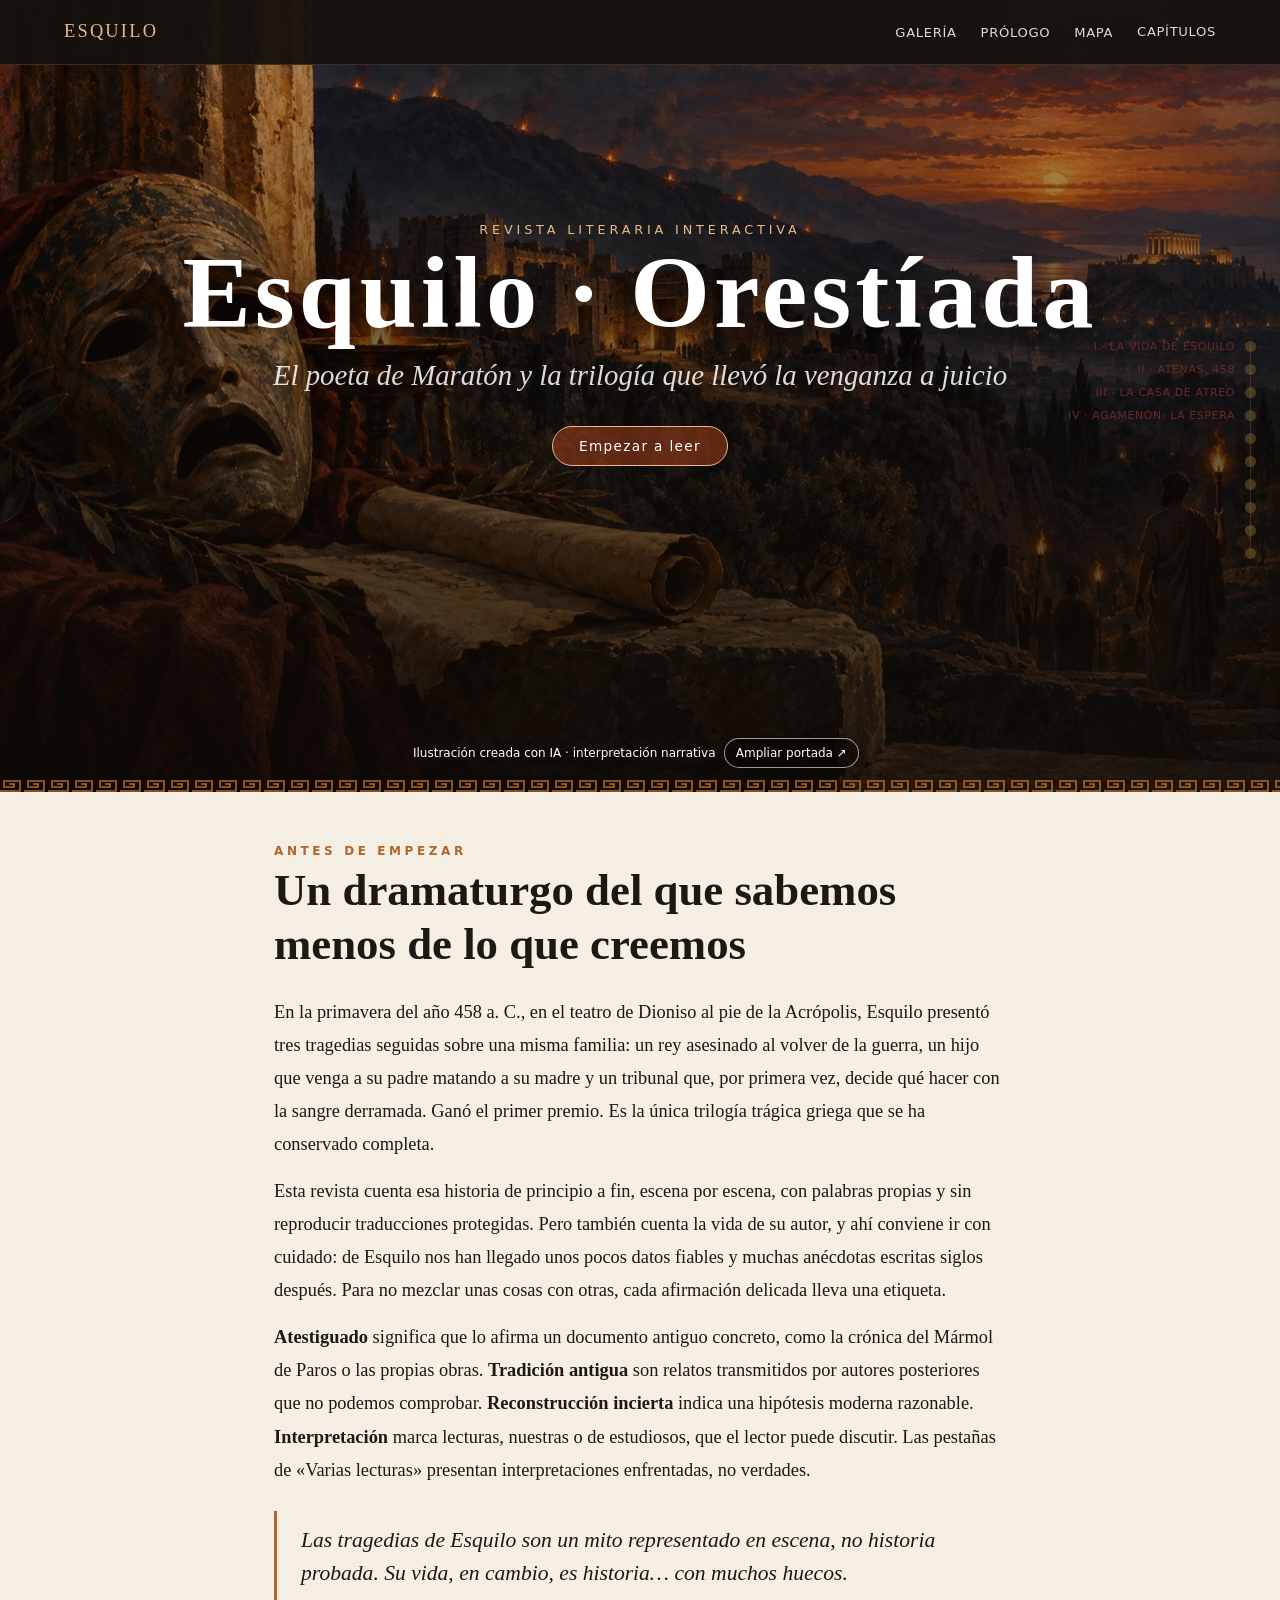
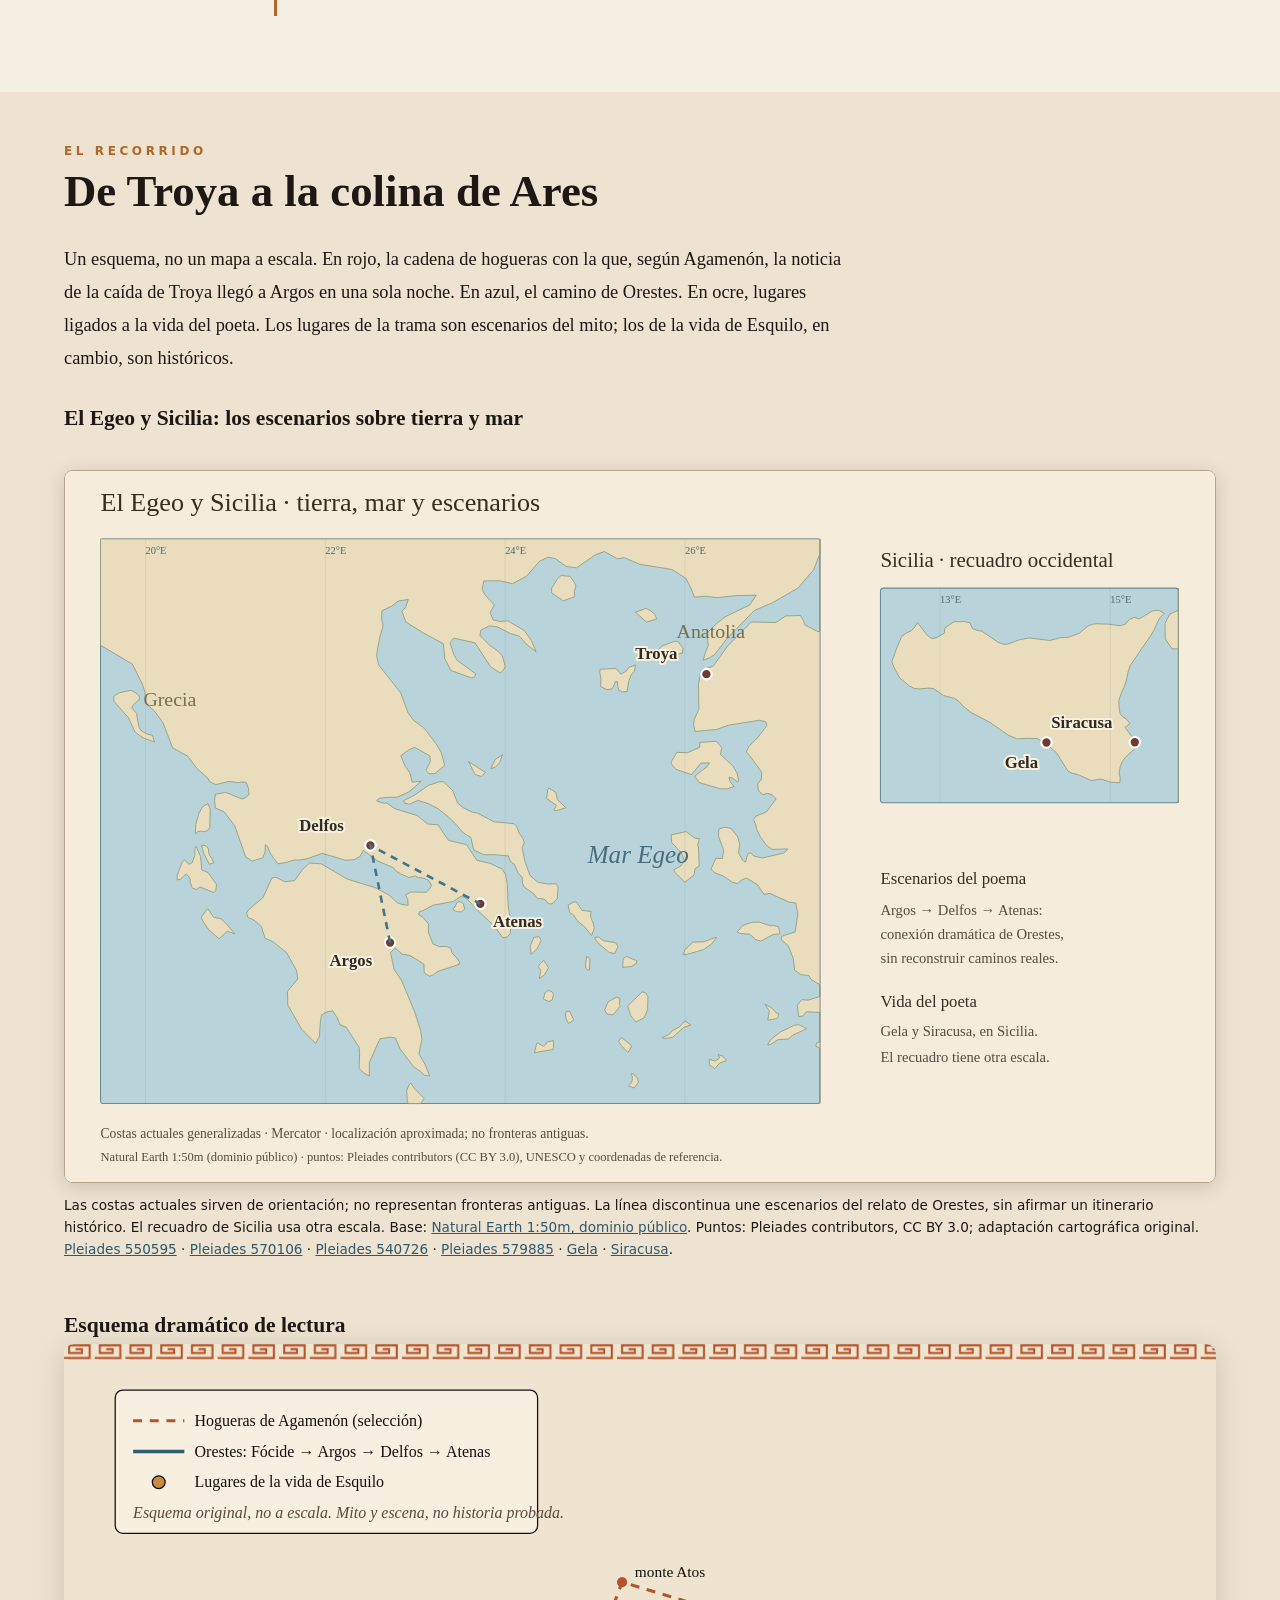
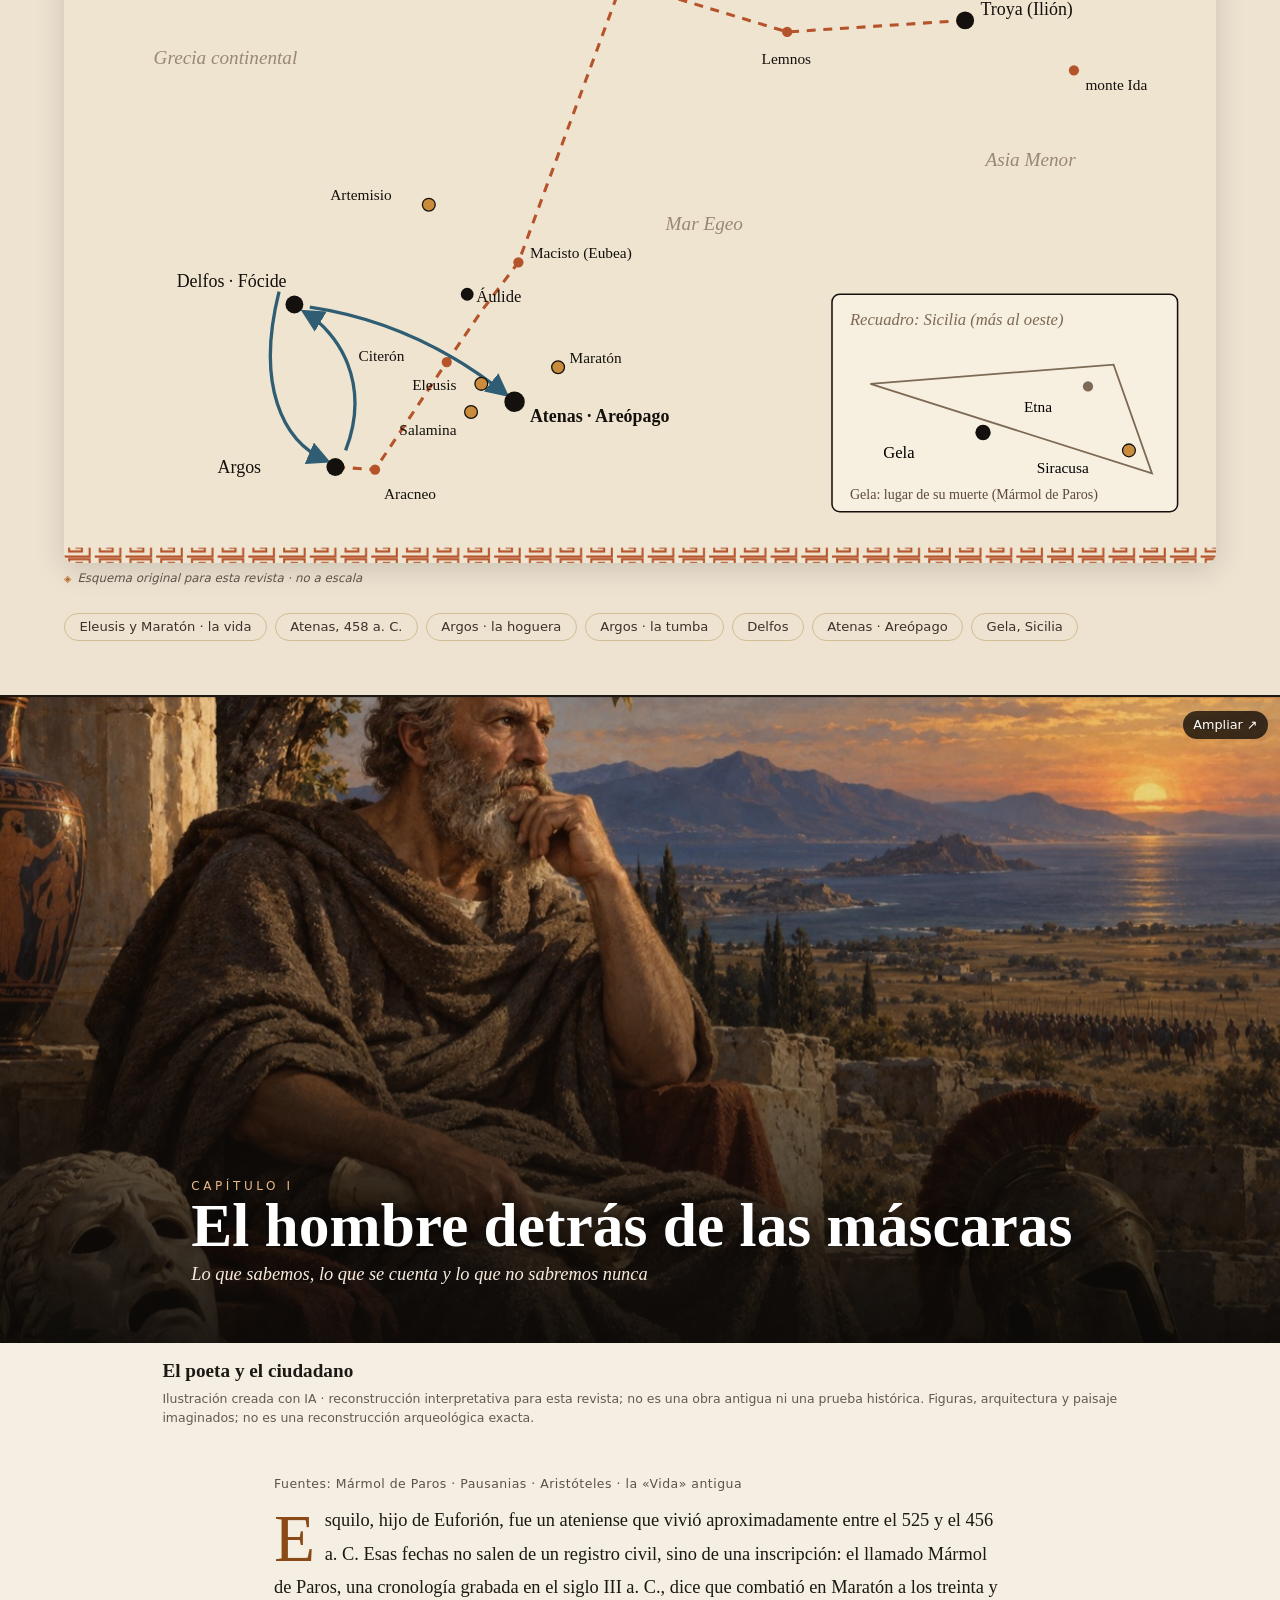
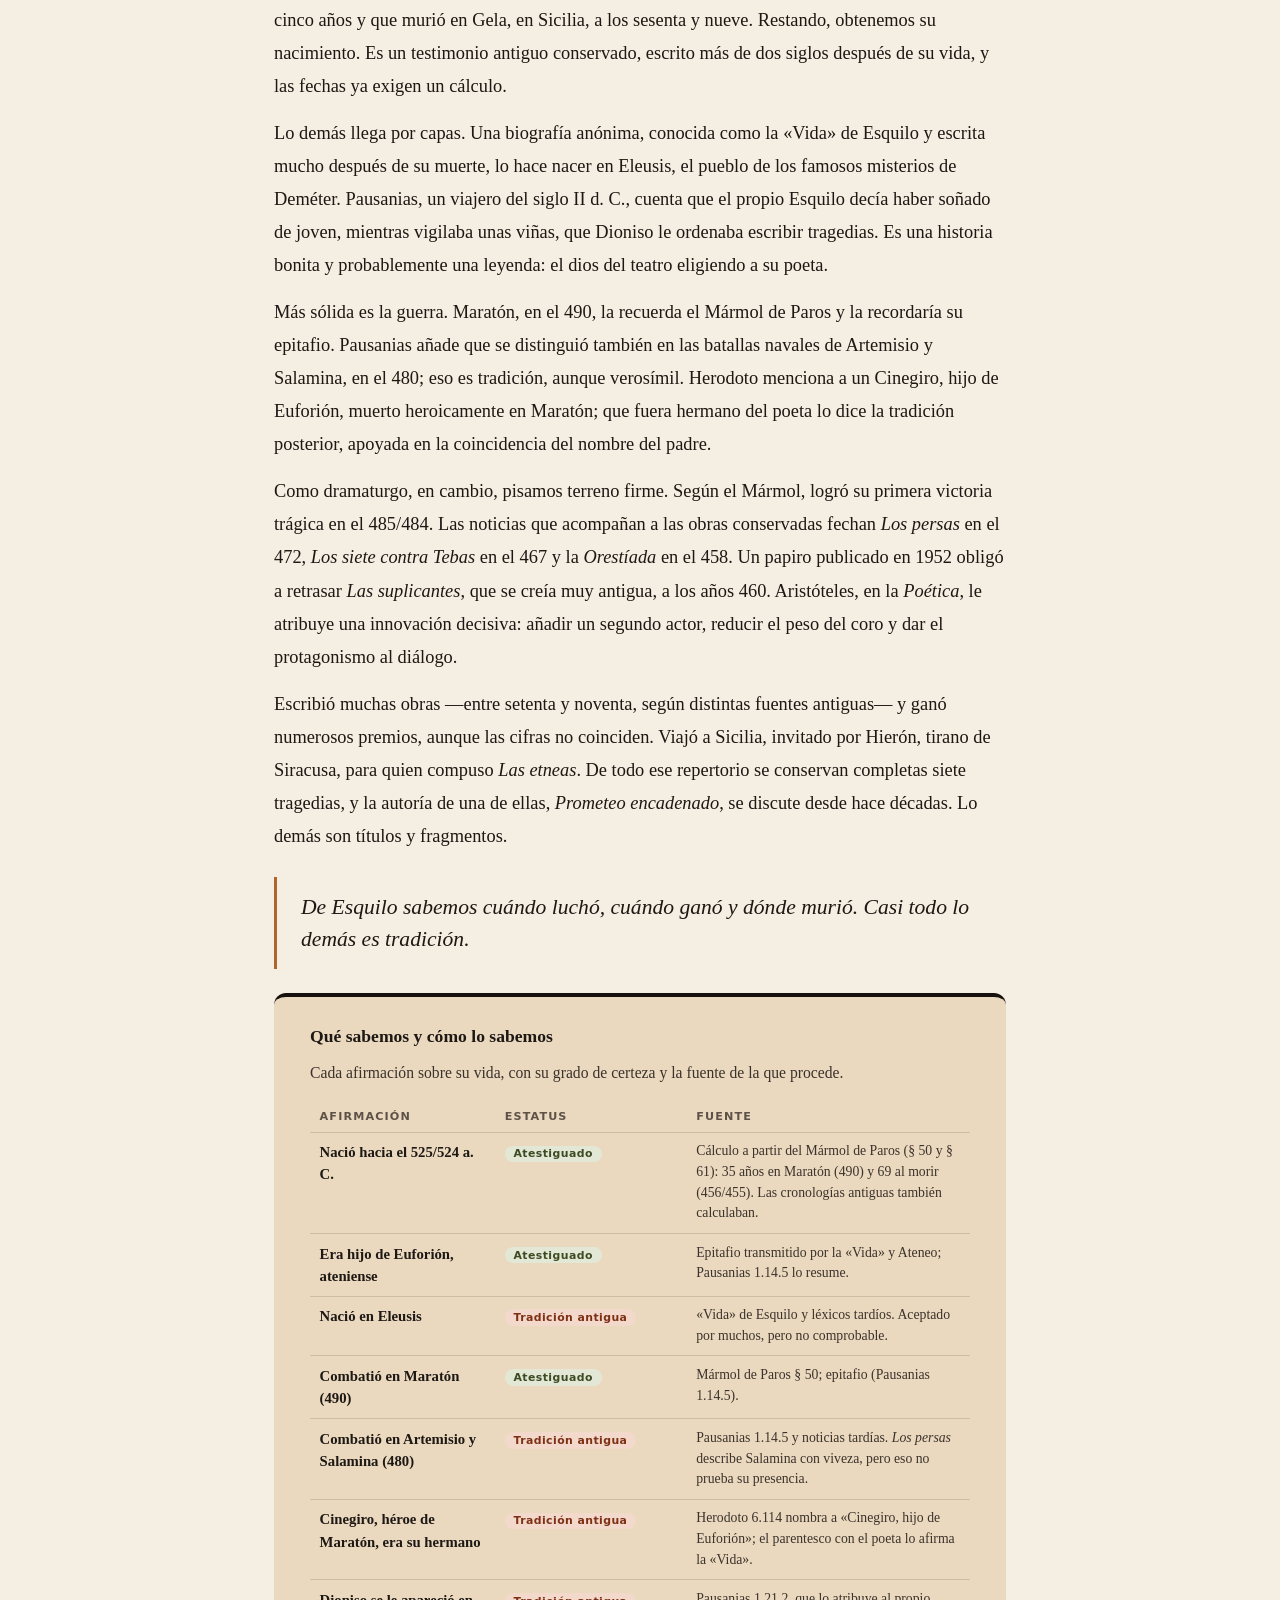
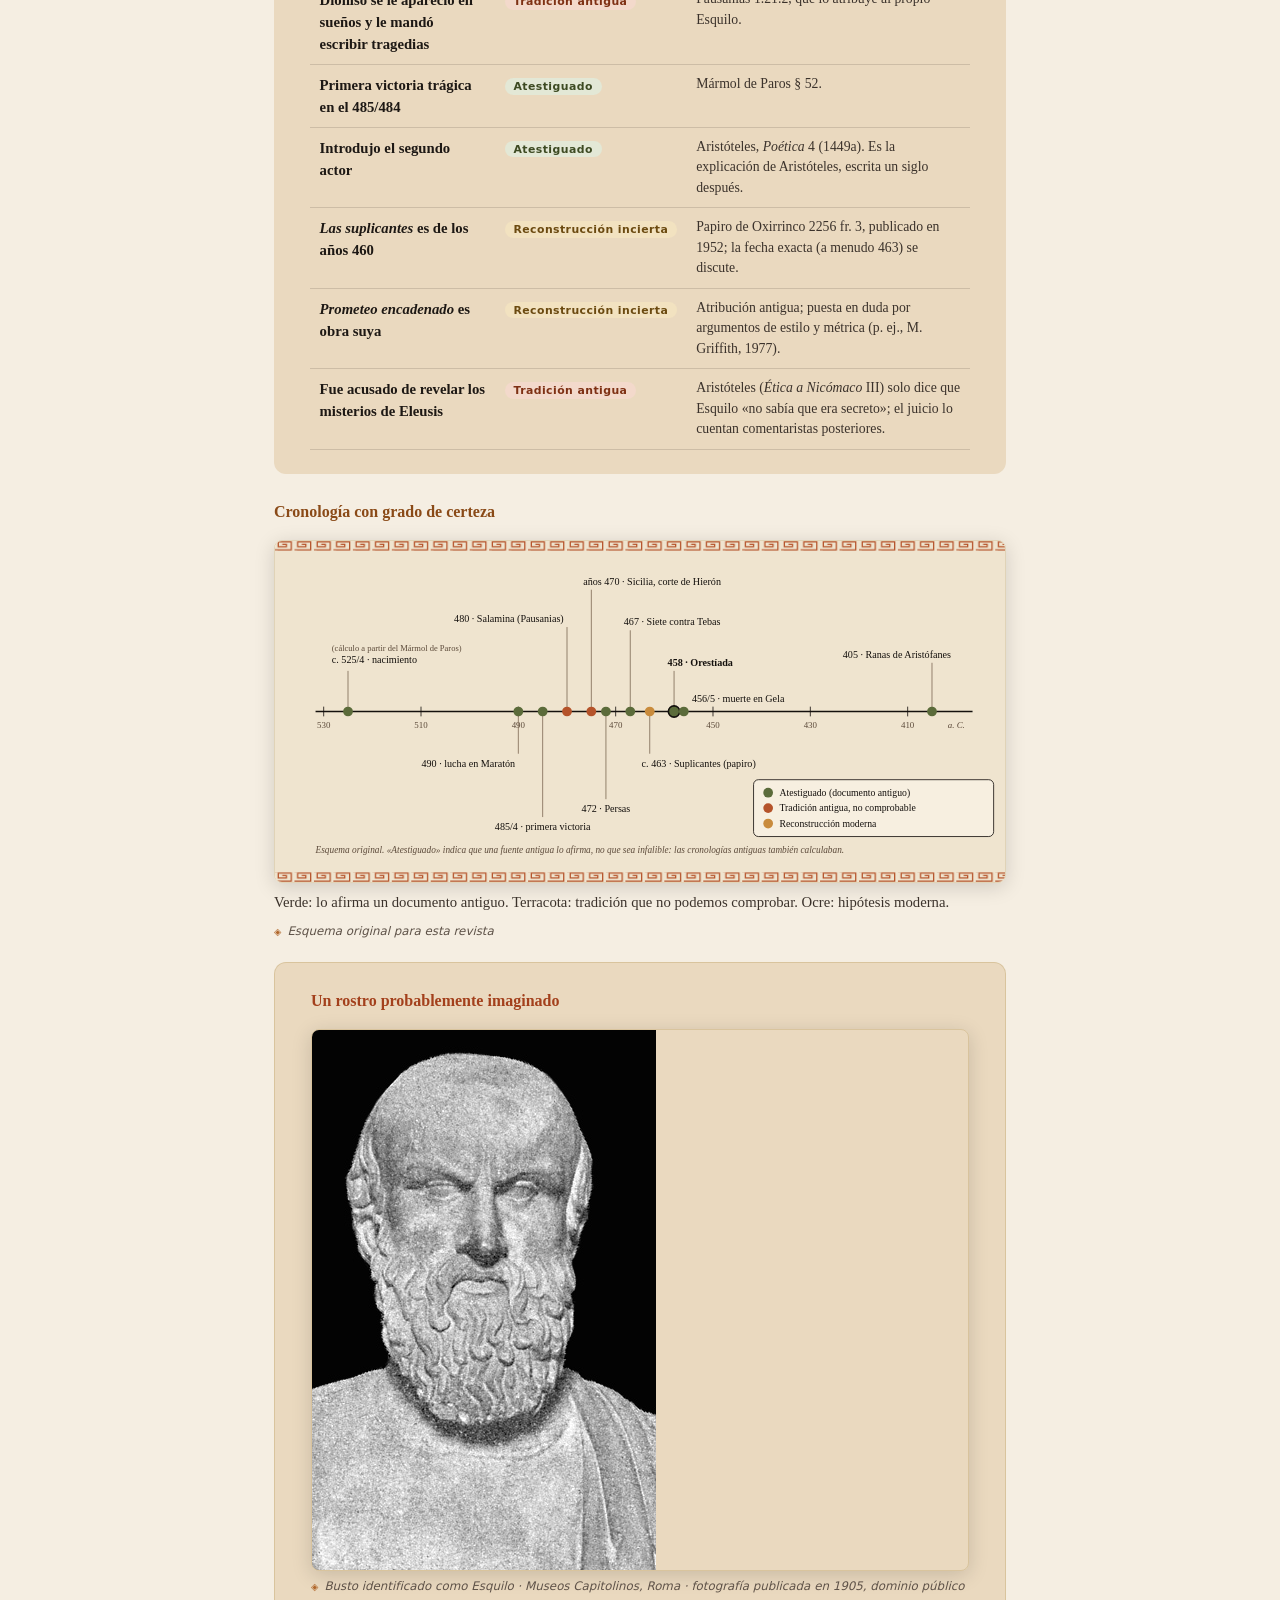
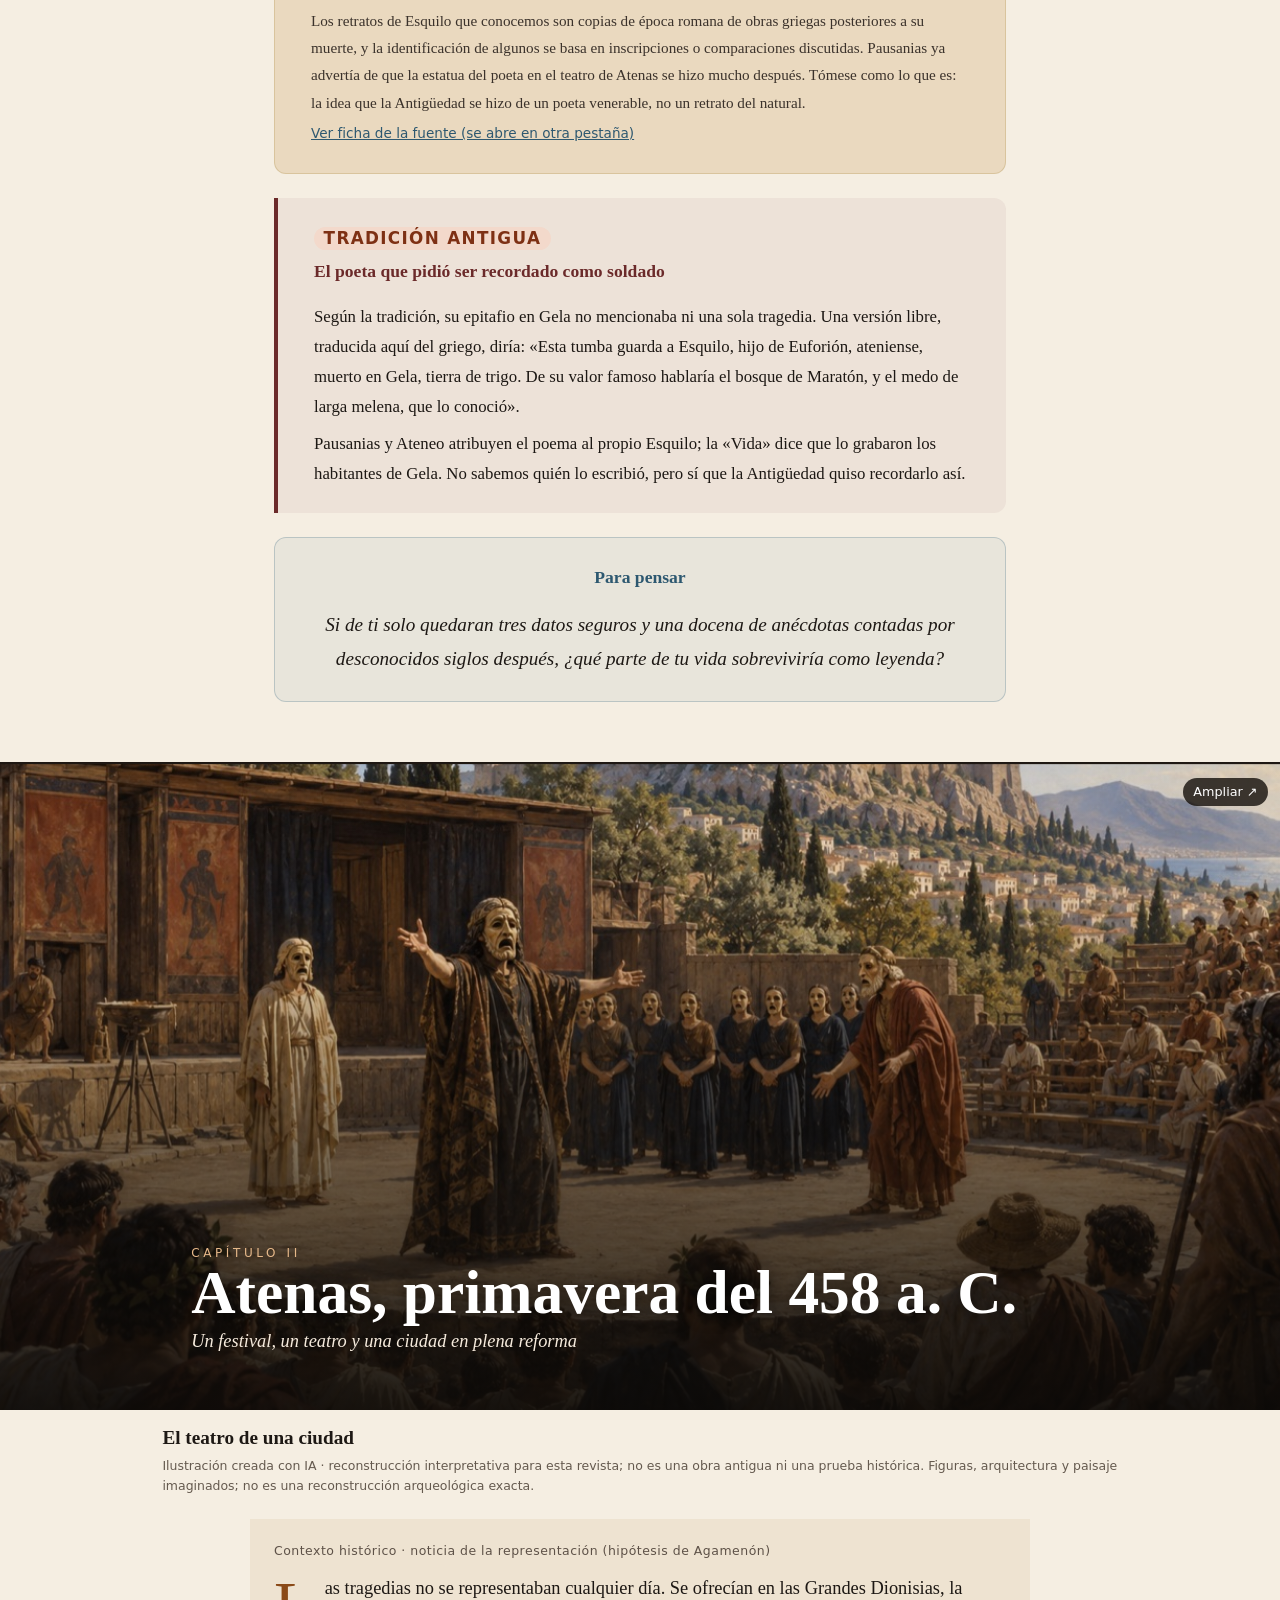
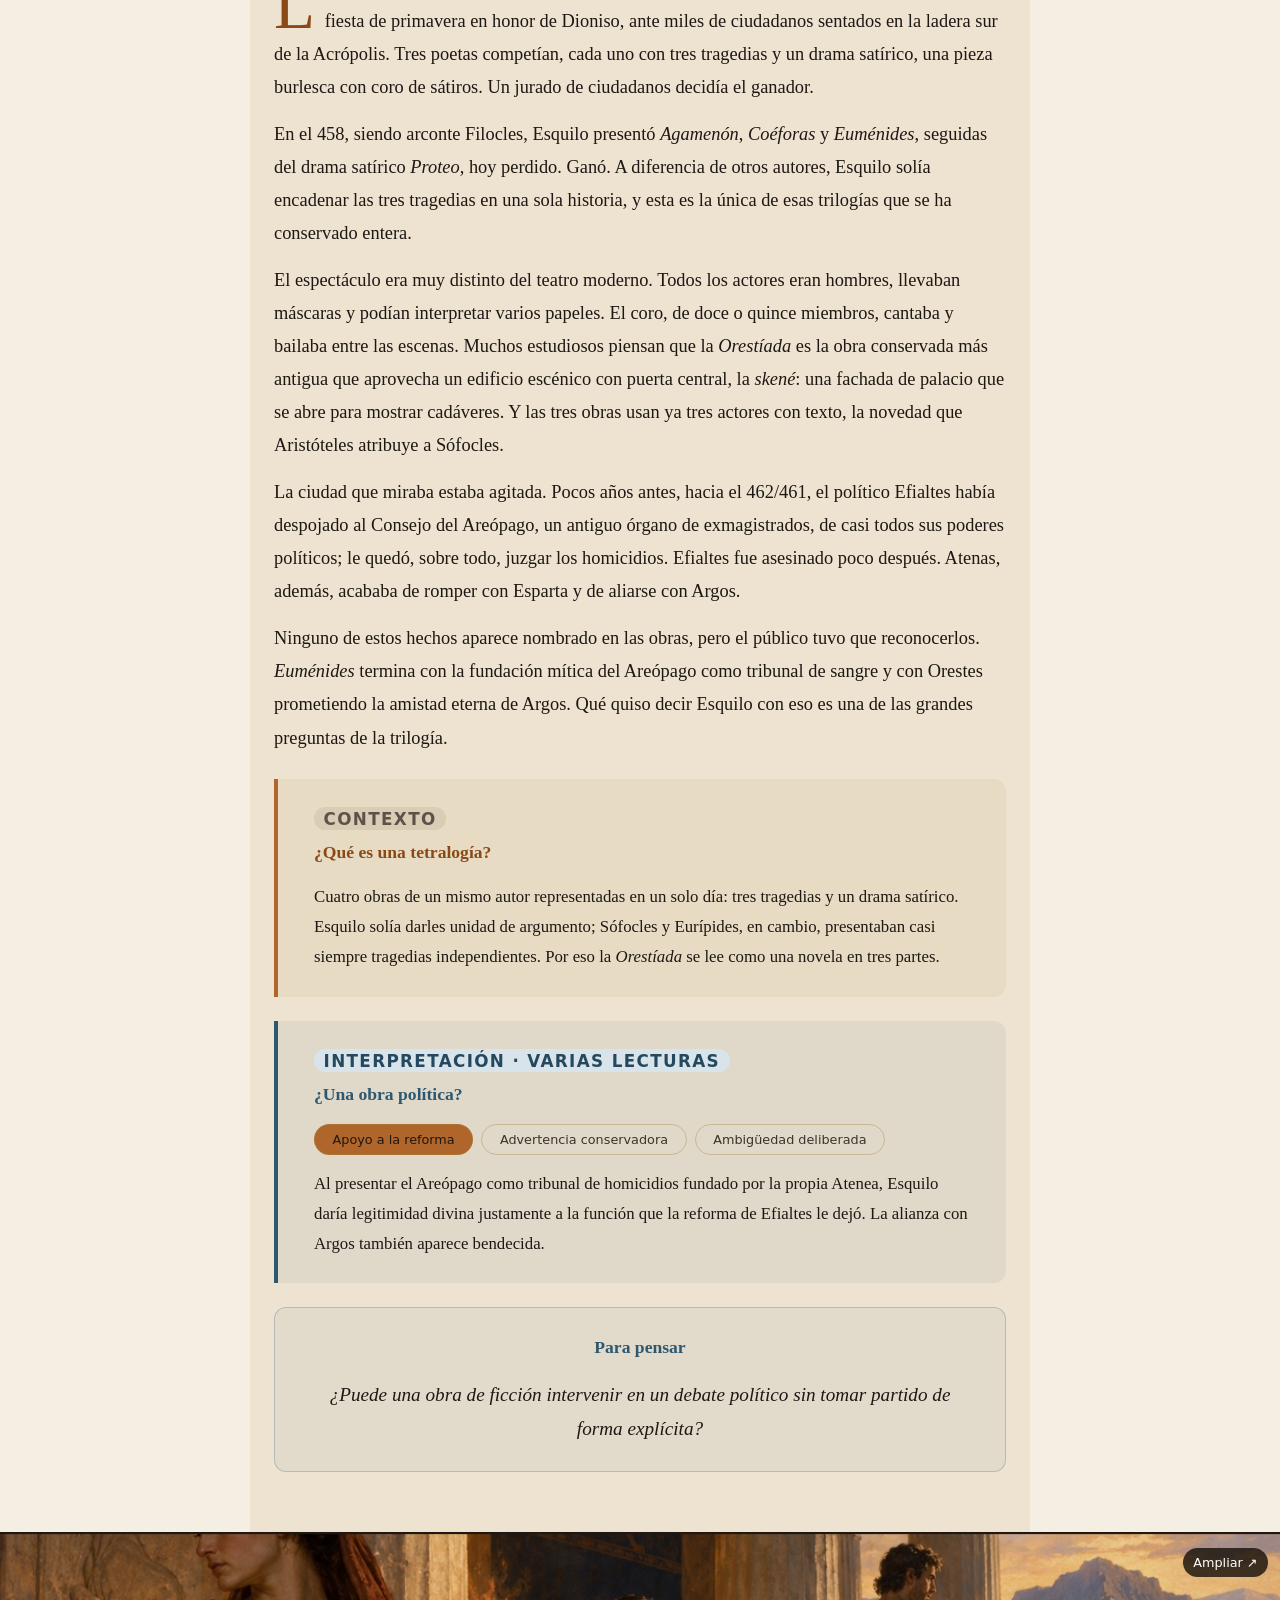
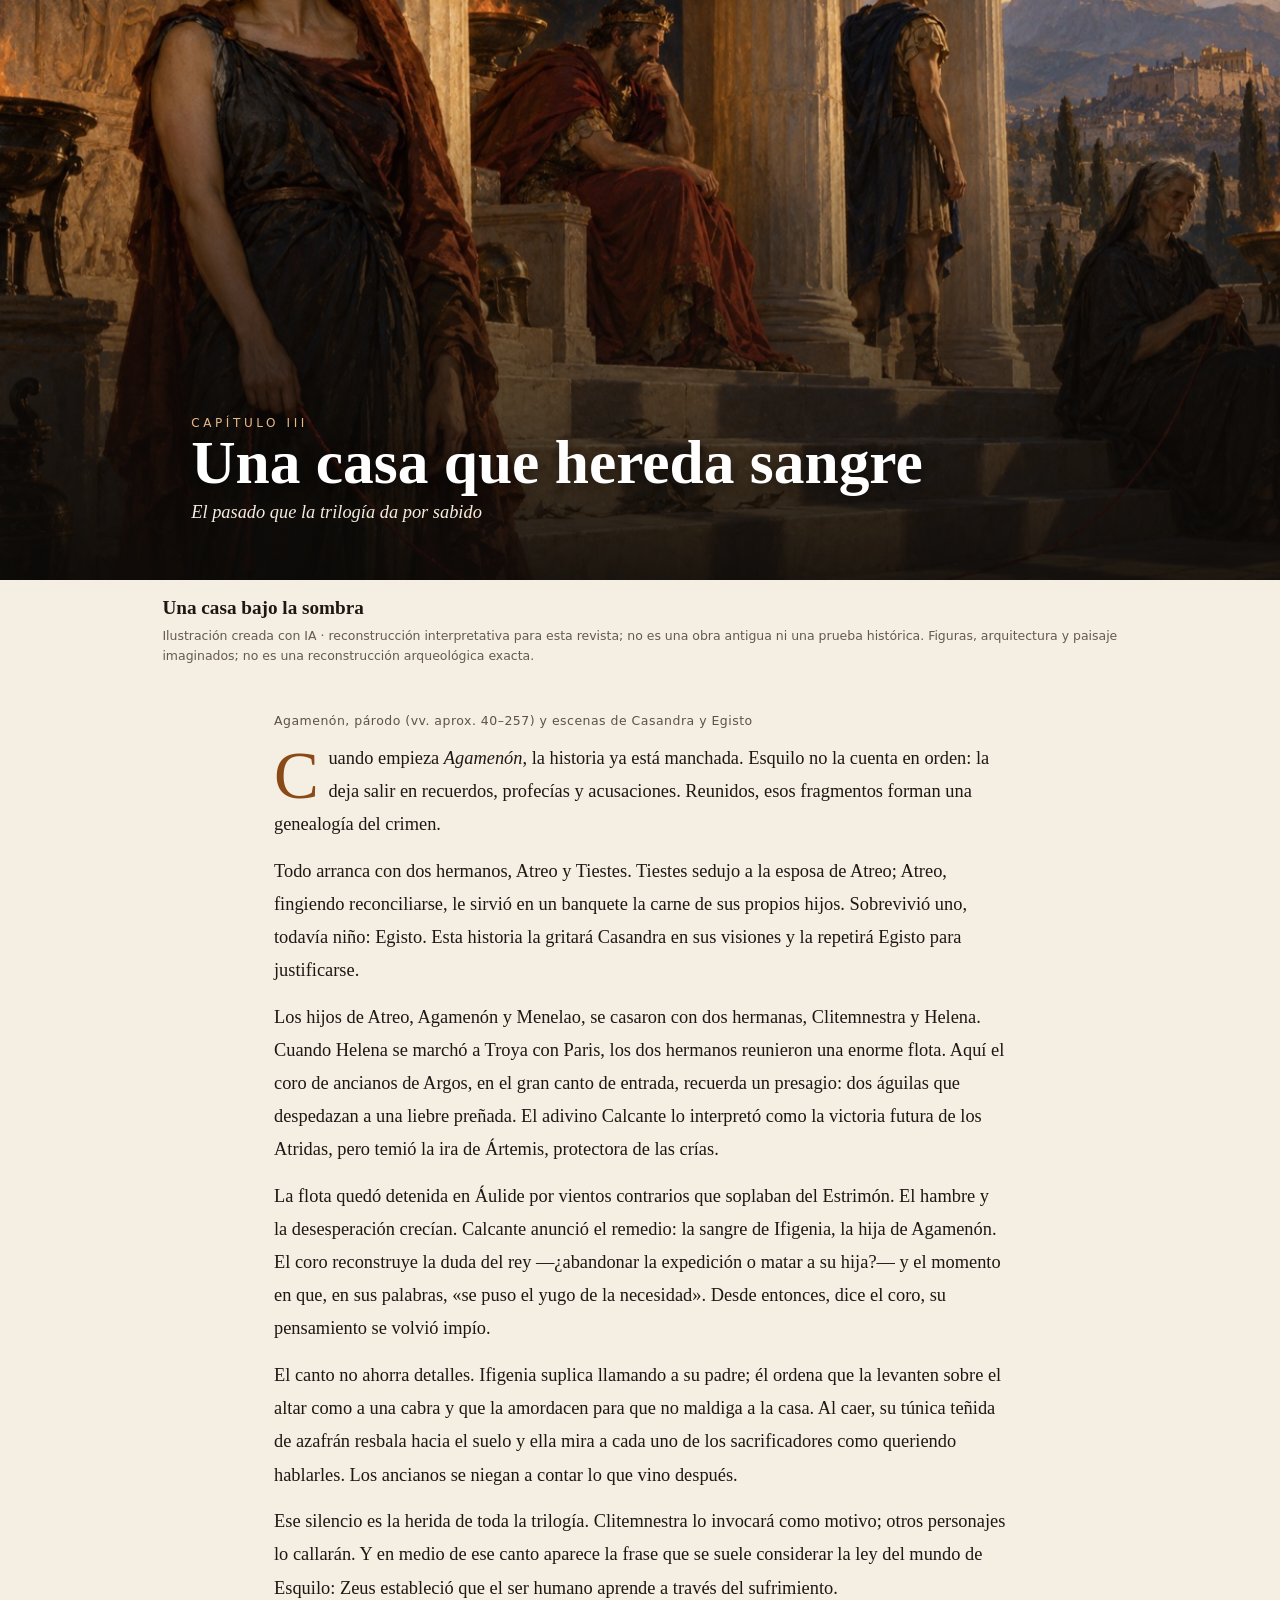
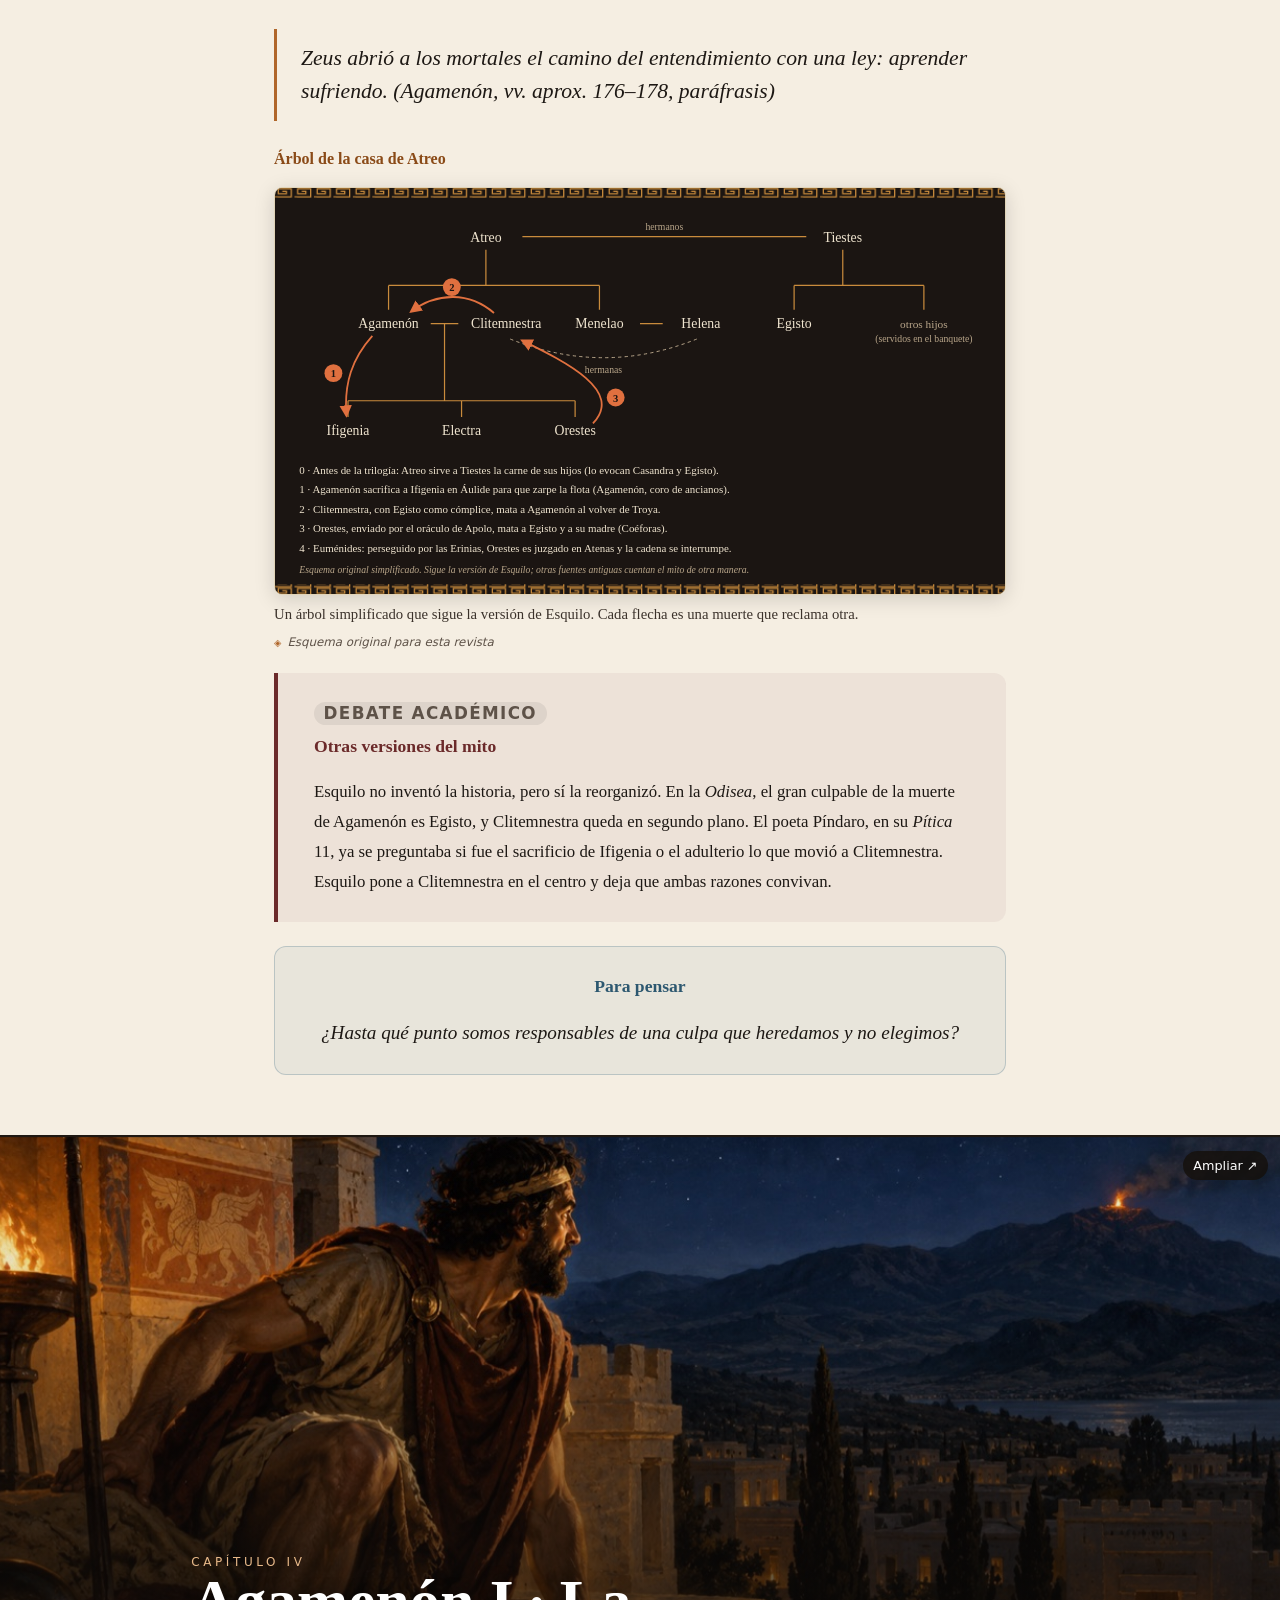
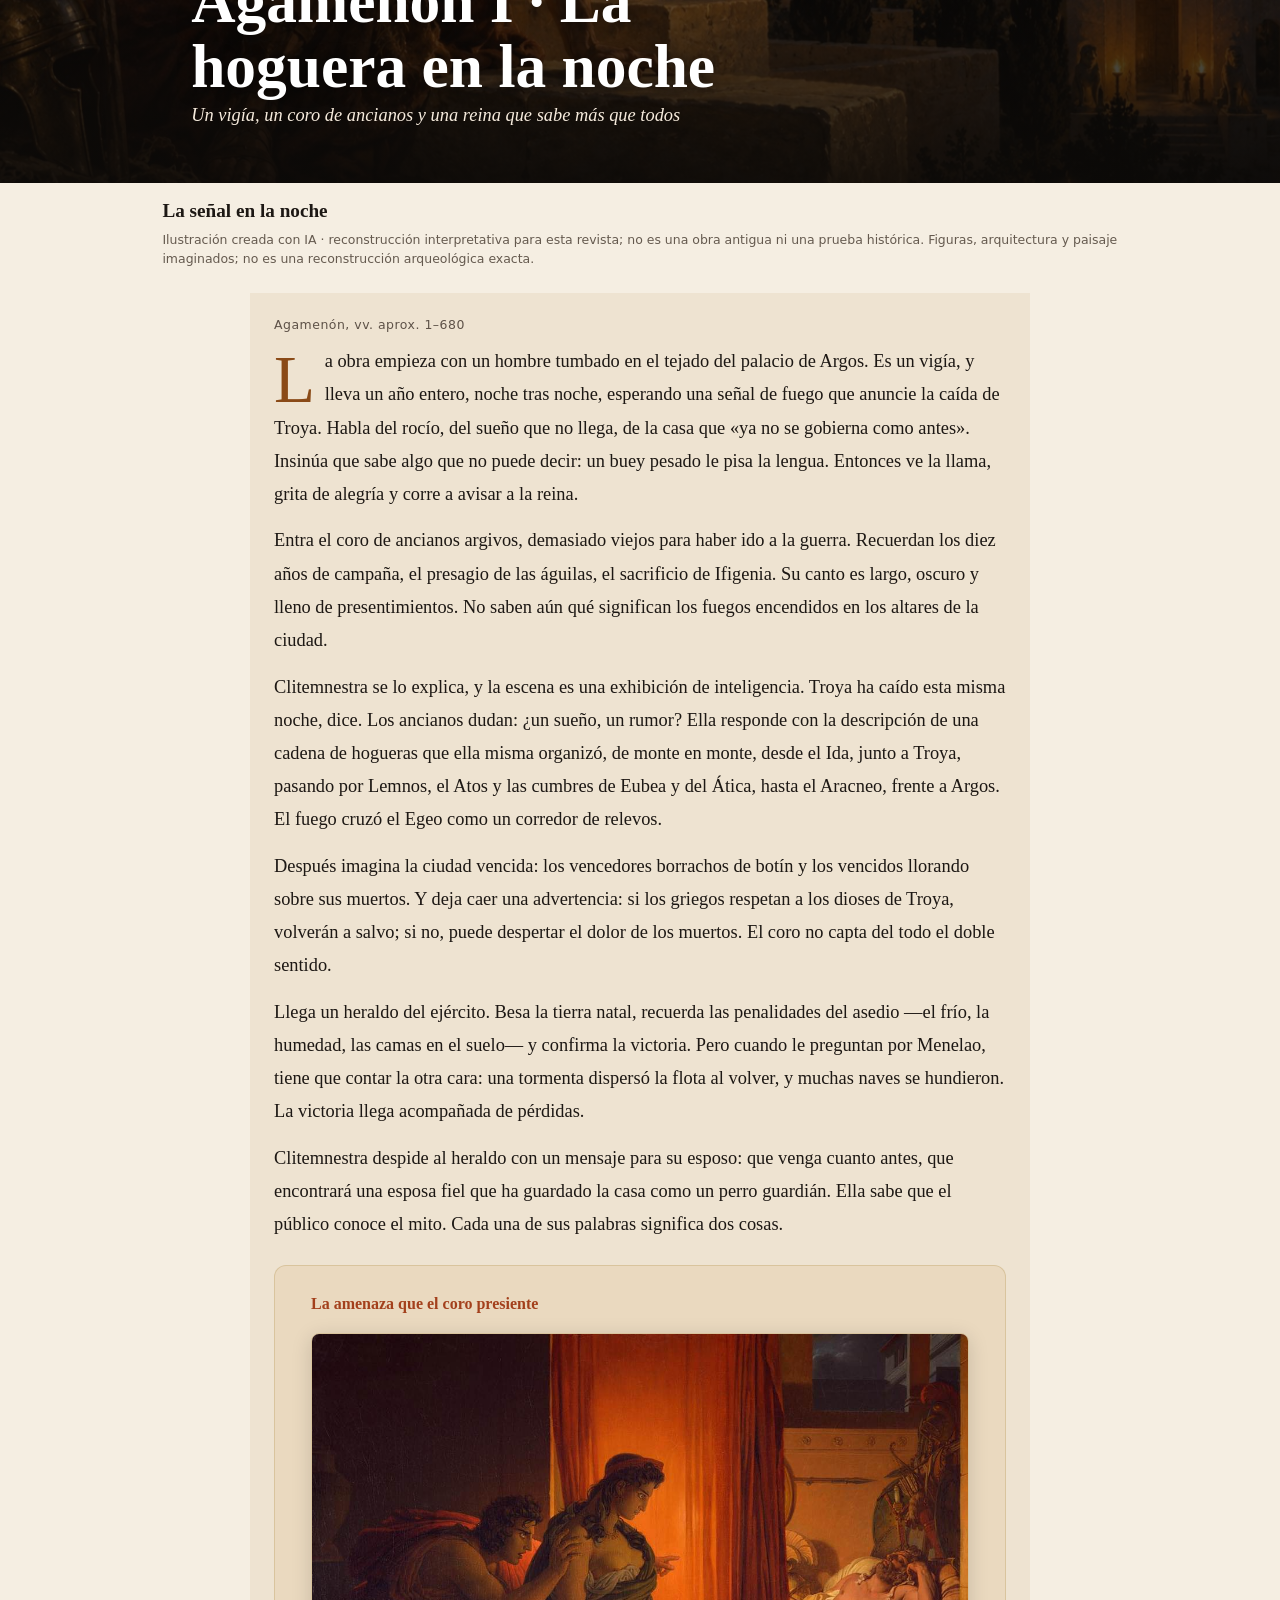
==== design-preview/index.html @ 04c084d7 "Preview integrated chapter imagery, gallery motion, and geographic map" ====
<!DOCTYPE html>
<html lang="es">
<head>
<meta charset="UTF-8">
<meta name="viewport" content="width=device-width, initial-scale=1.0">
<title>Esquilo · Orestíada — El poeta de Maratón y la trilogía que llevó la venganza a juicio</title>
<meta name="description" content="Revista interactiva en español sobre Esquilo —lo que se sabe de su vida y lo que solo cuenta la tradición— y sobre la Orestíada: Agamenón, Coéforas y Euménides.">
<link rel="stylesheet" href="styles.css">
<link rel="stylesheet" href="motion.css">
</head>
<body>
<a class="skip-link" href="#main">Saltar al contenido</a>
<div class="progress-bar" aria-hidden="true"></div>
<nav class="site-nav" aria-label="Navegación principal">
<div class="nav-inner">
<a class="nav-logo" href="#top">ESQUILO</a>
<button type="button" class="nav-toggle" aria-expanded="false" aria-controls="nav-links">Menú</button>
<ul class="nav-links" id="nav-links"><li><a href="#galeria-ilustraciones">Galería</a></li><li><a href="#prologue">Prólogo</a></li><li><a href="#map">Mapa</a></li><li><details class="nav-chapters"><summary>Capítulos</summary><ol><li><a href="#vida">I. La vida de Esquilo</a></li><li><a href="#atenas-458">II. Atenas, 458</a></li><li><a href="#casa-de-atreo">III. La casa de Atreo</a></li><li><a href="#agamenon-espera">IV. Agamenón: la espera</a></li><li><a href="#agamenon-alfombra">V. Agamenón: el crimen</a></li><li><a href="#coeforas-tumba">VI. Coéforas: la tumba</a></li><li><a href="#coeforas-matricidio">VII. Coéforas: el matricidio</a></li><li><a href="#eumenides-delfos">VIII. Euménides: Delfos</a></li><li><a href="#eumenides-juicio">IX. Euménides: el juicio</a></li><li><a href="#gela-y-despues">X. Muerte y legado</a></li></ol></details></li></ul>
</div>
</nav>
<nav class="chapter-rail" aria-label="Índice de capítulos"><ol><li><a href="#vida"><span class="rail-label">I · La vida de Esquilo</span><span class="rail-dot"></span></a></li><li><a href="#atenas-458"><span class="rail-label">II · Atenas, 458</span><span class="rail-dot"></span></a></li><li><a href="#casa-de-atreo"><span class="rail-label">III · La casa de Atreo</span><span class="rail-dot"></span></a></li><li><a href="#agamenon-espera"><span class="rail-label">IV · Agamenón: la espera</span><span class="rail-dot"></span></a></li><li><a href="#agamenon-alfombra"><span class="rail-label">V · Agamenón: el crimen</span><span class="rail-dot"></span></a></li><li><a href="#coeforas-tumba"><span class="rail-label">VI · Coéforas: la tumba</span><span class="rail-dot"></span></a></li><li><a href="#coeforas-matricidio"><span class="rail-label">VII · Coéforas: el matricidio</span><span class="rail-dot"></span></a></li><li><a href="#eumenides-delfos"><span class="rail-label">VIII · Euménides: Delfos</span><span class="rail-dot"></span></a></li><li><a href="#eumenides-juicio"><span class="rail-label">IX · Euménides: el juicio</span><span class="rail-dot"></span></a></li><li><a href="#gela-y-despues"><span class="rail-label">X · Muerte y legado</span><span class="rail-dot"></span></a></li></ol></nav>

<header class="site-hero" id="top">
<img src="images/ai-esq-apertura.jpg" srcset="images/ai-esq-apertura-640.jpg 640w, images/ai-esq-apertura.jpg 1280w" sizes="(max-width: 700px) 100vw, 1100px" width="1280" height="853" alt="Máscara trágica y rollo de papiro ante un palacio al atardecer; hogueras y antorchas enlazan montañas y una colina de Atenas." loading="eager" fetchpriority="high" decoding="async" data-provenance="ai-illustration"><div class="hero-overlay"></div><div class="cover-credit"><span data-credit-for="images/ai-esq-apertura.jpg">Ilustración creada con IA · interpretación narrativa</span><button type="button" class="art-open cover-open" data-full-src="images/ai-esq-apertura.jpg" data-alt="Máscara trágica y rollo de papiro ante un palacio al atardecer; hogueras y antorchas enlazan montañas y una colina de Atenas." data-caption="De la máscara al tribunal · Ilustración creada con IA · reconstrucción interpretativa para esta revista; no es una obra antigua ni una prueba histórica. Figuras, arquitectura y paisaje imaginados; no es una reconstrucción arqueológica exacta.">Ampliar portada ↗</button></div>
<div class="hero-content"><p class="hero-eyebrow">Revista literaria interactiva</p><h1 class="hero-title">Esquilo · Orestíada</h1><p class="hero-subtitle">El poeta de Maratón y la trilogía que llevó la venganza a juicio</p><a class="hero-cta" href="#prologue">Empezar a leer</a></div></header>
<main id="main">
<section id="prologue" class="section"><div class="container narrow prose"><span class="section-label">Antes de empezar</span><h2 class="section-title">Un dramaturgo del que sabemos menos de lo que creemos</h2><p>En la primavera del año 458 a. C., en el teatro de Dioniso al pie de la Acrópolis, Esquilo presentó tres tragedias seguidas sobre una misma familia: un rey asesinado al volver de la guerra, un hijo que venga a su padre matando a su madre y un tribunal que, por primera vez, decide qué hacer con la sangre derramada. Ganó el primer premio. Es la única trilogía trágica griega que se ha conservado completa.</p>
<p>Esta revista cuenta esa historia de principio a fin, escena por escena, con palabras propias y sin reproducir traducciones protegidas. Pero también cuenta la vida de su autor, y ahí conviene ir con cuidado: de Esquilo nos han llegado unos pocos datos fiables y muchas anécdotas escritas siglos después. Para no mezclar unas cosas con otras, cada afirmación delicada lleva una etiqueta.</p>
<p><strong>Atestiguado</strong> significa que lo afirma un documento antiguo concreto, como la crónica del Mármol de Paros o las propias obras. <strong>Tradición antigua</strong> son relatos transmitidos por autores posteriores que no podemos comprobar. <strong>Reconstrucción incierta</strong> indica una hipótesis moderna razonable. <strong>Interpretación</strong> marca lecturas, nuestras o de estudiosos, que el lector puede discutir. Las pestañas de «Varias lecturas» presentan interpretaciones enfrentadas, no verdades.</p><blockquote class="pullquote"><p>Las tragedias de Esquilo son un mito representado en escena, no historia probada. Su vida, en cambio, es historia… con muchos huecos.</p></blockquote></div></section>
<section id="map" class="section section-alt"><div class="container"><span class="section-label">El recorrido</span><h2 class="section-title">De Troya a la colina de Ares</h2><p class="section-intro">Un esquema, no un mapa a escala. En rojo, la cadena de hogueras con la que, según Agamenón, la noticia de la caída de Troya llegó a Argos en una sola noche. En azul, el camino de Orestes. En ocre, lugares ligados a la vida del poeta. Los lugares de la trama son escenarios del mito; los de la vida de Esquilo, en cambio, son históricos.</p>
<h3>El Egeo y Sicilia: los escenarios sobre tierra y mar</h3><figure class="geographic-map"><button type="button" class="art-open" data-full-src="images/geografia-egeo-sicilia.svg" data-alt="Mapa geográfico con costas e islas del Egeo: Troya, Argos, Delfos y Atenas; un recuadro muestra Gela y Siracusa en Sicilia." data-caption="Las costas actuales sirven de orientación; no representan fronteras antiguas. La línea discontinua une escenarios del relato de Orestes, sin afirmar un itinerario histórico. El recuadro de Sicilia usa otra escala." aria-label="Ampliar mapa geográfico"><img src="images/geografia-egeo-sicilia.svg" alt="Mapa geográfico con costas e islas del Egeo: Troya, Argos, Delfos y Atenas; un recuadro muestra Gela y Siracusa en Sicilia." width="1100" height="680" loading="lazy" decoding="async" data-provenance="original"></button><figcaption data-credit-for="images/geografia-egeo-sicilia.svg">Las costas actuales sirven de orientación; no representan fronteras antiguas. La línea discontinua une escenarios del relato de Orestes, sin afirmar un itinerario histórico. El recuadro de Sicilia usa otra escala. Base: <a href="https://www.naturalearthdata.com/about/terms-of-use/" target="_blank" rel="noopener noreferrer">Natural Earth 1:50m, dominio público</a>. Puntos: Pleiades contributors, CC BY 3.0; adaptación cartográfica original. <a href="https://pleiades.stoa.org/places/550595" target="_blank" rel="noopener noreferrer">Pleiades 550595</a> · <a href="https://pleiades.stoa.org/places/570106" target="_blank" rel="noopener noreferrer">Pleiades 570106</a> · <a href="https://pleiades.stoa.org/places/540726" target="_blank" rel="noopener noreferrer">Pleiades 540726</a> · <a href="https://pleiades.stoa.org/places/579885" target="_blank" rel="noopener noreferrer">Pleiades 579885</a> · <a href="https://en.wikipedia.org/wiki/Gela" target="_blank" rel="noopener noreferrer">Gela</a> · <a href="https://en.wikipedia.org/wiki/Syracuse,_Sicily" target="_blank" rel="noopener noreferrer">Siracusa</a>.</figcaption></figure><h3>Esquema dramático de lectura</h3><figure class="map-figure"><img src="images/mapa-orestiada.svg" alt="Esquema geográfico: Troya y el monte Ida al este; la cadena de hogueras por Lemnos, el Atos, Eubea, el Citerón y el Aracneo hasta Argos; el camino de Orestes entre Delfos, Argos y Atenas; Eleusis, Maratón, Salamina y Artemisio; y un recuadro de Sicilia con Gela y Siracusa." loading="lazy" data-provenance="original"><figcaption class="image-credit-art" data-credit-for="images/mapa-orestiada.svg">Esquema original para esta revista · no a escala</figcaption></figure>
<ol class="map-stops"><li><a href="#vida">Eleusis y Maratón · la vida</a></li><li><a href="#atenas-458">Atenas, 458 a. C.</a></li><li><a href="#agamenon-espera">Argos · la hoguera</a></li><li><a href="#coeforas-tumba">Argos · la tumba</a></li><li><a href="#eumenides-delfos">Delfos</a></li><li><a href="#eumenides-juicio">Atenas · Areópago</a></li><li><a href="#gela-y-despues">Gela, Sicilia</a></li></ol></div></section>
<div id="chapters">
<section id="vida" class="chapter" aria-labelledby="vida-title">
<figure class="cinematic-chapter ai-illustration"><div class="chapter-stage"><button type="button" class="art-open" data-full-src="images/ai-esq-vida.jpg" data-caption="El poeta y el ciudadano · Ilustración creada con IA · reconstrucción interpretativa para esta revista; no es una obra antigua ni una prueba histórica. Figuras, arquitectura y paisaje imaginados; no es una reconstrucción arqueológica exacta." aria-label="Ampliar ilustración: El poeta y el ciudadano"><img src="images/ai-esq-vida.jpg" srcset="images/ai-esq-vida-640.jpg 640w, images/ai-esq-vida.jpg 1280w" sizes="(max-width: 700px) 100vw, 1100px" width="1280" height="853" alt="Un poeta griego maduro contempla una máscara teatral junto a un casco; al fondo se extiende una llanura costera." loading="lazy" decoding="async" data-provenance="ai-illustration"><span class="illustration-zoom" aria-hidden="true">Ampliar ↗</span></button><div class="chapter-hero-text"><span class="chapter-number">Capítulo I</span><h2 class="chapter-title" id="vida-title">El hombre detrás de las máscaras</h2><p class="chapter-subtitle">Lo que sabemos, lo que se cuenta y lo que no sabremos nunca</p></div></div><figcaption><strong>El poeta y el ciudadano</strong><span class="ai-credit" data-credit-for="images/ai-esq-vida.jpg">Ilustración creada con IA · reconstrucción interpretativa para esta revista; no es una obra antigua ni una prueba histórica. Figuras, arquitectura y paisaje imaginados; no es una reconstrucción arqueológica exacta.</span></figcaption></figure>
<div class="container narrow chapter-body">
<p class="source-span">Fuentes: Mármol de Paros · Pausanias · Aristóteles · la «Vida» antigua</p>
<div class="narrative">
<p><span class="dropcap">E</span>squilo, hijo de Euforión, fue un ateniense que vivió aproximadamente entre el 525 y el 456 a. C. Esas fechas no salen de un registro civil, sino de una inscripción: el llamado Mármol de Paros, una cronología grabada en el siglo III a. C., dice que combatió en Maratón a los treinta y cinco años y que murió en Gela, en Sicilia, a los sesenta y nueve. Restando, obtenemos su nacimiento. Es un testimonio antiguo conservado, escrito más de dos siglos después de su vida, y las fechas ya exigen un cálculo.</p>
<p>Lo demás llega por capas. Una biografía anónima, conocida como la «Vida» de Esquilo y escrita mucho después de su muerte, lo hace nacer en Eleusis, el pueblo de los famosos misterios de Deméter. Pausanias, un viajero del siglo II d. C., cuenta que el propio Esquilo decía haber soñado de joven, mientras vigilaba unas viñas, que Dioniso le ordenaba escribir tragedias. Es una historia bonita y probablemente una leyenda: el dios del teatro eligiendo a su poeta.</p>
<p>Más sólida es la guerra. Maratón, en el 490, la recuerda el Mármol de Paros y la recordaría su epitafio. Pausanias añade que se distinguió también en las batallas navales de Artemisio y Salamina, en el 480; eso es tradición, aunque verosímil. Herodoto menciona a un Cinegiro, hijo de Euforión, muerto heroicamente en Maratón; que fuera hermano del poeta lo dice la tradición posterior, apoyada en la coincidencia del nombre del padre.</p>
<p>Como dramaturgo, en cambio, pisamos terreno firme. Según el Mármol, logró su primera victoria trágica en el 485/484. Las noticias que acompañan a las obras conservadas fechan <em>Los persas</em> en el 472, <em>Los siete contra Tebas</em> en el 467 y la <em>Orestíada</em> en el 458. Un papiro publicado en 1952 obligó a retrasar <em>Las suplicantes</em>, que se creía muy antigua, a los años 460. Aristóteles, en la <em>Poética</em>, le atribuye una innovación decisiva: añadir un segundo actor, reducir el peso del coro y dar el protagonismo al diálogo.</p>
<p>Escribió muchas obras —entre setenta y noventa, según distintas fuentes antiguas— y ganó numerosos premios, aunque las cifras no coinciden. Viajó a Sicilia, invitado por Hierón, tirano de Siracusa, para quien compuso <em>Las etneas</em>. De todo ese repertorio se conservan completas siete tragedias, y la autoría de una de ellas, <em>Prometeo encadenado</em>, se discute desde hace décadas. Lo demás son títulos y fragmentos.</p>
</div>
<blockquote class="pullquote"><p>De Esquilo sabemos cuándo luchó, cuándo ganó y dónde murió. Casi todo lo demás es tradición.</p></blockquote>
<section class="claims" aria-label="Qué sabemos y cómo lo sabemos"><h3>Qué sabemos y cómo lo sabemos</h3><p>Cada afirmación sobre su vida, con su grado de certeza y la fuente de la que procede.</p><div class="table-scroll" tabindex="0" role="region" aria-label="Tabla desplazable"><table><thead><tr><th scope="col">Afirmación</th><th scope="col">Estatus</th><th scope="col">Fuente</th></tr></thead><tbody><tr><th scope="row">Nació hacia el 525/524 a. C.</th><td><span class="status status-atestiguado">Atestiguado</span></td><td>Cálculo a partir del Mármol de Paros (§ 50 y § 61): 35 años en Maratón (490) y 69 al morir (456/455). Las cronologías antiguas también calculaban.</td></tr><tr><th scope="row">Era hijo de Euforión, ateniense</th><td><span class="status status-atestiguado">Atestiguado</span></td><td>Epitafio transmitido por la «Vida» y Ateneo; Pausanias 1.14.5 lo resume.</td></tr><tr><th scope="row">Nació en Eleusis</th><td><span class="status status-tradicion">Tradición antigua</span></td><td>«Vida» de Esquilo y léxicos tardíos. Aceptado por muchos, pero no comprobable.</td></tr><tr><th scope="row">Combatió en Maratón (490)</th><td><span class="status status-atestiguado">Atestiguado</span></td><td>Mármol de Paros § 50; epitafio (Pausanias 1.14.5).</td></tr><tr><th scope="row">Combatió en Artemisio y Salamina (480)</th><td><span class="status status-tradicion">Tradición antigua</span></td><td>Pausanias 1.14.5 y noticias tardías. <em>Los persas</em> describe Salamina con viveza, pero eso no prueba su presencia.</td></tr><tr><th scope="row">Cinegiro, héroe de Maratón, era su hermano</th><td><span class="status status-tradicion">Tradición antigua</span></td><td>Herodoto 6.114 nombra a «Cinegiro, hijo de Euforión»; el parentesco con el poeta lo afirma la «Vida».</td></tr><tr><th scope="row">Dioniso se le apareció en sueños y le mandó escribir tragedias</th><td><span class="status status-tradicion">Tradición antigua</span></td><td>Pausanias 1.21.2, que lo atribuye al propio Esquilo.</td></tr><tr><th scope="row">Primera victoria trágica en el 485/484</th><td><span class="status status-atestiguado">Atestiguado</span></td><td>Mármol de Paros § 52.</td></tr><tr><th scope="row">Introdujo el segundo actor</th><td><span class="status status-atestiguado">Atestiguado</span></td><td>Aristóteles, <em>Poética</em> 4 (1449a). Es la explicación de Aristóteles, escrita un siglo después.</td></tr><tr><th scope="row"><em>Las suplicantes</em> es de los años 460</th><td><span class="status status-reconstruccion">Reconstrucción incierta</span></td><td>Papiro de Oxirrinco 2256 fr. 3, publicado en 1952; la fecha exacta (a menudo 463) se discute.</td></tr><tr><th scope="row"><em>Prometeo encadenado</em> es obra suya</th><td><span class="status status-reconstruccion">Reconstrucción incierta</span></td><td>Atribución antigua; puesta en duda por argumentos de estilo y métrica (p. ej., M. Griffith, 1977).</td></tr><tr><th scope="row">Fue acusado de revelar los misterios de Eleusis</th><td><span class="status status-tradicion">Tradición antigua</span></td><td>Aristóteles (<em>Ética a Nicómaco</em> III) solo dice que Esquilo «no sabía que era secreto»; el juicio lo cuentan comentaristas posteriores.</td></tr></tbody></table></div></section>
<figure class="diagram"><h3>Cronología con grado de certeza</h3><button type="button" class="art-open" data-caption="Verde: lo afirma un documento antiguo. Terracota: tradición que no podemos comprobar. Ocre: hipótesis moderna." aria-label="Ampliar: Línea de tiempo de 530 a 400 a. C. con puntos de color según su certeza: nacimiento hacia 525/4, Maratón 490, primera victoria 485/4, Salamina 480 como tradición, Persas 472, Sicilia en los años 470 como tradición, Siete contra Tebas 467, Suplicantes hacia 463 como reconstrucción, Orestíada 458, muerte en Gela 456/5 y Ranas de Aristófanes 405."><img src="images/cronologia-esquilo.svg" alt="Línea de tiempo de 530 a 400 a. C. con puntos de color según su certeza: nacimiento hacia 525/4, Maratón 490, primera victoria 485/4, Salamina 480 como tradición, Persas 472, Sicilia en los años 470 como tradición, Siete contra Tebas 467, Suplicantes hacia 463 como reconstrucción, Orestíada 458, muerte en Gela 456/5 y Ranas de Aristófanes 405." loading="lazy" data-provenance="original"></button><figcaption><p>Verde: lo afirma un documento antiguo. Terracota: tradición que no podemos comprobar. Ocre: hipótesis moderna.</p><span class="image-credit-art" data-credit-for="images/cronologia-esquilo.svg">Esquema original para esta revista</span></figcaption></figure>
<figure class="art"><h3>Un rostro probablemente imaginado</h3><button type="button" class="art-open" data-caption="Busto identificado como Esquilo · Museos Capitolinos, Roma · fotografía publicada en 1905, dominio público" aria-label="Ampliar: Fotografía antigua en blanco y negro de un busto de mármol de un hombre calvo con barba larga y rizada."><img src="images/busto-esquilo-capitolino.jpg" alt="Fotografía antigua en blanco y negro de un busto de mármol de un hombre calvo con barba larga y rizada." loading="lazy" data-provenance="public-domain"></button><figcaption><span class="image-credit-art" data-credit-for="images/busto-esquilo-capitolino.jpg">Busto identificado como Esquilo · Museos Capitolinos, Roma · fotografía publicada en 1905, dominio público</span><p class="art-description">Los retratos de Esquilo que conocemos son copias de época romana de obras griegas posteriores a su muerte, y la identificación de algunos se basa en inscripciones o comparaciones discutidas. Pausanias ya advertía de que la estatua del poeta en el teatro de Atenas se hizo mucho después. Tómese como lo que es: la idea que la Antigüedad se hizo de un poeta venerable, no un retrato del natural.</p><p><a class="external-link" href="https://commons.wikimedia.org/wiki/File:Aischylos_B%C3%BCste.jpg" rel="noopener" target="_blank">Ver ficha de la fuente (se abre en otra pestaña)</a></p></figcaption></figure>
<aside class="callout note"><p class="block-label label-tradicion">tradición antigua</p><h3>El poeta que pidió ser recordado como soldado</h3>
<p>Según la tradición, su epitafio en Gela no mencionaba ni una sola tragedia. Una versión libre, traducida aquí del griego, diría: «Esta tumba guarda a Esquilo, hijo de Euforión, ateniense, muerto en Gela, tierra de trigo. De su valor famoso hablaría el bosque de Maratón, y el medo de larga melena, que lo conoció».</p>
<p>Pausanias y Ateneo atribuyen el poema al propio Esquilo; la «Vida» dice que lo grabaron los habitantes de Gela. No sabemos quién lo escribió, pero sí que la Antigüedad quiso recordarlo así.</p>
</aside>
<aside class="callout reflection"><h3>Para pensar</h3><p>Si de ti solo quedaran tres datos seguros y una docena de anécdotas contadas por desconocidos siglos después, ¿qué parte de tu vida sobreviviría como leyenda?</p></aside>
</div></section>
<section id="atenas-458" class="chapter" aria-labelledby="atenas-458-title">
<figure class="cinematic-chapter ai-illustration"><div class="chapter-stage"><button type="button" class="art-open" data-full-src="images/ai-esq-atenas.jpg" data-caption="El teatro de una ciudad · Ilustración creada con IA · reconstrucción interpretativa para esta revista; no es una obra antigua ni una prueba histórica. Figuras, arquitectura y paisaje imaginados; no es una reconstrucción arqueológica exacta." aria-label="Ampliar ilustración: El teatro de una ciudad"><img src="images/ai-esq-atenas.jpg" srcset="images/ai-esq-atenas-640.jpg 640w, images/ai-esq-atenas.jpg 1280w" sizes="(max-width: 700px) 100vw, 1100px" width="1280" height="853" alt="Actores enmascarados y un coro ensayan en una orquesta circular de tierra, frente a gradas de madera y la ladera de Atenas." loading="lazy" decoding="async" data-provenance="ai-illustration"><span class="illustration-zoom" aria-hidden="true">Ampliar ↗</span></button><div class="chapter-hero-text"><span class="chapter-number">Capítulo II</span><h2 class="chapter-title" id="atenas-458-title">Atenas, primavera del 458 a. C.</h2><p class="chapter-subtitle">Un festival, un teatro y una ciudad en plena reforma</p></div></div><figcaption><strong>El teatro de una ciudad</strong><span class="ai-credit" data-credit-for="images/ai-esq-atenas.jpg">Ilustración creada con IA · reconstrucción interpretativa para esta revista; no es una obra antigua ni una prueba histórica. Figuras, arquitectura y paisaje imaginados; no es una reconstrucción arqueológica exacta.</span></figcaption></figure>
<div class="container narrow chapter-body">
<p class="source-span">Contexto histórico · noticia de la representación (hipótesis de Agamenón)</p>
<div class="narrative">
<p><span class="dropcap">L</span>as tragedias no se representaban cualquier día. Se ofrecían en las Grandes Dionisias, la fiesta de primavera en honor de Dioniso, ante miles de ciudadanos sentados en la ladera sur de la Acrópolis. Tres poetas competían, cada uno con tres tragedias y un drama satírico, una pieza burlesca con coro de sátiros. Un jurado de ciudadanos decidía el ganador.</p>
<p>En el 458, siendo arconte Filocles, Esquilo presentó <em>Agamenón</em>, <em>Coéforas</em> y <em>Euménides</em>, seguidas del drama satírico <em>Proteo</em>, hoy perdido. Ganó. A diferencia de otros autores, Esquilo solía encadenar las tres tragedias en una sola historia, y esta es la única de esas trilogías que se ha conservado entera.</p>
<p>El espectáculo era muy distinto del teatro moderno. Todos los actores eran hombres, llevaban máscaras y podían interpretar varios papeles. El coro, de doce o quince miembros, cantaba y bailaba entre las escenas. Muchos estudiosos piensan que la <em>Orestíada</em> es la obra conservada más antigua que aprovecha un edificio escénico con puerta central, la <em>skené</em>: una fachada de palacio que se abre para mostrar cadáveres. Y las tres obras usan ya tres actores con texto, la novedad que Aristóteles atribuye a Sófocles.</p>
<p>La ciudad que miraba estaba agitada. Pocos años antes, hacia el 462/461, el político Efialtes había despojado al Consejo del Areópago, un antiguo órgano de exmagistrados, de casi todos sus poderes políticos; le quedó, sobre todo, juzgar los homicidios. Efialtes fue asesinado poco después. Atenas, además, acababa de romper con Esparta y de aliarse con Argos.</p>
<p>Ninguno de estos hechos aparece nombrado en las obras, pero el público tuvo que reconocerlos. <em>Euménides</em> termina con la fundación mítica del Areópago como tribunal de sangre y con Orestes prometiendo la amistad eterna de Argos. Qué quiso decir Esquilo con eso es una de las grandes preguntas de la trilogía.</p>
</div>
<aside class="callout insight"><p class="block-label label-context">contexto</p><h3>¿Qué es una tetralogía?</h3>
<p>Cuatro obras de un mismo autor representadas en un solo día: tres tragedias y un drama satírico. Esquilo solía darles unidad de argumento; Sófocles y Eurípides, en cambio, presentaban casi siempre tragedias independientes. Por eso la <em>Orestíada</em> se lee como una novela en tres partes.</p>
</aside>
<aside class="callout insight readings"><p class="block-label label-interpretacion">interpretación · varias lecturas</p><h3>¿Una obra política?</h3>
<div class="tablist" role="tablist" aria-label="¿Una obra política?"><button type="button" role="tab" id="atenas-458-r1-t0" aria-controls="atenas-458-r1-p0" aria-selected="true" tabindex="0">Apoyo a la reforma</button><button type="button" role="tab" id="atenas-458-r1-t1" aria-controls="atenas-458-r1-p1" aria-selected="false" tabindex="-1">Advertencia conservadora</button><button type="button" role="tab" id="atenas-458-r1-t2" aria-controls="atenas-458-r1-p2" aria-selected="false" tabindex="-1">Ambigüedad deliberada</button></div>
<div role="tabpanel" id="atenas-458-r1-p0" aria-labelledby="atenas-458-r1-t0"><p>Al presentar el Areópago como tribunal de homicidios fundado por la propia Atenea, Esquilo daría legitimidad divina justamente a la función que la reforma de Efialtes le dejó. La alianza con Argos también aparece bendecida.</p></div>
<div role="tabpanel" id="atenas-458-r1-p1" aria-labelledby="atenas-458-r1-t1" hidden><p>Otros subrayan que Atenea pide no alterar las leyes y conservar el temor reverente: la obra recordaría a los reformistas que el Areópago es una institución venerable y que no conviene seguir recortándola.</p></div>
<div role="tabpanel" id="atenas-458-r1-p2" aria-labelledby="atenas-458-r1-t2" hidden><p>Una tercera lectura sostiene que el texto está construido para que ambos bandos se reconozcan en él, y que su verdadero mensaje es el llamamiento final contra la guerra civil. Las tres posturas tienen defensores serios.</p></div></aside>
<aside class="callout reflection"><h3>Para pensar</h3><p>¿Puede una obra de ficción intervenir en un debate político sin tomar partido de forma explícita?</p></aside>
</div></section>
<section id="casa-de-atreo" class="chapter" aria-labelledby="casa-de-atreo-title">
<figure class="cinematic-chapter ai-illustration"><div class="chapter-stage"><button type="button" class="art-open" data-full-src="images/ai-esq-atreo.jpg" data-caption="Una casa bajo la sombra · Ilustración creada con IA · reconstrucción interpretativa para esta revista; no es una obra antigua ni una prueba histórica. Figuras, arquitectura y paisaje imaginados; no es una reconstrucción arqueológica exacta." aria-label="Ampliar ilustración: Una casa bajo la sombra"><img src="images/ai-esq-atreo.jpg" srcset="images/ai-esq-atreo-640.jpg 640w, images/ai-esq-atreo.jpg 1280w" sizes="(max-width: 700px) 100vw, 1100px" width="1280" height="853" alt="Una familia aparece dividida por columnas y sombras en el umbral de un palacio; un hilo rojo recorre los peldaños." loading="lazy" decoding="async" data-provenance="ai-illustration"><span class="illustration-zoom" aria-hidden="true">Ampliar ↗</span></button><div class="chapter-hero-text"><span class="chapter-number">Capítulo III</span><h2 class="chapter-title" id="casa-de-atreo-title">Una casa que hereda sangre</h2><p class="chapter-subtitle">El pasado que la trilogía da por sabido</p></div></div><figcaption><strong>Una casa bajo la sombra</strong><span class="ai-credit" data-credit-for="images/ai-esq-atreo.jpg">Ilustración creada con IA · reconstrucción interpretativa para esta revista; no es una obra antigua ni una prueba histórica. Figuras, arquitectura y paisaje imaginados; no es una reconstrucción arqueológica exacta.</span></figcaption></figure>
<div class="container narrow chapter-body">
<p class="source-span">Agamenón, párodo (vv. aprox. 40–257) y escenas de Casandra y Egisto</p>
<div class="narrative">
<p><span class="dropcap">C</span>uando empieza <em>Agamenón</em>, la historia ya está manchada. Esquilo no la cuenta en orden: la deja salir en recuerdos, profecías y acusaciones. Reunidos, esos fragmentos forman una genealogía del crimen.</p>
<p>Todo arranca con dos hermanos, Atreo y Tiestes. Tiestes sedujo a la esposa de Atreo; Atreo, fingiendo reconciliarse, le sirvió en un banquete la carne de sus propios hijos. Sobrevivió uno, todavía niño: Egisto. Esta historia la gritará Casandra en sus visiones y la repetirá Egisto para justificarse.</p>
<p>Los hijos de Atreo, Agamenón y Menelao, se casaron con dos hermanas, Clitemnestra y Helena. Cuando Helena se marchó a Troya con Paris, los dos hermanos reunieron una enorme flota. Aquí el coro de ancianos de Argos, en el gran canto de entrada, recuerda un presagio: dos águilas que despedazan a una liebre preñada. El adivino Calcante lo interpretó como la victoria futura de los Atridas, pero temió la ira de Ártemis, protectora de las crías.</p>
<p>La flota quedó detenida en Áulide por vientos contrarios que soplaban del Estrimón. El hambre y la desesperación crecían. Calcante anunció el remedio: la sangre de Ifigenia, la hija de Agamenón. El coro reconstruye la duda del rey —¿abandonar la expedición o matar a su hija?— y el momento en que, en sus palabras, «se puso el yugo de la necesidad». Desde entonces, dice el coro, su pensamiento se volvió impío.</p>
<p>El canto no ahorra detalles. Ifigenia suplica llamando a su padre; él ordena que la levanten sobre el altar como a una cabra y que la amordacen para que no maldiga a la casa. Al caer, su túnica teñida de azafrán resbala hacia el suelo y ella mira a cada uno de los sacrificadores como queriendo hablarles. Los ancianos se niegan a contar lo que vino después.</p>
<p>Ese silencio es la herida de toda la trilogía. Clitemnestra lo invocará como motivo; otros personajes lo callarán. Y en medio de ese canto aparece la frase que se suele considerar la ley del mundo de Esquilo: Zeus estableció que el ser humano aprende a través del sufrimiento.</p>
</div>
<blockquote class="pullquote"><p>Zeus abrió a los mortales el camino del entendimiento con una ley: aprender sufriendo. (Agamenón, vv. aprox. 176–178, paráfrasis)</p></blockquote>
<figure class="diagram"><h3>Árbol de la casa de Atreo</h3><button type="button" class="art-open" data-caption="Un árbol simplificado que sigue la versión de Esquilo. Cada flecha es una muerte que reclama otra." aria-label="Ampliar: Árbol familiar: Atreo y Tiestes, hermanos; hijos de Atreo, Agamenón y Menelao, casados con las hermanas Clitemnestra y Helena; hijo de Tiestes, Egisto; hijos de Agamenón y Clitemnestra, Ifigenia, Electra y Orestes. Flechas numeradas marcan la cadena de muertes."><img src="images/casa-de-atreo.svg" alt="Árbol familiar: Atreo y Tiestes, hermanos; hijos de Atreo, Agamenón y Menelao, casados con las hermanas Clitemnestra y Helena; hijo de Tiestes, Egisto; hijos de Agamenón y Clitemnestra, Ifigenia, Electra y Orestes. Flechas numeradas marcan la cadena de muertes." loading="lazy" data-provenance="original"></button><figcaption><p>Un árbol simplificado que sigue la versión de Esquilo. Cada flecha es una muerte que reclama otra.</p><span class="image-credit-art" data-credit-for="images/casa-de-atreo.svg">Esquema original para esta revista</span></figcaption></figure>
<aside class="callout note"><p class="block-label label-scholarship">debate académico</p><h3>Otras versiones del mito</h3>
<p>Esquilo no inventó la historia, pero sí la reorganizó. En la <em>Odisea</em>, el gran culpable de la muerte de Agamenón es Egisto, y Clitemnestra queda en segundo plano. El poeta Píndaro, en su <em>Pítica</em> 11, ya se preguntaba si fue el sacrificio de Ifigenia o el adulterio lo que movió a Clitemnestra. Esquilo pone a Clitemnestra en el centro y deja que ambas razones convivan.</p>
</aside>
<aside class="callout reflection"><h3>Para pensar</h3><p>¿Hasta qué punto somos responsables de una culpa que heredamos y no elegimos?</p></aside>
</div></section>
<section id="agamenon-espera" class="chapter" aria-labelledby="agamenon-espera-title">
<figure class="cinematic-chapter ai-illustration"><div class="chapter-stage"><button type="button" class="art-open" data-full-src="images/ai-esq-vigia.jpg" data-caption="La señal en la noche · Ilustración creada con IA · reconstrucción interpretativa para esta revista; no es una obra antigua ni una prueba histórica. Figuras, arquitectura y paisaje imaginados; no es una reconstrucción arqueológica exacta." aria-label="Ampliar ilustración: La señal en la noche"><img src="images/ai-esq-vigia.jpg" srcset="images/ai-esq-vigia-640.jpg 640w, images/ai-esq-vigia.jpg 1280w" sizes="(max-width: 700px) 100vw, 1100px" width="1280" height="853" alt="Un vigía se incorpora en una azotea de Argos al ver una hoguera lejana bajo el cielo estrellado." loading="lazy" decoding="async" data-provenance="ai-illustration"><span class="illustration-zoom" aria-hidden="true">Ampliar ↗</span></button><div class="chapter-hero-text"><span class="chapter-number">Capítulo IV</span><h2 class="chapter-title" id="agamenon-espera-title">Agamenón I · La hoguera en la noche</h2><p class="chapter-subtitle">Un vigía, un coro de ancianos y una reina que sabe más que todos</p></div></div><figcaption><strong>La señal en la noche</strong><span class="ai-credit" data-credit-for="images/ai-esq-vigia.jpg">Ilustración creada con IA · reconstrucción interpretativa para esta revista; no es una obra antigua ni una prueba histórica. Figuras, arquitectura y paisaje imaginados; no es una reconstrucción arqueológica exacta.</span></figcaption></figure>
<div class="container narrow chapter-body">
<p class="source-span">Agamenón, vv. aprox. 1–680</p>
<div class="narrative">
<p><span class="dropcap">L</span>a obra empieza con un hombre tumbado en el tejado del palacio de Argos. Es un vigía, y lleva un año entero, noche tras noche, esperando una señal de fuego que anuncie la caída de Troya. Habla del rocío, del sueño que no llega, de la casa que «ya no se gobierna como antes». Insinúa que sabe algo que no puede decir: un buey pesado le pisa la lengua. Entonces ve la llama, grita de alegría y corre a avisar a la reina.</p>
<p>Entra el coro de ancianos argivos, demasiado viejos para haber ido a la guerra. Recuerdan los diez años de campaña, el presagio de las águilas, el sacrificio de Ifigenia. Su canto es largo, oscuro y lleno de presentimientos. No saben aún qué significan los fuegos encendidos en los altares de la ciudad.</p>
<p>Clitemnestra se lo explica, y la escena es una exhibición de inteligencia. Troya ha caído esta misma noche, dice. Los ancianos dudan: ¿un sueño, un rumor? Ella responde con la descripción de una cadena de hogueras que ella misma organizó, de monte en monte, desde el Ida, junto a Troya, pasando por Lemnos, el Atos y las cumbres de Eubea y del Ática, hasta el Aracneo, frente a Argos. El fuego cruzó el Egeo como un corredor de relevos.</p>
<p>Después imagina la ciudad vencida: los vencedores borrachos de botín y los vencidos llorando sobre sus muertos. Y deja caer una advertencia: si los griegos respetan a los dioses de Troya, volverán a salvo; si no, puede despertar el dolor de los muertos. El coro no capta del todo el doble sentido.</p>
<p>Llega un heraldo del ejército. Besa la tierra natal, recuerda las penalidades del asedio —el frío, la humedad, las camas en el suelo— y confirma la victoria. Pero cuando le preguntan por Menelao, tiene que contar la otra cara: una tormenta dispersó la flota al volver, y muchas naves se hundieron. La victoria llega acompañada de pérdidas.</p>
<p>Clitemnestra despide al heraldo con un mensaje para su esposo: que venga cuanto antes, que encontrará una esposa fiel que ha guardado la casa como un perro guardián. Ella sabe que el público conoce el mito. Cada una de sus palabras significa dos cosas.</p>
</div>
<figure class="art"><h3>La amenaza que el coro presiente</h3><button type="button" class="art-open" data-caption="Pierre-Narcisse Guérin · Clitemnestra duda antes de matar a Agamenón dormido, 1817 · Museo del Louvre (INV 5185) · dominio público" aria-label="Ampliar: Pintura neoclásica: una mujer con un puñal duda junto a una cortina roja mientras, detrás, un hombre la empuja a actuar; al fondo, un rey dormido en su lecho."><img src="images/guerin-clitemnestra-1817.jpg" alt="Pintura neoclásica: una mujer con un puñal duda junto a una cortina roja mientras, detrás, un hombre la empuja a actuar; al fondo, un rey dormido en su lecho." loading="lazy" data-provenance="public-domain"></button><figcaption><span class="image-credit-art" data-credit-for="images/guerin-clitemnestra-1817.jpg">Pierre-Narcisse Guérin · Clitemnestra duda antes de matar a Agamenón dormido, 1817 · Museo del Louvre (INV 5185) · dominio público</span><p class="art-description">Guérin pinta lo que la tragedia nunca muestra: el instante previo al crimen. Su escena se aparta de Esquilo —allí Agamenón muere en el baño, no dormido en la cama, y Clitemnestra no duda—, pero capta bien la atmósfera de esta primera mitad: un palacio en calma aparente donde todos, menos el rey, intuyen lo que va a pasar.</p><p><a class="external-link" href="https://commons.wikimedia.org/wiki/File:Pierre-Narcisse_Gu%C3%A9rin_-_Clytemnestra_and_Agamemnon_-_WGA10974.jpg" rel="noopener" target="_blank">Ver ficha de la fuente (se abre en otra pestaña)</a></p></figcaption></figure>
<section class="music" aria-label="Escuchar"><h3>Escuchar</h3>
<div class="music-item"><div class="music-info"><strong>Serguéi Tanéyev</strong> — <em>Orestíada</em>, obertura op. 6 (1889) <span class="tag tag-direct">Adaptación directa</span><p class="music-why">Tanéyev dedicó años a una «trilogía musical» basada en la Orestíada de Esquilo, estrenada en San Petersburgo en 1895. Esta obertura de concierto, escrita con temas de la ópera, pasa de la tensión sombría a la luz: el mismo arco que recorre la trilogía, de la noche del vigía a las antorchas finales.</p><p class="music-evidence">Vínculo documentado: La ópera <em>Orestíada</em> de Tanéyev sigue las tres tragedias de Esquilo; la obertura op. 6 se basa en sus temas. Grabación publicada por el sello en el canal oficial «Topic» de la Orquesta Sinfónica Académica de Novosibirsk.</p></div><div class="embed-frame"><iframe src="https://www.youtube-nocookie.com/embed/8-zFnJnLt4w" title="Vídeo: Tanéyev, obertura «Orestíada» (título original: «Overture to Oresteya, Op. 6») — Orquesta Sinfónica Académica de Novosibirsk" loading="lazy" allow="accelerometer; clipboard-write; encrypted-media; gyroscope; picture-in-picture" referrerpolicy="strict-origin-when-cross-origin" allowfullscreen></iframe></div></div>
</section>
<aside class="callout insight readings"><p class="block-label label-interpretacion">interpretación · varias lecturas</p><h3>¿Quién es Clitemnestra en esta primera parte?</h3>
<div class="tablist" role="tablist" aria-label="¿Quién es Clitemnestra en esta primera parte?"><button type="button" role="tab" id="agamenon-espera-r2-t0" aria-controls="agamenon-espera-r2-p0" aria-selected="true" tabindex="0">Una mente política</button><button type="button" role="tab" id="agamenon-espera-r2-t1" aria-controls="agamenon-espera-r2-p1" aria-selected="false" tabindex="-1">Una madre en duelo</button><button type="button" role="tab" id="agamenon-espera-r2-t2" aria-controls="agamenon-espera-r2-p2" aria-selected="false" tabindex="-1">Una figura inquietante</button></div>
<div role="tabpanel" id="agamenon-espera-r2-p0" aria-labelledby="agamenon-espera-r2-t0"><p>El coro la llama mujer con «corazón de hombre». Ella organiza el sistema de señales, gobierna la ciudad y domina el diálogo. Muchos lectores ven en ella el personaje más inteligente de la obra.</p></div>
<div role="tabpanel" id="agamenon-espera-r2-p1" aria-labelledby="agamenon-espera-r2-t1" hidden><p>Todo lo que dice puede leerse desde la herida de Áulide. La espera de diez años no es la de una esposa fiel, sino la de una madre que no ha olvidado a su hija.</p></div>
<div role="tabpanel" id="agamenon-espera-r2-p2" aria-labelledby="agamenon-espera-r2-t2" hidden><p>Para otros, Esquilo construye deliberadamente una amenaza: una mujer que usurpa funciones masculinas y que el público ateniense del siglo V debía percibir como un peligro para el orden de la casa.</p></div></aside>
<aside class="callout reflection"><h3>Para pensar</h3><p>El vigía sabe algo y calla «porque un buey le pisa la lengua». ¿Cuándo es el silencio prudencia y cuándo complicidad?</p></aside>
</div></section>
<section id="agamenon-alfombra" class="chapter" aria-labelledby="agamenon-alfombra-title">
<figure class="cinematic-chapter ai-illustration"><div class="chapter-stage"><button type="button" class="art-open" data-full-src="images/ai-esq-purpura.jpg" data-caption="El umbral de púrpura · Ilustración creada con IA · reconstrucción interpretativa para esta revista; no es una obra antigua ni una prueba histórica. Figuras, arquitectura y paisaje imaginados; no es una reconstrucción arqueológica exacta." aria-label="Ampliar ilustración: El umbral de púrpura"><img src="images/ai-esq-purpura.jpg" srcset="images/ai-esq-purpura-640.jpg 640w, images/ai-esq-purpura.jpg 1280w" sizes="(max-width: 700px) 100vw, 1100px" width="1280" height="853" alt="Clitemnestra señala un tejido púrpura tendido hacia la puerta del palacio; Agamenón duda y Casandra observa desde un carro." loading="lazy" decoding="async" data-provenance="ai-illustration"><span class="illustration-zoom" aria-hidden="true">Ampliar ↗</span></button><div class="chapter-hero-text"><span class="chapter-number">Capítulo V</span><h2 class="chapter-title" id="agamenon-alfombra-title">Agamenón II · La alfombra púrpura</h2><p class="chapter-subtitle">El regreso del rey, la profecía de Casandra y la red</p></div></div><figcaption><strong>El umbral de púrpura</strong><span class="ai-credit" data-credit-for="images/ai-esq-purpura.jpg">Ilustración creada con IA · reconstrucción interpretativa para esta revista; no es una obra antigua ni una prueba histórica. Figuras, arquitectura y paisaje imaginados; no es una reconstrucción arqueológica exacta.</span></figcaption></figure>
<div class="container narrow chapter-body">
<p class="source-span">Agamenón, vv. aprox. 780–1673</p>
<div class="narrative">
<p><span class="dropcap">A</span>gamenón llega en carro, vencedor, con una prisionera troyana a su lado: Casandra, hija de Príamo, sacerdotisa de Apolo. Saluda a los dioses de Argos y promete poner orden en la ciudad. Clitemnestra sale a recibirlo con un largo discurso sobre su soledad y sus noches de insomnio, y ordena a sus esclavas que extiendan en el suelo unos tejidos teñidos de púrpura, preciosos, para que el rey no pise la tierra.</p>
<p>Agamenón se resiste. Caminar sobre esas telas es un honor propio de los dioses, dice, y un hombre debe temer la envidia divina. Pero ella discute con él frase a frase y él acaba cediendo. Se quita las sandalias y avanza sobre la púrpura hacia el interior del palacio. La imagen es inolvidable: la riqueza de la casa pisoteada, un camino rojo como la sangre que lo lleva a la muerte.</p>
<p>Casandra se queda fuera, muda. Clitemnestra la invita a entrar y ella no responde. Cuando por fin habla, no lo hace con palabras normales, sino con gritos al dios Apolo. Sus visiones se suceden: ve niños degollados que lloran en esa casa, la carne servida a un padre, una bañera, una red, un golpe. Ve su propia muerte. El coro la escucha con creciente angustia sin entender del todo.</p>
<p>Casandra explica su maldición: Apolo le dio el don de la profecía para conquistarla; ella lo rechazó, y el dios hizo que nadie creyera nunca sus vaticinios. Aun así, anuncia que alguien vengará estas muertes: un hijo desterrado que volverá para matar a su madre. Después, sabiendo lo que le espera, entra en el palacio.</p>
<p>Desde dentro se oye la voz de Agamenón: está herido, golpeado otra vez. Los ancianos discuten qué hacer y no hacen nada. Las puertas se abren y aparece Clitemnestra junto a los cuerpos de Agamenón y Casandra. Ahora habla sin dobleces. Lo envolvió en una tela como una red de pescar, sin salida, y lo golpeó dos veces; cuando cayó, le dio un tercer golpe como ofrenda al Zeus de los muertos. Dice que la sangre que le salpicó la alegró como la lluvia alegra los sembrados.</p>
<p>El coro la acusa y ella devuelve la acusación: ¿dónde estaba esa indignación cuando Agamenón sacrificó a su propia hija? Invoca a Ifigenia, a la Justicia y al espíritu vengador de la casa. Entonces aparece Egisto con sus guardias y cuenta la historia del banquete de Tiestes. El coro lo desprecia y le recuerda que Orestes vive. Están a punto de llegar a las espadas cuando Clitemnestra los detiene: ya hay bastante sangre. La obra termina con los asesinos en el poder y una amenaza en el aire.</p>
</div>
<blockquote class="pullquote"><p>Un camino de púrpura desde el carro hasta la puerta: la casa entera convertida en alfombra para una muerte.</p></blockquote>
<figure class="art"><h3>Clitemnestra después del crimen</h3><button type="button" class="art-open" data-caption="John Collier · Clitemnestra, 1882 · dominio público" aria-label="Ampliar: Pintura victoriana: una mujer alta con túnica blanca y manto rojo, de pie en una escalinata, sostiene un hacha ensangrentada y mira al frente con gesto desafiante."><img src="images/collier-clitemnestra-1882.jpg" alt="Pintura victoriana: una mujer alta con túnica blanca y manto rojo, de pie en una escalinata, sostiene un hacha ensangrentada y mira al frente con gesto desafiante." loading="lazy" data-provenance="public-domain"></button><figcaption><span class="image-credit-art" data-credit-for="images/collier-clitemnestra-1882.jpg">John Collier · Clitemnestra, 1882 · dominio público</span><p class="art-description">Collier muestra a Clitemnestra tal como sale a escena en Esquilo: sin esconderse, sin pedir perdón, ante el palacio abierto. El hacha es una elección del pintor; el texto de <em>Agamenón</em> no deja claro si el arma fue una espada o un hacha, y los estudiosos lo discuten. Lo que sí está en el texto es la actitud: una mujer que reivindica el crimen como justicia.</p><p><a class="external-link" href="https://commons.wikimedia.org/wiki/File:Clytemnestra_by_John_Collier,_1882.jpg" rel="noopener" target="_blank">Ver ficha de la fuente (se abre en otra pestaña)</a></p></figcaption></figure>
<section class="music" aria-label="Escuchar"><h3>Escuchar</h3>
<div class="music-item"><div class="music-info"><strong>Iannis Xenakis</strong> — <em>Oresteïa</em> (1965–1966), suite para coros y conjunto <span class="tag tag-direct">Adaptación directa</span><p class="music-why">Xenakis compuso esta música para una representación de la Orestíada de Esquilo en Ypsilanti (Míchigan) en 1966 y la convirtió después en suite de concierto, cantada en griego antiguo. Su percusión seca y sus coros casi gritados ayudan a imaginar el impacto de escenas como los alaridos de Casandra.</p><p class="music-evidence">Vínculo documentado: Escrita como música incidental para la producción de la Orestíada del Ypsilanti Greek Theatre en 1966 (editorial Boosey &amp; Hawkes). Interpretación subida por el propio departamento de interpretación musical de la Universidad de Canterbury.</p></div><div class="embed-frame"><iframe src="https://www.youtube-nocookie.com/embed/SvAYvHYJm9E" title="Vídeo: Xenakis, «Oresteïa» (1966) — Universidad de Canterbury" loading="lazy" allow="accelerometer; clipboard-write; encrypted-media; gyroscope; picture-in-picture" referrerpolicy="strict-origin-when-cross-origin" allowfullscreen></iframe></div></div>
</section>
<aside class="callout insight readings"><p class="block-label label-interpretacion">interpretación · varias lecturas</p><h3>¿Justicia o crimen?</h3>
<div class="tablist" role="tablist" aria-label="¿Justicia o crimen?"><button type="button" role="tab" id="agamenon-alfombra-r2-t0" aria-controls="agamenon-alfombra-r2-p0" aria-selected="true" tabindex="0">Venganza de una madre</button><button type="button" role="tab" id="agamenon-alfombra-r2-t1" aria-controls="agamenon-alfombra-r2-p1" aria-selected="false" tabindex="-1">Ambición y adulterio</button><button type="button" role="tab" id="agamenon-alfombra-r2-t2" aria-controls="agamenon-alfombra-r2-p2" aria-selected="false" tabindex="-1">La casa que mata</button></div>
<div role="tabpanel" id="agamenon-alfombra-r2-p0" aria-labelledby="agamenon-alfombra-r2-t0"><p>Clitemnestra mata al hombre que sacrificó a su hija. Desde esta lectura, ella es el primer agente de la justicia de la sangre: castiga un crimen que nadie había castigado.</p></div>
<div role="tabpanel" id="agamenon-alfombra-r2-p1" aria-labelledby="agamenon-alfombra-r2-t1" hidden><p>El coro y Casandra subrayan otra cosa: el amante Egisto, el poder, el engaño. Ifigenia sería, en parte, un pretexto. El texto da argumentos para esta lectura y no la desmiente.</p></div>
<div role="tabpanel" id="agamenon-alfombra-r2-p2" aria-labelledby="agamenon-alfombra-r2-t2" hidden><p>Una tercera lectura ve a Clitemnestra como instrumento del espíritu vengador de la familia, el <em>daimon</em> que ella misma invoca. El crimen sería a la vez decisión humana y destino heredado, una doble causalidad típica de Esquilo.</p></div></aside>
<aside class="callout reflection"><h3>Para pensar</h3><p>Agamenón sabe que pisar la púrpura es un error y aun así lo hace. ¿Por qué cedemos a veces en lo que sabemos que no debemos hacer?</p></aside>
</div></section>
<section id="coeforas-tumba" class="chapter" aria-labelledby="coeforas-tumba-title">
<figure class="cinematic-chapter ai-illustration"><div class="chapter-stage"><button type="button" class="art-open" data-full-src="images/ai-esq-tumba.jpg" data-caption="Encuentro junto a la tumba · Ilustración creada con IA · reconstrucción interpretativa para esta revista; no es una obra antigua ni una prueba histórica. Figuras, arquitectura y paisaje imaginados; no es una reconstrucción arqueológica exacta." aria-label="Ampliar ilustración: Encuentro junto a la tumba"><img src="images/ai-esq-tumba.jpg" srcset="images/ai-esq-tumba-640.jpg 640w, images/ai-esq-tumba.jpg 1280w" sizes="(max-width: 700px) 100vw, 1100px" width="1280" height="853" alt="Electra se arrodilla con una vasija de libaciones junto a una tumba; Orestes aparece detrás de un ciprés y varias mujeres acompañan el duelo." loading="lazy" decoding="async" data-provenance="ai-illustration"><span class="illustration-zoom" aria-hidden="true">Ampliar ↗</span></button><div class="chapter-hero-text"><span class="chapter-number">Capítulo VI</span><h2 class="chapter-title" id="coeforas-tumba-title">Coéforas I · Ante la tumba del padre</h2><p class="chapter-subtitle">Un mechón de pelo, unas huellas y un sueño de serpientes</p></div></div><figcaption><strong>Encuentro junto a la tumba</strong><span class="ai-credit" data-credit-for="images/ai-esq-tumba.jpg">Ilustración creada con IA · reconstrucción interpretativa para esta revista; no es una obra antigua ni una prueba histórica. Figuras, arquitectura y paisaje imaginados; no es una reconstrucción arqueológica exacta.</span></figcaption></figure>
<div class="container narrow chapter-body">
<p class="source-span">Coéforas, vv. aprox. 1–584</p>
<div class="narrative">
<p><span class="dropcap">H</span>an pasado años. Orestes, que se crió lejos, en la Fócide, regresa a Argos acompañado de su amigo Pílades. El oráculo de Apolo en Delfos le ha ordenado vengar a su padre y lo ha amenazado con terribles castigos si no lo hace. Su primer gesto es depositar un mechón de su cabello en la tumba de Agamenón.</p>
<p>Al oír que alguien se acerca, los dos jóvenes se esconden. Llega un grupo de mujeres vestidas de luto: son las esclavas del palacio, las «portadoras de libaciones» que dan título a la obra. Con ellas viene Electra. Clitemnestra las ha enviado a derramar ofrendas sobre la tumba porque ha tenido una pesadilla y teme la ira de los muertos.</p>
<p>Electra no sabe qué pedir. ¿Cómo rezar por quien envía las ofrendas, si fue la asesina? El coro la aconseja: que pida un vengador. Electra reza por el regreso de su hermano. Entonces descubre el mechón sobre la tumba y lo compara con su propio cabello; ve unas huellas y comprueba que encajan con las suyas. La esperanza la hace temblar. Orestes sale de su escondite y, para convencerla, le muestra un tejido que ella misma bordó para él cuando era niño.</p>
<p>Sigue una de las escenas más extensas y extrañas de la tragedia griega: un gran lamento cantado entre Orestes, Electra y el coro ante la tumba. Durante largos pasajes invocan al padre muerto, recuerdan la humillación de su entierro y se dan ánimos unos a otros. Es como si necesitaran despertar al muerto y también a sí mismos para lo que van a hacer.</p>
<p>Orestes pregunta por qué su madre envió ofrendas. El coro le cuenta el sueño: Clitemnestra soñó que daba a luz una serpiente, la envolvía en pañales como a un bebé y le daba el pecho; la serpiente sacaba sangre junto con la leche. Orestes no duda: él es esa serpiente. Acepta el presagio y traza su plan. Entrará en el palacio como un forastero de la Fócide, con Pílades, y matará a Egisto en cuanto lo vea. A Electra le pide que vigile dentro y al coro que guarde silencio.</p>
</div>
<figure class="art"><h3>Electra ante la tumba</h3><button type="button" class="art-open" data-caption="Frederic Leighton · Electra en la tumba de Agamenón, c. 1868–1869 · Ferens Art Gallery, Hull · dominio público" aria-label="Ampliar: Pintura vertical: una joven vestida de negro, con los brazos alzados sobre la cabeza en gesto de duelo, de pie junto a una tumba de piedra con ofrendas."><img src="images/leighton-electra-tumba-1869.jpg" alt="Pintura vertical: una joven vestida de negro, con los brazos alzados sobre la cabeza en gesto de duelo, de pie junto a una tumba de piedra con ofrendas." loading="lazy" data-provenance="public-domain"></button><figcaption><span class="image-credit-art" data-credit-for="images/leighton-electra-tumba-1869.jpg">Frederic Leighton · Electra en la tumba de Agamenón, c. 1868–1869 · Ferens Art Gallery, Hull · dominio público</span><p class="art-description">Leighton aísla a Electra en su duelo, sola ante la tumba. En Esquilo nunca está sola: la acompañan las esclavas del coro, que la aconsejan y la empujan a pedir venganza. El cuadro capta el luto; la tragedia añade la presión del grupo y la pregunta política de quién gobierna la casa.</p><p><a class="external-link" href="https://commons.wikimedia.org/wiki/File:1869_Frederic_Leighton_-_Electra_at_the_Tomb_of_Agamemnon.jpg" rel="noopener" target="_blank">Ver ficha de la fuente (se abre en otra pestaña)</a></p></figcaption></figure>
<section class="music" aria-label="Escuchar"><h3>Escuchar</h3>
<div class="music-item"><div class="music-info"><strong>Darius Milhaud</strong> — <em>Les Choéphores</em>, op. 24 (1915–1916): I. «Vocifération funèbre» <span class="tag tag-direct">Adaptación directa</span><p class="music-why">Milhaud puso música a la traducción francesa que Paul Claudel hizo de <em>Coéforas</em>. Este primer número es un lamento fúnebre coral junto a la tumba. Su mezcla de canto, voz hablada y percusión intenta recuperar la fuerza ritual del coro antiguo. Esta grabación se escucha en YouTube: su reproductor no está disponible dentro de esta página.</p><p class="music-evidence">Vínculo documentado: Parte de <em>L&#x27;Orestie d&#x27;Eschyle</em> de Milhaud, sobre la traducción de Claudel de la trilogía de Esquilo. Grabación de Leonard Bernstein con la Filarmónica de Nueva York, publicada por el sello en su canal «Topic».</p></div><p><a class="external-link" href="https://www.youtube.com/watch?v=gwLATKszg2A" rel="noopener" target="_blank">Escuchar: Darius Milhaud — *Les Choéphores*, op. 24 (1915–1916): I. «Vocifération funèbre» (se abre en otra pestaña)</a></p></div>
</section>
<aside class="callout note"><p class="block-label label-scholarship">debate académico</p><h3>Un reconocimiento que se convirtió en broma</h3>
<p>Medio siglo después, Eurípides escribió su propia <em>Electra</em> y, según la mayoría de los estudiosos, se burló de esta escena: su Electra objeta que un hombre y una mujer no tienen el mismo pelo ni el mismo pie, y que un niño no conserva la ropa de cuando era pequeño. Es una de las primeras parodias literarias que conocemos, y prueba que el público recordaba la obra de Esquilo.</p>
</aside>
<aside class="callout reflection"><h3>Para pensar</h3><p>Electra no sabe qué pedir a los dioses hasta que el coro se lo sugiere. ¿Cuánto de lo que deseamos lo deciden los que nos rodean?</p></aside>
</div></section>
<section id="coeforas-matricidio" class="chapter" aria-labelledby="coeforas-matricidio-title">
<figure class="cinematic-chapter ai-illustration"><div class="chapter-stage"><button type="button" class="art-open" data-full-src="images/ai-esq-decision.jpg" data-caption="La decisión imposible · Ilustración creada con IA · reconstrucción interpretativa para esta revista; no es una obra antigua ni una prueba histórica. Figuras, arquitectura y paisaje imaginados; no es una reconstrucción arqueológica exacta." aria-label="Ampliar ilustración: La decisión imposible"><img src="images/ai-esq-decision.jpg" srcset="images/ai-esq-decision-640.jpg 640w, images/ai-esq-decision.jpg 1280w" sizes="(max-width: 700px) 100vw, 1100px" width="1280" height="853" alt="Orestes permanece inmóvil ante una puerta oscura, con la espada baja, mientras Pílades lo acompaña y Clitemnestra alza una mano." loading="lazy" decoding="async" data-provenance="ai-illustration"><span class="illustration-zoom" aria-hidden="true">Ampliar ↗</span></button><div class="chapter-hero-text"><span class="chapter-number">Capítulo VII</span><h2 class="chapter-title" id="coeforas-matricidio-title">Coéforas II · El hijo y la madre</h2><p class="chapter-subtitle">Un engaño, una nodriza y una pregunta a Pílades</p></div></div><figcaption><strong>La decisión imposible</strong><span class="ai-credit" data-credit-for="images/ai-esq-decision.jpg">Ilustración creada con IA · reconstrucción interpretativa para esta revista; no es una obra antigua ni una prueba histórica. Figuras, arquitectura y paisaje imaginados; no es una reconstrucción arqueológica exacta.</span></figcaption></figure>
<div class="container narrow chapter-body">
<p class="source-span">Coéforas, vv. aprox. 585–1076</p>
<div class="narrative">
<p><span class="dropcap">E</span>l coro canta sobre mujeres monstruosas del mito, como si preparara el terreno para lo que viene. Orestes y Pílades llaman a las puertas del palacio disfrazados de viajeros. Abre Clitemnestra, que los recibe con hospitalidad. Orestes le anuncia una noticia falsa: Orestes ha muerto en la Fócide. La reina reacciona con un lamento cuyo tono es imposible de juzgar. ¿Dolor de madre o alivio disimulado? El texto no lo resuelve.</p>
<p>Entonces aparece un personaje humilde e inolvidable: Cilisa, la vieja nodriza de Orestes. Llora de verdad. Recuerda cómo lo cuidó de bebé, las noches en vela, los pañales que había que lavar, porque un niño pequeño no sabe avisar de lo que necesita. En medio de una tragedia de reyes, esta mujer habla de la vida cotidiana y del amor sin grandeza. Va a llamar a Egisto para que venga con su guardia, pero el coro le pide que cambie el mensaje: que venga solo.</p>
<p>Egisto llega, desconfiado, y entra a comprobar la noticia. Se oye su grito. Un criado sale corriendo y llama a la reina: los muertos están matando a los vivos, dice. Clitemnestra entiende al instante, pide un hacha y se prepara para luchar. Pero se encuentra con su hijo con la espada desenvainada.</p>
<p>Ella se abre la ropa y le muestra el pecho que lo amamantó. Orestes vacila y se vuelve hacia su amigo: ¿qué debe hacer? ¿Puede matar a su madre? Pílades, que no ha dicho una palabra en toda la obra, habla por única vez: le recuerda los oráculos de Apolo y los juramentos, y le dice que es mejor tener a todos los hombres como enemigos que a los dioses. Clitemnestra lo intenta todo: lo culpa al destino, le advierte de la maldición de una madre y por fin reconoce en él la serpiente de su sueño. Orestes la lleva dentro.</p>
<p>Las puertas se abren otra vez y la escena repite, como en un espejo, el final de <em>Agamenón</em>: Orestes junto a dos cadáveres, Egisto y Clitemnestra. Muestra la tela en la que envolvieron a su padre y proclama que ha hecho justicia. Pero mientras habla, su mente empieza a extraviarse. Ve unas mujeres terribles, negras, con serpientes enroscadas, como Gorgonas. El coro no ve nada. Son las Erinias de su madre, las diosas de la venganza. Orestes huye hacia Delfos y el coro se pregunta dónde terminará esta cadena de violencia.</p>
</div>
<blockquote class="pullquote"><p>Pílades habla una sola vez en toda la obra, y es para recordar a Orestes que no puede desobedecer a los dioses.</p></blockquote>
<figure class="art"><h3>El remordimiento de Orestes</h3><button type="button" class="art-open" data-caption="William-Adolphe Bouguereau · Orestes perseguido por las Furias, 1862 · Chrysler Museum of Art, Norfolk · dominio público" aria-label="Ampliar: Gran pintura académica: un joven desnudo se tapa los oídos y huye mientras tres mujeres furiosas, con serpientes en el pelo y una antorcha, lo señalan; a la izquierda, el cuerpo de una mujer con un puñal clavado en el pecho."><img src="images/bouguereau-orestes-furias-1862.jpg" alt="Gran pintura académica: un joven desnudo se tapa los oídos y huye mientras tres mujeres furiosas, con serpientes en el pelo y una antorcha, lo señalan; a la izquierda, el cuerpo de una mujer con un puñal clavado en el pecho." loading="lazy" data-provenance="public-domain"></button><figcaption><span class="image-credit-art" data-credit-for="images/bouguereau-orestes-furias-1862.jpg">William-Adolphe Bouguereau · Orestes perseguido por las Furias, 1862 · Chrysler Museum of Art, Norfolk · dominio público</span><p class="art-description">Bouguereau condensa en una imagen el final de <em>Coéforas</em>: la madre muerta, el hijo que no soporta oír y las Erinias que lo acusan. En Esquilo, las diosas solo las ve Orestes; el pintor las hace visibles para todos, como hará la obra siguiente al sacarlas a escena.</p><p><a class="external-link" href="https://commons.wikimedia.org/wiki/File:Orestes_Pursued_by_the_Furies_by_William-Adolphe_Bouguereau_(1862)_-_Google_Art_Project.jpg" rel="noopener" target="_blank">Ver ficha de la fuente (se abre en otra pestaña)</a></p></figcaption></figure>
<section class="music" aria-label="Escuchar"><h3>Escuchar</h3>
<div class="music-item"><div class="music-info"><strong>Richard Strauss</strong> — <em>Elektra</em>, op. 58 (1909): monólogo «Allein! Weh, ganz allein» <span class="tag tag-resonance">Resonancia temática</span><p class="music-why">No es una adaptación de Esquilo. La ópera de Strauss, con libreto de Hugo von Hofmannsthal, parte de la <em>Electra</em> de Sófocles. La incluimos como eco temático: el mismo mito visto desde la Viena de comienzos del siglo XX, con una Electra obsesionada por la venganza que en Esquilo apenas se insinúa. Esta grabación se escucha en YouTube: su reproductor no está disponible dentro de esta página.</p></div><p><a class="external-link" href="https://www.youtube.com/watch?v=_Mb3HB_waCg" rel="noopener" target="_blank">Escuchar: Richard Strauss — *Elektra*, op. 58 (1909): monólogo «Allein! Weh, ganz allein» (se abre en otra pestaña)</a></p></div>
</section>
<aside class="callout insight readings"><p class="block-label label-interpretacion">interpretación · varias lecturas</p><h3>¿Tenía Orestes elección?</h3>
<div class="tablist" role="tablist" aria-label="¿Tenía Orestes elección?"><button type="button" role="tab" id="coeforas-matricidio-r2-t0" aria-controls="coeforas-matricidio-r2-p0" aria-selected="true" tabindex="0">Obediencia a un dios</button><button type="button" role="tab" id="coeforas-matricidio-r2-t1" aria-controls="coeforas-matricidio-r2-p1" aria-selected="false" tabindex="-1">Decisión propia</button><button type="button" role="tab" id="coeforas-matricidio-r2-t2" aria-controls="coeforas-matricidio-r2-p2" aria-selected="false" tabindex="-1">Un dilema sin salida</button></div>
<div role="tabpanel" id="coeforas-matricidio-r2-p0" aria-labelledby="coeforas-matricidio-r2-t0"><p>Apolo ordena y amenaza. Pílades lo confirma. Desde esta lectura, Orestes es casi un instrumento: actúa bajo coacción divina, y por eso Apolo lo defenderá en el juicio.</p></div>
<div role="tabpanel" id="coeforas-matricidio-r2-p1" aria-labelledby="coeforas-matricidio-r2-t1" hidden><p>Orestes también enumera motivos personales: el dolor por el padre, la pobreza del desterrado, la vergüenza de que Argos esté en manos de una mujer y su amante. La orden divina coincide con su deseo.</p></div>
<div role="tabpanel" id="coeforas-matricidio-r2-p2" aria-labelledby="coeforas-matricidio-r2-t2" hidden><p>Una tercera lectura subraya que cualquier camino es culpable: si obedece, es matricida; si desobedece, traiciona al padre y al dios. La tragedia muestra que la ley de la venganza ha llegado a un callejón sin salida.</p></div></aside>
<aside class="callout reflection"><h3>Para pensar</h3><p>La nodriza recuerda pañales y noches sin dormir en medio de una tragedia de reyes. ¿Por qué nos conmueve tanto lo pequeño cuando todo lo demás es grandioso?</p></aside>
</div></section>
<section id="eumenides-delfos" class="chapter" aria-labelledby="eumenides-delfos-title">
<figure class="cinematic-chapter ai-illustration"><div class="chapter-stage"><button type="button" class="art-open" data-full-src="images/ai-esq-delfos.jpg" data-caption="El refugio de Delfos · Ilustración creada con IA · reconstrucción interpretativa para esta revista; no es una obra antigua ni una prueba histórica. Figuras, arquitectura y paisaje imaginados; no es una reconstrucción arqueológica exacta." aria-label="Ampliar ilustración: El refugio de Delfos"><img src="images/ai-esq-delfos.jpg" srcset="images/ai-esq-delfos-640.jpg 640w, images/ai-esq-delfos.jpg 1280w" sizes="(max-width: 700px) 100vw, 1100px" width="1280" height="853" alt="Orestes se aferra a una piedra sagrada en un santuario; Apolo permanece junto a él y las Erinias descansan como figuras oscuras al fondo." loading="lazy" decoding="async" data-provenance="ai-illustration"><span class="illustration-zoom" aria-hidden="true">Ampliar ↗</span></button><div class="chapter-hero-text"><span class="chapter-number">Capítulo VIII</span><h2 class="chapter-title" id="eumenides-delfos-title">Euménides I · Las perseguidoras</h2><p class="chapter-subtitle">La sacerdotisa, el fantasma de una madre y un canto que encadena</p></div></div><figcaption><strong>El refugio de Delfos</strong><span class="ai-credit" data-credit-for="images/ai-esq-delfos.jpg">Ilustración creada con IA · reconstrucción interpretativa para esta revista; no es una obra antigua ni una prueba histórica. Figuras, arquitectura y paisaje imaginados; no es una reconstrucción arqueológica exacta.</span></figcaption></figure>
<div class="container narrow chapter-body">
<p class="source-span">Euménides, vv. aprox. 1–396</p>
<div class="narrative">
<p><span class="dropcap">L</span>a última obra empieza en calma, en Delfos. La Pitia, la sacerdotisa de Apolo, reza ante el templo y repasa la historia del oráculo: primero fue de la Tierra, luego de Temis, después de Febe, que lo regaló a Apolo. Es un relato de sucesión pacífica, sin violencia. Entra en el santuario y sale aterrorizada, casi a gatas.</p>
<p>Dentro ha visto a un hombre con las manos manchadas de sangre, sentado junto a la piedra sagrada, y alrededor un grupo de mujeres horribles dormidas: ni mujeres ni Gorgonas, dice, sin alas, negras, roncando, con los ojos goteando. Son las Erinias, y en esta obra son el coro. Por primera vez el público las tiene delante.</p>
<p>Apolo aparece junto a Orestes. Le promete que no lo abandonará y le ordena ir a Atenas, abrazar la antigua imagen de Atenea y esperar allí un juicio. Hermes lo acompañará. Las Erinias, mientras tanto, siguen dormidas.</p>
<p>Entonces surge un fantasma: el de Clitemnestra. Reprocha a las Erinias que duerman mientras su asesino escapa. Les recuerda las ofrendas que les hizo en vida y les enseña sus heridas. Las diosas gimen en sueños, como perros que persiguen una presa, y por fin despiertan. Furiosas, acusan a Apolo de proteger a un matricida. Apolo las expulsa de su templo con desprecio: su sitio está en los lugares de la tortura, no en una casa de dioses.</p>
<p>La escena se traslada a Atenas, quizá años después. Orestes llega agotado, abraza la imagen de la diosa y declara que su mancha ya ha sido lavada con ritos de purificación. Las Erinias lo encuentran siguiendo el olor de la sangre. Rodean al suplicante y entonan un canto que llaman de atadura: una especie de conjuro que debe enredar su mente y consumirlo. Explican cuál es su función desde el origen del mundo: perseguir a quien derrama la sangre de su familia hasta más allá de la muerte.</p>
</div>
<figure class="art"><h3>Orestes en una vasija antigua</h3><button type="button" class="art-open" data-caption="Pintor de las Euménides · crátera apulia de campana, c. 380–370 a. C. · Museo del Louvre (Cp 710) · foto Bibi Saint-Pol, dominio público" aria-label="Ampliar: Crátera griega de figuras rojas: Apolo, de pie, sostiene un lechón sobre la cabeza de Orestes, sentado con una espada; a la izquierda, figuras dormidas y una figura velada."><img src="images/krater-eumenides-apolo-orestes.jpg" alt="Crátera griega de figuras rojas: Apolo, de pie, sostiene un lechón sobre la cabeza de Orestes, sentado con una espada; a la izquierda, figuras dormidas y una figura velada." loading="lazy" data-provenance="public-domain"></button><figcaption><span class="image-credit-art" data-credit-for="images/krater-eumenides-apolo-orestes.jpg">Pintor de las Euménides · crátera apulia de campana, c. 380–370 a. C. · Museo del Louvre (Cp 710) · foto Bibi Saint-Pol, dominio público</span><p class="art-description">Esta crátera apulia del siglo IV a. C. representa la purificación de Orestes por Apolo. Es una obra antigua auténtica, posterior al estreno de la trilogía; no documenta su puesta en escena de 458 a. C.</p><p><a class="external-link" href="https://commons.wikimedia.org/wiki/File:Orestes_Apollo_Louvre_Cp710.jpg" rel="noopener" target="_blank">Ver ficha de la fuente (se abre en otra pestaña)</a></p></figcaption></figure>
<figure class="art"><h3>La persecución en la pintura mural</h3><button type="button" class="art-open" data-caption="John Singer Sargent · Orestes perseguido por las Furias, 1921 · Museum of Fine Arts, Boston (25.645) · dominio público" aria-label="Ampliar: Pintura mural: un joven corre en diagonal con los brazos extendidos mientras una nube de figuras femeninas oscuras con serpientes se abalanza sobre él desde arriba."><img src="images/sargent-orestes-furias-1921.jpg" alt="Pintura mural: un joven corre en diagonal con los brazos extendidos mientras una nube de figuras femeninas oscuras con serpientes se abalanza sobre él desde arriba." loading="lazy" data-provenance="public-domain"></button><figcaption><span class="image-credit-art" data-credit-for="images/sargent-orestes-furias-1921.jpg">John Singer Sargent · Orestes perseguido por las Furias, 1921 · Museum of Fine Arts, Boston (25.645) · dominio público</span><p class="art-description">Sargent pintó esta escena para la rotonda del Museo de Bellas Artes de Boston. Convierte la persecución en un torbellino que cae desde arriba. Es una imagen de la carrera entre Delfos y Atenas, el momento en que las Erinias aún son solo cazadoras, antes de que la obra les dé voz y argumentos.</p><p><a class="external-link" href="https://commons.wikimedia.org/wiki/File:Singer_Sargent,_John_-_Orestes_Pursued_by_the_Furies_-_1921.jpg" rel="noopener" target="_blank">Ver ficha de la fuente (se abre en otra pestaña)</a></p></figcaption></figure>
<section class="music" aria-label="Escuchar"><h3>Escuchar</h3>
<div class="music-item"><div class="music-info"><strong>Darius Milhaud</strong> — <em>Les Euménides</em>, op. 41 (1917–1923): acto I, «Une chose affreuse à dire» (la Pitia) <span class="tag tag-direct">Adaptación directa</span><p class="music-why">Es la escena con la que empieza la obra de Esquilo: la sacerdotisa sale del templo y cuenta lo que ha visto. Milhaud la pone en la traducción de Claudel. Escuchar el horror de la Pitia ayuda a imaginar la primera aparición del coro de Erinias.</p><p class="music-evidence">Vínculo documentado: Tercera parte de <em>L&#x27;Orestie d&#x27;Eschyle</em> de Milhaud, sobre la traducción de Claudel. Grabación de la Universidad de Míchigan dirigida por Kenneth Kiesler (Naxos, 2014), publicada en el canal oficial «Topic».</p></div><div class="embed-frame"><iframe src="https://www.youtube-nocookie.com/embed/cVVPlBA2Kl4" title="Vídeo: Milhaud, «Les Euménides» op. 41, acto I, «Une chose affreuse à dire» (la Pitia)" loading="lazy" allow="accelerometer; clipboard-write; encrypted-media; gyroscope; picture-in-picture" referrerpolicy="strict-origin-when-cross-origin" allowfullscreen></iframe></div></div>
</section>
<aside class="callout note"><p class="block-label label-tradicion">tradición antigua</p><h3>¿Se desmayó el público?</h3>
<p>La «Vida» antigua cuenta que, cuando el coro de Erinias entró en escena, el público se aterrorizó tanto que hubo niños desmayados y abortos. Es casi seguro una exageración tardía, pero muestra la fama de la escena.</p>
<p>Más fiable es Pausanias (1.28.6), que dice que Esquilo fue el primero en representar a estas diosas con serpientes en el pelo, mientras que sus estatuas en Atenas no tenían nada terrible.</p>
</aside>
<aside class="callout reflection"><h3>Para pensar</h3><p>Las Erinias no castigan por crueldad: dicen cumplir una función antigua y necesaria. ¿Qué pasaría si nadie persiguiera los crímenes que nadie más quiere juzgar?</p></aside>
</div></section>
<section id="eumenides-juicio" class="chapter" aria-labelledby="eumenides-juicio-title">
<figure class="cinematic-chapter ai-illustration"><div class="chapter-stage"><button type="button" class="art-open" data-full-src="images/ai-esq-juicio.jpg" data-caption="Una ciudad aprende a juzgar · Ilustración creada con IA · reconstrucción interpretativa para esta revista; no es una obra antigua ni una prueba histórica. Figuras, arquitectura y paisaje imaginados; no es una reconstrucción arqueológica exacta." aria-label="Ampliar ilustración: Una ciudad aprende a juzgar"><img src="images/ai-esq-juicio.jpg" srcset="images/ai-esq-juicio-640.jpg 640w, images/ai-esq-juicio.jpg 1280w" sizes="(max-width: 700px) 100vw, 1100px" width="1280" height="853" alt="Atenea escucha a Orestes y a las Erinias en una colina rocosa; ciudadanos depositan pequeñas piedras en recipientes para votar." loading="lazy" decoding="async" data-provenance="ai-illustration"><span class="illustration-zoom" aria-hidden="true">Ampliar ↗</span></button><div class="chapter-hero-text"><span class="chapter-number">Capítulo IX</span><h2 class="chapter-title" id="eumenides-juicio-title">Euménides II · El primer tribunal</h2><p class="chapter-subtitle">Votos iguales, una diosa sin madre y la persuasión</p></div></div><figcaption><strong>Una ciudad aprende a juzgar</strong><span class="ai-credit" data-credit-for="images/ai-esq-juicio.jpg">Ilustración creada con IA · reconstrucción interpretativa para esta revista; no es una obra antigua ni una prueba histórica. Figuras, arquitectura y paisaje imaginados; no es una reconstrucción arqueológica exacta.</span></figcaption></figure>
<div class="container narrow chapter-body">
<p class="source-span">Euménides, vv. aprox. 397–1047</p>
<div class="narrative">
<p><span class="dropcap">A</span>tenea llega desde lejos, atraída por la súplica. Escucha a las dos partes con una cortesía que sorprende a las propias Erinias. Ellas solo quieren saber si Orestes mató a su madre. Orestes no lo niega, pero alega que fue purificado y que actuó por orden de Apolo. Atenea decide que el caso es demasiado grave para que lo resuelva un mortal, y demasiado grave incluso para ella sola. Elegirá a los mejores ciudadanos de Atenas y fundará con ellos un tribunal permanente para los crímenes de sangre.</p>
<p>Las Erinias cantan su temor: si este hombre queda libre, todos los hijos se sentirán autorizados a golpear a sus padres. Y defienden algo que suena moderno: sin miedo al castigo, ninguna ciudad respeta la justicia.</p>
<p>Empieza el juicio. Las Erinias interrogan a Orestes y lo acorralan. Él pregunta por qué no persiguieron a Clitemnestra cuando mató a su esposo. Ellas responden que marido y mujer no eran parientes de sangre. Apolo toma la palabra como testigo y defensor. Matar a un rey a traición no es como cualquier muerte. Y añade un argumento que hoy resulta chocante: la madre no es la verdadera progenitora, solo la nodriza de la semilla que siembra el padre. La prueba, dice, está ante ellos: Atenea nació de Zeus sin madre.</p>
<p>Antes de la votación, Atenea pronuncia el discurso fundacional. Esta colina, la de Ares, será sede para siempre de un consejo venerable e incorruptible. Pide a los ciudadanos que no ensucien las leyes y que no destierren de la ciudad el temor: ni anarquía ni despotismo. Los jueces depositan sus piedras en las urnas. Atenea anuncia que su voto será para Orestes, porque ella no nació de madre y está en todo del lado del padre, salvo en el matrimonio. Si los votos empatan, Orestes queda absuelto. Se cuentan las piedras: hay empate. Orestes es libre.</p>
<p>Orestes da las gracias y jura que Argos nunca atacará a Atenas. Se marcha y no vuelve a aparecer. Lo que queda es más difícil: las Erinias, humilladas, amenazan con derramar veneno sobre la tierra, secar los campos y hacer estériles a las mujeres.</p>
<p>Atenea no responde con la fuerza, aunque recuerda que tiene las llaves del rayo de Zeus. Les habla con paciencia, una y otra vez. Les ofrece un hogar bajo la tierra, junto a la colina, y honores eternos de la ciudad. Lo que vence no es una orden, sino la persuasión. Las Erinias aceptan. Su canto se transforma en bendiciones: lluvia a su tiempo, cosechas, hijos, y sobre todo que la discordia civil, insaciable de males, no ruja nunca en Atenas. La obra termina con una procesión de antorchas y mantos rojos que las acompaña a su nueva morada.</p>
</div>
<blockquote class="pullquote"><p>Ni anarquía ni despotismo: Atenea funda un tribunal y pide a la ciudad que no destierre del todo el miedo. (Euménides, vv. aprox. 696–699, paráfrasis)</p></blockquote>
<aside class="callout note"><p class="block-label label-scholarship">debate académico</p><h3>¿Cuántos votos hubo?</h3>
<p>El texto no da cifras. Los estudiosos discuten si el voto de Atenea rompe un empate de los jueces humanos o si, al sumarse, crea el empate que absuelve a Orestes. También se discute cuántos jueces había en escena. La regla que la obra establece está clara: en caso de empate, el acusado queda libre.</p>
<p>Otro detalle: el nombre «Euménides», «las Benévolas», es el título tradicional, pero no aparece en el texto que se conserva. Allí se las llama Erinias y, al final, «Venerables».</p>
</aside>
<aside class="callout insight readings"><p class="block-label label-interpretacion">interpretación · varias lecturas</p><h3>¿Qué celebra realmente el final?</h3>
<div class="tablist" role="tablist" aria-label="¿Qué celebra realmente el final?"><button type="button" role="tab" id="eumenides-juicio-r1-t0" aria-controls="eumenides-juicio-r1-p0" aria-selected="true" tabindex="0">De la venganza al derecho</button><button type="button" role="tab" id="eumenides-juicio-r1-t1" aria-controls="eumenides-juicio-r1-p1" aria-selected="false" tabindex="-1">Un orden patriarcal</button><button type="button" role="tab" id="eumenides-juicio-r1-t2" aria-controls="eumenides-juicio-r1-p2" aria-selected="false" tabindex="-1">¿Reconciliación o domesticación?</button></div>
<div role="tabpanel" id="eumenides-juicio-r1-p0" aria-labelledby="eumenides-juicio-r1-t0"><p>La lectura clásica: la trilogía va de la venganza privada, sangre por sangre, a la justicia pública de un tribunal. La luz de las antorchas finales responde a la hoguera solitaria del vigía. Es una celebración de la ciudad y de sus instituciones.</p></div>
<div role="tabpanel" id="eumenides-juicio-r1-p1" aria-labelledby="eumenides-juicio-r1-t1" hidden><p>Una influyente lectura feminista (por ejemplo, Froma Zeitlin, 1978) señala que la nueva justicia se funda sobre la negación del vínculo materno: el argumento de Apolo y el voto de Atenea absuelven a un matricida y subordinan a las diosas femeninas. El final no sería neutral.</p></div>
<div role="tabpanel" id="eumenides-juicio-r1-p2" aria-labelledby="eumenides-juicio-r1-t2" hidden><p>Las Erinias son persuadidas, pero también desplazadas bajo tierra y al servicio de la ciudad. Unos ven una integración generosa de las fuerzas antiguas; otros, una absorción que neutraliza la protesta. Atenea recuerda, mientras persuade, que tiene el rayo.</p></div></aside>
<aside class="callout reflection"><h3>Para pensar</h3><p>La trilogía termina cuando alguien deja de imponer y empieza a persuadir. ¿Conoces algún conflicto que se haya resuelto así, y otro en el que la persuasión fuera solo una amenaza más amable?</p></aside>
</div></section>
<section id="gela-y-despues" class="chapter" aria-labelledby="gela-y-despues-title">
<figure class="cinematic-chapter ai-illustration"><div class="chapter-stage"><button type="button" class="art-open" data-full-src="images/ai-esq-gela.jpg" data-caption="La memoria junto al mar · Ilustración creada con IA · reconstrucción interpretativa para esta revista; no es una obra antigua ni una prueba histórica. Figuras, arquitectura y paisaje imaginados; no es una reconstrucción arqueológica exacta." aria-label="Ampliar ilustración: La memoria junto al mar"><img src="images/ai-esq-gela.jpg" srcset="images/ai-esq-gela-640.jpg 640w, images/ai-esq-gela.jpg 1280w" sizes="(max-width: 700px) 100vw, 1100px" width="1280" height="853" alt="Un anciano poeta mira el mar desde una costa siciliana, con una máscara y un rollo a su lado; jóvenes actores aparecen a lo lejos." loading="lazy" decoding="async" data-provenance="ai-illustration"><span class="illustration-zoom" aria-hidden="true">Ampliar ↗</span></button><div class="chapter-hero-text"><span class="chapter-number">Capítulo X</span><h2 class="chapter-title" id="gela-y-despues-title">Gela y después</h2><p class="chapter-subtitle">Una muerte en Sicilia, una tortuga legendaria y veinticinco siglos de escena</p></div></div><figcaption><strong>La memoria junto al mar</strong><span class="ai-credit" data-credit-for="images/ai-esq-gela.jpg">Ilustración creada con IA · reconstrucción interpretativa para esta revista; no es una obra antigua ni una prueba histórica. Figuras, arquitectura y paisaje imaginados; no es una reconstrucción arqueológica exacta.</span></figcaption></figure>
<div class="container narrow chapter-body">
<p class="source-span">Mármol de Paros § 61 · Plinio · Aristófanes · recepción</p>
<div class="narrative">
<p><span class="dropcap">D</span>os años después de su triunfo con la <em>Orestíada</em>, Esquilo murió en Gela, una ciudad griega del sur de Sicilia. Lo dice el Mármol de Paros, que fecha la muerte en el arcontado de Calias, el 456/455 a. C. Por qué estaba allí no lo sabemos. Ya había visitado Sicilia antes, invitado por Hierón de Siracusa. Las explicaciones antiguas —que se marchó de Atenas dolido porque Sófocles lo había vencido, o por perder un certamen frente a Simónides— suelen considerarse inventos de biógrafos.</p>
<p>De su muerte circula la anécdota más famosa de su vida. Según Plinio el Viejo y otros autores, un águila que buscaba romper el caparazón de una tortuga la dejó caer sobre la cabeza calva del poeta, confundiéndola con una piedra. Plinio añade que un oráculo le había anunciado una muerte venida de lo alto y que por eso el poeta prefería estar al aire libre; y lo introduce todo con un prudente «según cuentan». Es una tradición, no un hecho documentado, y tiene el aire de esas muertes irónicas que los antiguos disfrutaban atribuir a hombres célebres.</p>
<p>Lo que sí está bien documentado es su fama. Atenas permitió, excepcionalmente, que sus obras volvieran a representarse después de su muerte. Aristófanes da pistas de ello: en <em>Los acarnienses</em> (425) un personaje cuenta que fue al teatro esperando ver a Esquilo. Y en <em>Las ranas</em>, del 405, el dios Dioniso baja al Hades para traer de vuelta a un buen poeta trágico. Allí organiza un concurso entre Esquilo y Eurípides, que se burlan de sus estilos: los versos grandilocuentes del primero contra el realismo del segundo. Gana Esquilo, que regresa al mundo de los vivos para salvar la ciudad.</p>
<p>Desde entonces, la <em>Orestíada</em> no ha dejado de reescribirse. Séneca, Racine y muchos otros volvieron a la casa de Atreo. En el siglo XX, Eugene O&#x27;Neill trasladó la trilogía a la guerra de Secesión estadounidense en <em>A Electra le sienta bien el luto</em>, y Sartre la convirtió en una reflexión sobre la libertad en <em>Las moscas</em>. Compositores como Tanéyev, Milhaud y Xenakis la llevaron a la música, y pintores como Sargent a los muros de un museo.</p>
<p>Quizá la razón es que el problema de fondo sigue abierto: qué hacemos con la violencia que exige más violencia. Esquilo no ofrece una respuesta cómoda. Muestra que salir de la cadena cuesta algo —a alguien hay que convencer, a alguien hay que dejar atrás— y que una ciudad tiene que elegir entre el miedo que paraliza y el que protege.</p>
</div>
<section class="claims" aria-label="La muerte del poeta: hechos y relatos"><h3>La muerte del poeta: hechos y relatos</h3><div class="table-scroll" tabindex="0" role="region" aria-label="Tabla desplazable"><table><thead><tr><th scope="col">Afirmación</th><th scope="col">Estatus</th><th scope="col">Fuente</th></tr></thead><tbody><tr><th scope="row">Murió en Gela, a los 69 años, en el 456/455 a. C.</th><td><span class="status status-atestiguado">Atestiguado</span></td><td>Mármol de Paros § 61.</td></tr><tr><th scope="row">Un águila le dejó caer una tortuga en la cabeza</th><td><span class="status status-tradicion">Tradición antigua</span></td><td>Plinio, <em>Historia natural</em> 10.7 («según cuentan»); también Valerio Máximo y la «Vida».</td></tr><tr><th scope="row">Dejó Atenas resentido por una derrota ante Sófocles o Simónides</th><td><span class="status status-tradicion">Tradición antigua</span></td><td>Biógrafos tardíos; la mayoría de los estudiosos lo considera improbable.</td></tr><tr><th scope="row">Sus obras se repusieron en Atenas tras su muerte</th><td><span class="status status-atestiguado">Atestiguado</span></td><td>Indicios en Aristófanes (<em>Acarnienses</em> 9–11; <em>Ranas</em>). La existencia de un decreto oficial la cuenta la «Vida».</td></tr><tr><th scope="row">Él mismo escribió su epitafio</th><td><span class="status status-reconstruccion">Reconstrucción incierta</span></td><td>Pausanias y Ateneo lo atribuyen a Esquilo; la «Vida», a los habitantes de Gela. Autoría incierta.</td></tr></tbody></table></div></section>
<aside class="callout insight"><p class="block-label label-interpretacion">interpretación</p><h3>Por qué la tortuga sobrevive</h3>
<p>Las anécdotas de muertes absurdas abundan en las biografías antiguas de poetas y filósofos. Funcionan como pequeñas lecciones sobre el destino, algo muy apropiado para un trágico. Por eso es útil recordarla y, a la vez, no tomarla al pie de la letra.</p>
</aside>
<aside class="callout reflection"><h3>Para pensar</h3><p>La tradición del epitafio lo recuerda por Maratón; hoy también lo recordamos por sus tragedias y por una tortuga. ¿Quién decide, al final, cómo se nos recuerda?</p></aside>
</div></section>
</div>
<section id="synthesis" class="section section-dark"><div class="container narrow prose"><span class="section-label">Síntesis</span><h2 class="section-title">Hilos que atraviesan la trilogía</h2><p><strong>De la llama solitaria a la procesión de antorchas.</strong> La trilogía empieza con un hombre que espera un fuego en la oscuridad y termina con una ciudad entera iluminando un camino. La luz pasa de anunciar una muerte a acompañar una reconciliación.</p>
<p><strong>Redes y telas.</strong> La púrpura que pisa Agamenón, la tela que lo atrapa, el tejido con el que Electra reconoce a su hermano, la misma tela que Orestes muestra sobre los cadáveres y los mantos rojos de la procesión final. Esquilo cuenta su historia también con objetos.</p>
<p><strong>Escenas que se repiten.</strong> Las puertas del palacio se abren dos veces para mostrar a un asesino junto a dos cuerpos: primero Clitemnestra, luego Orestes. La repetición demuestra que la venganza no resuelve nada: solo cambia de mano.</p>
<p><strong>Aprender sufriendo.</strong> El coro de <em>Agamenón</em> anuncia que Zeus enseña por el dolor. La trilogía lo pone a prueba: los personajes sufren mucho y aprenden poco, hasta que la ciudad crea una institución que aprende por ellos.</p>
<p><strong>Una justicia con preguntas abiertas.</strong> El tribunal resuelve el caso, pero con argumentos discutibles, un empate y unas diosas que hay que convencer. Esquilo no presenta un final perfecto, sino uno que funciona y que sigue dando que pensar.</p></div></section>
<section id="galeria-ilustraciones" class="section illustration-gallery" aria-labelledby="gallery-title"><div class="container"><span class="section-label">Recorrido visual</span><h2 class="section-title" id="gallery-title">Galería de ilustraciones</h2><p class="section-intro">Escenas originales creadas con IA para acompañar la lectura. Son interpretaciones imaginadas, distintas de las obras históricas y de los diagramas. Pulsa una imagen para ampliarla.</p><div class="illustration-grid"><figure class="ai-illustration gallery-card"><button type="button" class="art-open" data-full-src="images/ai-esq-apertura.jpg" data-caption="De la máscara al tribunal · Ilustración creada con IA · reconstrucción interpretativa para esta revista; no es una obra antigua ni una prueba histórica. Figuras, arquitectura y paisaje imaginados; no es una reconstrucción arqueológica exacta." aria-label="Ampliar ilustración: De la máscara al tribunal"><img src="images/ai-esq-apertura.jpg" srcset="images/ai-esq-apertura-640.jpg 640w, images/ai-esq-apertura.jpg 1280w" sizes="(max-width: 600px) 90vw, (max-width: 1000px) 45vw, 350px" width="1280" height="853" alt="Máscara trágica y rollo de papiro ante un palacio al atardecer; hogueras y antorchas enlazan montañas y una colina de Atenas." loading="lazy" decoding="async" data-provenance="ai-illustration"><span class="illustration-zoom" aria-hidden="true">Ampliar ↗</span></button><figcaption><strong>De la máscara al tribunal</strong><span class="ai-credit" data-credit-for="images/ai-esq-apertura.jpg">Ilustración creada con IA · reconstrucción interpretativa para esta revista; no es una obra antigua ni una prueba histórica. Figuras, arquitectura y paisaje imaginados; no es una reconstrucción arqueológica exacta.</span></figcaption></figure><figure class="ai-illustration gallery-card"><button type="button" class="art-open" data-full-src="images/ai-esq-vida.jpg" data-caption="El poeta y el ciudadano · Ilustración creada con IA · reconstrucción interpretativa para esta revista; no es una obra antigua ni una prueba histórica. Figuras, arquitectura y paisaje imaginados; no es una reconstrucción arqueológica exacta." aria-label="Ampliar ilustración: El poeta y el ciudadano"><img src="images/ai-esq-vida.jpg" srcset="images/ai-esq-vida-640.jpg 640w, images/ai-esq-vida.jpg 1280w" sizes="(max-width: 600px) 90vw, (max-width: 1000px) 45vw, 350px" width="1280" height="853" alt="Un poeta griego maduro contempla una máscara teatral junto a un casco; al fondo se extiende una llanura costera." loading="lazy" decoding="async" data-provenance="ai-illustration"><span class="illustration-zoom" aria-hidden="true">Ampliar ↗</span></button><figcaption><strong>El poeta y el ciudadano</strong><span class="ai-credit" data-credit-for="images/ai-esq-vida.jpg">Ilustración creada con IA · reconstrucción interpretativa para esta revista; no es una obra antigua ni una prueba histórica. Figuras, arquitectura y paisaje imaginados; no es una reconstrucción arqueológica exacta.</span></figcaption></figure><figure class="ai-illustration gallery-card"><button type="button" class="art-open" data-full-src="images/ai-esq-atenas.jpg" data-caption="El teatro de una ciudad · Ilustración creada con IA · reconstrucción interpretativa para esta revista; no es una obra antigua ni una prueba histórica. Figuras, arquitectura y paisaje imaginados; no es una reconstrucción arqueológica exacta." aria-label="Ampliar ilustración: El teatro de una ciudad"><img src="images/ai-esq-atenas.jpg" srcset="images/ai-esq-atenas-640.jpg 640w, images/ai-esq-atenas.jpg 1280w" sizes="(max-width: 600px) 90vw, (max-width: 1000px) 45vw, 350px" width="1280" height="853" alt="Actores enmascarados y un coro ensayan en una orquesta circular de tierra, frente a gradas de madera y la ladera de Atenas." loading="lazy" decoding="async" data-provenance="ai-illustration"><span class="illustration-zoom" aria-hidden="true">Ampliar ↗</span></button><figcaption><strong>El teatro de una ciudad</strong><span class="ai-credit" data-credit-for="images/ai-esq-atenas.jpg">Ilustración creada con IA · reconstrucción interpretativa para esta revista; no es una obra antigua ni una prueba histórica. Figuras, arquitectura y paisaje imaginados; no es una reconstrucción arqueológica exacta.</span></figcaption></figure><figure class="ai-illustration gallery-card"><button type="button" class="art-open" data-full-src="images/ai-esq-atreo.jpg" data-caption="Una casa bajo la sombra · Ilustración creada con IA · reconstrucción interpretativa para esta revista; no es una obra antigua ni una prueba histórica. Figuras, arquitectura y paisaje imaginados; no es una reconstrucción arqueológica exacta." aria-label="Ampliar ilustración: Una casa bajo la sombra"><img src="images/ai-esq-atreo.jpg" srcset="images/ai-esq-atreo-640.jpg 640w, images/ai-esq-atreo.jpg 1280w" sizes="(max-width: 600px) 90vw, (max-width: 1000px) 45vw, 350px" width="1280" height="853" alt="Una familia aparece dividida por columnas y sombras en el umbral de un palacio; un hilo rojo recorre los peldaños." loading="lazy" decoding="async" data-provenance="ai-illustration"><span class="illustration-zoom" aria-hidden="true">Ampliar ↗</span></button><figcaption><strong>Una casa bajo la sombra</strong><span class="ai-credit" data-credit-for="images/ai-esq-atreo.jpg">Ilustración creada con IA · reconstrucción interpretativa para esta revista; no es una obra antigua ni una prueba histórica. Figuras, arquitectura y paisaje imaginados; no es una reconstrucción arqueológica exacta.</span></figcaption></figure><figure class="ai-illustration gallery-card"><button type="button" class="art-open" data-full-src="images/ai-esq-vigia.jpg" data-caption="La señal en la noche · Ilustración creada con IA · reconstrucción interpretativa para esta revista; no es una obra antigua ni una prueba histórica. Figuras, arquitectura y paisaje imaginados; no es una reconstrucción arqueológica exacta." aria-label="Ampliar ilustración: La señal en la noche"><img src="images/ai-esq-vigia.jpg" srcset="images/ai-esq-vigia-640.jpg 640w, images/ai-esq-vigia.jpg 1280w" sizes="(max-width: 600px) 90vw, (max-width: 1000px) 45vw, 350px" width="1280" height="853" alt="Un vigía se incorpora en una azotea de Argos al ver una hoguera lejana bajo el cielo estrellado." loading="lazy" decoding="async" data-provenance="ai-illustration"><span class="illustration-zoom" aria-hidden="true">Ampliar ↗</span></button><figcaption><strong>La señal en la noche</strong><span class="ai-credit" data-credit-for="images/ai-esq-vigia.jpg">Ilustración creada con IA · reconstrucción interpretativa para esta revista; no es una obra antigua ni una prueba histórica. Figuras, arquitectura y paisaje imaginados; no es una reconstrucción arqueológica exacta.</span></figcaption></figure><figure class="ai-illustration gallery-card"><button type="button" class="art-open" data-full-src="images/ai-esq-purpura.jpg" data-caption="El umbral de púrpura · Ilustración creada con IA · reconstrucción interpretativa para esta revista; no es una obra antigua ni una prueba histórica. Figuras, arquitectura y paisaje imaginados; no es una reconstrucción arqueológica exacta." aria-label="Ampliar ilustración: El umbral de púrpura"><img src="images/ai-esq-purpura.jpg" srcset="images/ai-esq-purpura-640.jpg 640w, images/ai-esq-purpura.jpg 1280w" sizes="(max-width: 600px) 90vw, (max-width: 1000px) 45vw, 350px" width="1280" height="853" alt="Clitemnestra señala un tejido púrpura tendido hacia la puerta del palacio; Agamenón duda y Casandra observa desde un carro." loading="lazy" decoding="async" data-provenance="ai-illustration"><span class="illustration-zoom" aria-hidden="true">Ampliar ↗</span></button><figcaption><strong>El umbral de púrpura</strong><span class="ai-credit" data-credit-for="images/ai-esq-purpura.jpg">Ilustración creada con IA · reconstrucción interpretativa para esta revista; no es una obra antigua ni una prueba histórica. Figuras, arquitectura y paisaje imaginados; no es una reconstrucción arqueológica exacta.</span></figcaption></figure><figure class="ai-illustration gallery-card"><button type="button" class="art-open" data-full-src="images/ai-esq-tumba.jpg" data-caption="Encuentro junto a la tumba · Ilustración creada con IA · reconstrucción interpretativa para esta revista; no es una obra antigua ni una prueba histórica. Figuras, arquitectura y paisaje imaginados; no es una reconstrucción arqueológica exacta." aria-label="Ampliar ilustración: Encuentro junto a la tumba"><img src="images/ai-esq-tumba.jpg" srcset="images/ai-esq-tumba-640.jpg 640w, images/ai-esq-tumba.jpg 1280w" sizes="(max-width: 600px) 90vw, (max-width: 1000px) 45vw, 350px" width="1280" height="853" alt="Electra se arrodilla con una vasija de libaciones junto a una tumba; Orestes aparece detrás de un ciprés y varias mujeres acompañan el duelo." loading="lazy" decoding="async" data-provenance="ai-illustration"><span class="illustration-zoom" aria-hidden="true">Ampliar ↗</span></button><figcaption><strong>Encuentro junto a la tumba</strong><span class="ai-credit" data-credit-for="images/ai-esq-tumba.jpg">Ilustración creada con IA · reconstrucción interpretativa para esta revista; no es una obra antigua ni una prueba histórica. Figuras, arquitectura y paisaje imaginados; no es una reconstrucción arqueológica exacta.</span></figcaption></figure><figure class="ai-illustration gallery-card"><button type="button" class="art-open" data-full-src="images/ai-esq-decision.jpg" data-caption="La decisión imposible · Ilustración creada con IA · reconstrucción interpretativa para esta revista; no es una obra antigua ni una prueba histórica. Figuras, arquitectura y paisaje imaginados; no es una reconstrucción arqueológica exacta." aria-label="Ampliar ilustración: La decisión imposible"><img src="images/ai-esq-decision.jpg" srcset="images/ai-esq-decision-640.jpg 640w, images/ai-esq-decision.jpg 1280w" sizes="(max-width: 600px) 90vw, (max-width: 1000px) 45vw, 350px" width="1280" height="853" alt="Orestes permanece inmóvil ante una puerta oscura, con la espada baja, mientras Pílades lo acompaña y Clitemnestra alza una mano." loading="lazy" decoding="async" data-provenance="ai-illustration"><span class="illustration-zoom" aria-hidden="true">Ampliar ↗</span></button><figcaption><strong>La decisión imposible</strong><span class="ai-credit" data-credit-for="images/ai-esq-decision.jpg">Ilustración creada con IA · reconstrucción interpretativa para esta revista; no es una obra antigua ni una prueba histórica. Figuras, arquitectura y paisaje imaginados; no es una reconstrucción arqueológica exacta.</span></figcaption></figure><figure class="ai-illustration gallery-card"><button type="button" class="art-open" data-full-src="images/ai-esq-delfos.jpg" data-caption="El refugio de Delfos · Ilustración creada con IA · reconstrucción interpretativa para esta revista; no es una obra antigua ni una prueba histórica. Figuras, arquitectura y paisaje imaginados; no es una reconstrucción arqueológica exacta." aria-label="Ampliar ilustración: El refugio de Delfos"><img src="images/ai-esq-delfos.jpg" srcset="images/ai-esq-delfos-640.jpg 640w, images/ai-esq-delfos.jpg 1280w" sizes="(max-width: 600px) 90vw, (max-width: 1000px) 45vw, 350px" width="1280" height="853" alt="Orestes se aferra a una piedra sagrada en un santuario; Apolo permanece junto a él y las Erinias descansan como figuras oscuras al fondo." loading="lazy" decoding="async" data-provenance="ai-illustration"><span class="illustration-zoom" aria-hidden="true">Ampliar ↗</span></button><figcaption><strong>El refugio de Delfos</strong><span class="ai-credit" data-credit-for="images/ai-esq-delfos.jpg">Ilustración creada con IA · reconstrucción interpretativa para esta revista; no es una obra antigua ni una prueba histórica. Figuras, arquitectura y paisaje imaginados; no es una reconstrucción arqueológica exacta.</span></figcaption></figure><figure class="ai-illustration gallery-card"><button type="button" class="art-open" data-full-src="images/ai-esq-juicio.jpg" data-caption="Una ciudad aprende a juzgar · Ilustración creada con IA · reconstrucción interpretativa para esta revista; no es una obra antigua ni una prueba histórica. Figuras, arquitectura y paisaje imaginados; no es una reconstrucción arqueológica exacta." aria-label="Ampliar ilustración: Una ciudad aprende a juzgar"><img src="images/ai-esq-juicio.jpg" srcset="images/ai-esq-juicio-640.jpg 640w, images/ai-esq-juicio.jpg 1280w" sizes="(max-width: 600px) 90vw, (max-width: 1000px) 45vw, 350px" width="1280" height="853" alt="Atenea escucha a Orestes y a las Erinias en una colina rocosa; ciudadanos depositan pequeñas piedras en recipientes para votar." loading="lazy" decoding="async" data-provenance="ai-illustration"><span class="illustration-zoom" aria-hidden="true">Ampliar ↗</span></button><figcaption><strong>Una ciudad aprende a juzgar</strong><span class="ai-credit" data-credit-for="images/ai-esq-juicio.jpg">Ilustración creada con IA · reconstrucción interpretativa para esta revista; no es una obra antigua ni una prueba histórica. Figuras, arquitectura y paisaje imaginados; no es una reconstrucción arqueológica exacta.</span></figcaption></figure><figure class="ai-illustration gallery-card"><button type="button" class="art-open" data-full-src="images/ai-esq-gela.jpg" data-caption="La memoria junto al mar · Ilustración creada con IA · reconstrucción interpretativa para esta revista; no es una obra antigua ni una prueba histórica. Figuras, arquitectura y paisaje imaginados; no es una reconstrucción arqueológica exacta." aria-label="Ampliar ilustración: La memoria junto al mar"><img src="images/ai-esq-gela.jpg" srcset="images/ai-esq-gela-640.jpg 640w, images/ai-esq-gela.jpg 1280w" sizes="(max-width: 600px) 90vw, (max-width: 1000px) 45vw, 350px" width="1280" height="853" alt="Un anciano poeta mira el mar desde una costa siciliana, con una máscara y un rollo a su lado; jóvenes actores aparecen a lo lejos." loading="lazy" decoding="async" data-provenance="ai-illustration"><span class="illustration-zoom" aria-hidden="true">Ampliar ↗</span></button><figcaption><strong>La memoria junto al mar</strong><span class="ai-credit" data-credit-for="images/ai-esq-gela.jpg">Ilustración creada con IA · reconstrucción interpretativa para esta revista; no es una obra antigua ni una prueba histórica. Figuras, arquitectura y paisaje imaginados; no es una reconstrucción arqueológica exacta.</span></figcaption></figure></div></div></section>
</main>
<footer class="site-footer"><div class="container"><div class="footer-grid">
<div><h2>Esquilo · Orestíada</h2><p>Una revista para leer la Orestíada escena por escena y separar, en la vida de su autor, el dato de la leyenda.</p></div>
<div><h2>Fuentes y lecturas</h2><ul><li><a href="https://en.wikisource.org/wiki/Aeschylus_(Smyth_1926)_v2/Agamemnon" rel="noopener" target="_blank">Esquilo, Agamenón · trad. inglesa de H. W. Smyth (1926), Wikisource</a></li><li><a href="https://en.wikisource.org/wiki/Aeschylus_(Smyth_1926)_v2/The_Libation-Bearers" rel="noopener" target="_blank">Esquilo, Coéforas · trad. Smyth (1926), Wikisource</a></li><li><a href="https://en.wikisource.org/wiki/Aeschylus_(Smyth_1926)_v2/Eumenides" rel="noopener" target="_blank">Esquilo, Euménides · trad. Smyth (1926), Wikisource</a></li><li><a href="https://topostext.org/work/119" rel="noopener" target="_blank">Mármol de Paros (crónica), traducción en ToposText</a></li><li><a href="https://en.wikisource.org/wiki/Description_of_Greece_(Jones)/Book_1" rel="noopener" target="_blank">Pausanias, Descripción de Grecia, libro I · trad. Jones y Ormerod, Wikisource</a></li><li><a href="https://en.wikisource.org/wiki/The_Poetics_translated_by_S._H._Butcher" rel="noopener" target="_blank">Aristóteles, Poética · trad. Butcher, Wikisource</a></li><li><a href="https://en.wikisource.org/wiki/Nicomachean_Ethics_(Ross)/Book_Three" rel="noopener" target="_blank">Aristóteles, Ética a Nicómaco III · trad. Ross, Wikisource</a></li><li><a href="https://en.wikisource.org/wiki/Natural_History_(Rackham,_Jones,_%26_Eichholz)/Book_10" rel="noopener" target="_blank">Plinio, Historia natural X · trad. Rackham, Wikisource</a></li><li><a href="https://www.perseus.tufts.edu/hopper/text?doc=Perseus:text:1999.01.0126:book=6:chapter=114" rel="noopener" target="_blank">Herodoto, Historias VI (Cinegiro, 6.114) · Perseus</a></li><li><a href="https://en.wikisource.org/wiki/1911_Encyclop%C3%A6dia_Britannica/Aeschylus" rel="noopener" target="_blank">Encyclopaedia Britannica 1911, «Aeschylus» (obra antigua; útil para las tradiciones biográficas)</a></li></ul></div>
<div><h2>Sobre esta revista y créditos</h2><p>Revista educativa en español, a partir de las tragedias de Esquilo y de testimonios antiguos. Los resúmenes son paráfrasis propias; las pocas frases destacadas son reformulaciones breves y aproximadas de pasajes comprobados en las traducciones de dominio público enlazadas. No se presenta una nueva traducción filológica del griego.</p>
<p>Imágenes: obras de dominio público obtenidas de Wikimedia Commons, con su ficha de licencia guardada junto al proyecto, y tres esquemas originales. La música se presenta mediante reproductores y enlaces directos de YouTube de canales oficiales o de los propios intérpretes, y cada pieza indica si es una adaptación directa de Esquilo o solo una resonancia temática.</p>
<p>La portada y las 10 aperturas de capítulo son ilustraciones originales generadas con IA para esta revista. Son interpretaciones narrativas, no retratos documentales ni pruebas históricas. Se distinguen de las obras de museo, cuyos autores, fechas y fuentes se conservan, y de los diagramas originales.</p><p>Cada imagen lleva un crédito visible. Las obras históricas enlazan con su ficha de origen y licencia; los diagramas son esquemas originales. La portada y las aperturas narrativas son ilustraciones creadas con IA, claramente identificadas como interpretaciones.</p></div>
</div></div></footer>
<dialog class="lightbox" id="lightbox" aria-label="Imagen ampliada">
<button type="button" class="lightbox-close" aria-label="Cerrar">×</button>
<img src="data:," alt=""><p class="lightbox-caption"></p>
</dialog>
<script src="script.js"></script>
<script src="motion.js" defer></script>
</body>
</html>
---- design-preview/styles.css ----
/* Esquilo · Orestíada — local theme built on the story-magazine starter stylesheet.
   Structure adapted from the final Odyssey magazine build: tightened spacing
   scale, chapter hero + narrow body, callout boxes, credit badges, two-column
   music items. Additions not present in that build: focus-visible styles,
   reduced-motion support, skip link, accessible dialog/tabs/nav states.
   No web fonts are bundled. To use licensed web fonts, load them yourself and
   change the --font-* variables. */

:root {
    /* Orestíada palette: red-figure vase — black glaze, terracotta, bone.
       Body text contrast >= 4.5:1 on --paper. */
    --ink: #1d1814;
    --ink-light: #3b322b;
    --ink-muted: #5e5248;
    --paper: #f5eee2;
    --paper-alt: #eee3d1;
    --paper-warm: #ead9bf;
    --accent: #b0662a;       /* rules, active states */
    --accent-strong: #8a4a17;
    --accent-2: #a3401c;     /* terracotta: art headings, active nav */
    --accent-3: #2d5870;     /* reflections, links */
    --accent-4: #6b2a2a;     /* interpretive notes */
    --night: #16110e;
    --glow: #e7b98a;         /* light accent on black glaze */

    --font-display: "Iowan Old Style", "Palatino Linotype", Palatino, "Book Antiqua", Georgia, serif;
    --font-body: Charter, "Bitstream Charter", "Sitka Text", Cambria, Georgia, serif;
    --font-ui: "Avenir Next", "Segoe UI", system-ui, -apple-system, Roboto, sans-serif;

    --space-xs: 0.4rem;
    --space-sm: 0.85rem;
    --space-md: 1.5rem;
    --space-lg: 2.25rem;
    --space-xl: 3.25rem;
    --space-xxl: 4.5rem;

    --nav-h: 64px;
    --measure: 780px;
    --ease: cubic-bezier(0.25, 0.46, 0.45, 0.94);
    --meander: url("data:image/svg+xml,%3Csvg xmlns='http://www.w3.org/2000/svg' width='24' height='12'%3E%3Cpath d='M0 11H20V1H4V7H14V4H9' fill='none' stroke='%23b0662a' stroke-width='1.6'/%3E%3C/svg%3E");
}

*, *::before, *::after { box-sizing: border-box; margin: 0; padding: 0; }
html { scroll-behavior: smooth; scroll-padding-top: calc(var(--nav-h) + 8px); }
body {
    font-family: var(--font-body);
    font-size: 1.15rem;
    line-height: 1.8;
    color: var(--ink);
    background: var(--paper);
    overflow-x: hidden;
}
img { max-width: 100%; height: auto; display: block; }
a { color: var(--accent-3); }
a:hover { color: var(--accent-2); }
:focus-visible { outline: 3px solid var(--accent-2); outline-offset: 3px; border-radius: 2px; }

.skip-link {
    position: absolute; left: 1rem; top: -100px; z-index: 10001;
    background: var(--paper); color: var(--ink); padding: 0.5rem 1rem;
    font-family: var(--font-ui);
}
.skip-link:focus { top: 0.75rem; }

.container { max-width: 1200px; margin: 0 auto; padding: 0 var(--space-md); }
.container.narrow { max-width: var(--measure); }

/* ─── Reading progress ─── */
.progress-bar {
    position: fixed; top: 0; left: 0; height: 3px; width: 100%;
    transform-origin: 0 50%; transform: scaleX(0);
    background: linear-gradient(90deg, var(--accent), var(--accent-2));
    z-index: 10000;
}

/* ─── Top navigation ─── */
.site-nav {
    position: fixed; inset: 0 0 auto 0; z-index: 9999;
    background: rgba(22, 17, 14, 0.94);
    border-bottom: 1px solid rgba(197, 165, 90, 0.2);
    transition: transform 0.3s var(--ease);
}
.site-nav.is-hidden { transform: translateY(-100%); }
.nav-inner {
    max-width: 1200px; margin: 0 auto; padding: 0 var(--space-md);
    height: var(--nav-h); display: flex; align-items: center; justify-content: space-between;
}
.nav-logo { font-family: var(--font-display); color: var(--glow); letter-spacing: 0.12em; text-decoration: none; }
.nav-links { list-style: none; display: flex; gap: var(--space-md); align-items: center; }
.nav-links a, .nav-links summary {
    color: rgba(255, 255, 255, 0.85); font-family: var(--font-ui); font-size: 0.82rem;
    letter-spacing: 0.05em; text-transform: uppercase; text-decoration: none; cursor: pointer;
}
.nav-links a:hover, .nav-links summary:hover { color: var(--glow); }
.nav-chapters { position: relative; }
.nav-chapters summary { list-style: none; }
.nav-chapters summary::-webkit-details-marker { display: none; }
.nav-chapters ol {
    position: absolute; top: calc(100% + 18px); right: 0; min-width: 240px;
    list-style: none; padding: 0.6rem 0; border-radius: 8px;
    background: rgba(22, 17, 14, 0.98); box-shadow: 0 12px 40px rgba(0, 0, 0, 0.4);
    max-height: 70vh; overflow-y: auto;
}
.nav-chapters ol a { display: block; padding: 0.45rem 1.25rem; text-transform: none; }
.nav-toggle {
    display: none; background: none; border: 0; color: var(--glow);
    font: 600 0.8rem var(--font-ui); letter-spacing: 0.08em; text-transform: uppercase; cursor: pointer;
}

/* ─── Side chapter rail (wide screens only) ─── */
.chapter-rail { position: fixed; right: 24px; top: 50%; transform: translateY(-50%); z-index: 9998; display: none; }
@media (min-width: 1200px) { .chapter-rail { display: block; } }
.chapter-rail ol { list-style: none; display: flex; flex-direction: column; gap: 2px; position: relative; }
.chapter-rail ol::before {
    content: ""; position: absolute; top: 8px; bottom: 8px; right: 5px; width: 1.5px;
    background: rgba(165, 132, 58, 0.25);
}
.chapter-rail a {
    display: flex; align-items: center; justify-content: flex-end; gap: 10px;
    padding: 4px 0; text-decoration: none;
}
.rail-dot {
    width: 11px; height: 11px; border-radius: 50%; flex-shrink: 0; position: relative; z-index: 1;
    background: rgba(165, 132, 58, 0.35); border: 2px solid transparent;
    transition: transform 0.3s var(--ease), background 0.3s var(--ease);
}
.rail-label {
    font: 500 0.68rem var(--font-ui); letter-spacing: 0.06em; text-transform: uppercase;
    color: var(--accent-4); white-space: nowrap; opacity: 0; transform: translateX(6px);
    transition: opacity 0.3s var(--ease), transform 0.3s var(--ease);
}
.chapter-rail a:hover .rail-label, .chapter-rail a:focus-visible .rail-label,
.chapter-rail a[aria-current="true"] .rail-label { opacity: 1; transform: none; }
.chapter-rail a:hover .rail-dot { background: var(--accent); transform: scale(1.3); }
.chapter-rail a[aria-current="true"] .rail-dot { background: var(--accent-2); border-color: var(--accent); transform: scale(1.4); }
.chapter-rail a[aria-current="true"] .rail-label { color: var(--accent-2); font-weight: 700; }

/* ─── Hero ─── */
.site-hero {
    position: relative; min-height: 88vh; display: flex; align-items: center; justify-content: center;
    overflow: hidden; background: var(--night); color: #fff; text-align: center;
}
.site-hero > img { position: absolute; inset: 0; width: 100%; height: 100%; object-fit: cover; }
.hero-overlay { position: absolute; inset: 0; background: linear-gradient(180deg, rgba(0,0,0,.35), rgba(22,17,14,.9)); }
.hero-content { position: relative; z-index: 2; padding: var(--space-md); }
.hero-eyebrow { font: 0.8rem var(--font-ui); letter-spacing: 0.3em; text-transform: uppercase; color: var(--glow); }
.hero-title { font-family: var(--font-display); font-size: clamp(2.6rem, 8vw, 6.5rem); line-height: 1.1; letter-spacing: 0.06em; }
.hero-subtitle { font-family: var(--font-display); font-style: italic; font-size: clamp(1.2rem, 3vw, 1.8rem); color: rgba(255,255,255,.85); }
.hero-cta {
    display: inline-block; margin-top: var(--space-md); padding: 0.7rem 1.6rem; border: 1px solid var(--glow);
    border-radius: 999px; color: #fff; font: 0.85rem var(--font-ui); letter-spacing: 0.1em; text-decoration: none;
}

/* ─── Sections ─── */
.section { padding: var(--space-xl) 0; }
.section-dark { background: var(--night); color: rgba(245, 240, 232, 0.9); }
.section-dark a { color: var(--glow); }
.section-alt { background: var(--paper-alt); }
.section-label { display: block; font: 600 0.75rem var(--font-ui); letter-spacing: 0.3em; text-transform: uppercase; color: var(--accent); margin-bottom: var(--space-xs); }
.section-title { font-family: var(--font-display); font-size: clamp(1.8rem, 4vw, 2.8rem); line-height: 1.2; margin-bottom: var(--space-md); }
.section-intro { max-width: var(--measure); margin-bottom: var(--space-md); }

.narrative p, .prose p { margin-bottom: var(--space-sm); }
.dropcap {
    float: left; font-family: var(--font-display); font-size: 4.2rem; line-height: 0.85;
    padding: 0.35rem 0.6rem 0 0; color: var(--accent-strong);
}
.pullquote {
    margin: var(--space-md) 0; padding: var(--space-sm) var(--space-md);
    border-left: 3px solid var(--accent); font-family: var(--font-display);
    font-style: italic; font-size: 1.35rem; line-height: 1.5;
}

/* ─── Story map ─── */
.map-figure img { border-radius: 10px; box-shadow: 0 6px 30px rgba(0,0,0,.15); }
.map-stops { list-style: none; display: flex; flex-wrap: wrap; gap: 0.5rem; margin-top: var(--space-md); counter-reset: stop; }
.map-stops a {
    display: inline-block; padding: 0.35rem 0.9rem; border-radius: 999px; text-decoration: none;
    border: 1px solid rgba(165,132,58,.4); font: 0.82rem var(--font-ui); color: var(--ink-light);
}
.map-stops a:hover { background: var(--accent); color: var(--ink); }

/* ─── Chapters ─── */
.chapter-hero { position: relative; height: 48vh; min-height: 320px; max-height: 480px; overflow: hidden; background: var(--night); }
.chapter-hero > img { position: absolute; inset: 0; width: 100%; height: 100%; object-fit: cover; }
.chapter-hero-overlay { position: absolute; inset: 0; background: linear-gradient(180deg, rgba(0,0,0,.15), rgba(22,17,14,.8) 80%, var(--night)); }
.chapter-hero-text { position: absolute; left: 0; right: 0; bottom: 0; max-width: var(--measure); margin: 0 auto; padding: var(--space-md); color: #fff; }
.chapter-number { display: block; font: 0.75rem var(--font-ui); letter-spacing: 0.3em; text-transform: uppercase; color: var(--glow); }
.chapter-title { font-family: var(--font-display); font-size: clamp(1.6rem, 4vw, 2.6rem); line-height: 1.2; }
.chapter-subtitle { font-family: var(--font-display); font-style: italic; color: rgba(255,255,255,.8); }
.chapter-body { padding-top: var(--space-md); padding-bottom: var(--space-lg); }
.chapter:nth-of-type(even) .chapter-body { background: var(--paper-alt); }
.source-span { font: 0.78rem var(--font-ui); color: var(--ink-muted); letter-spacing: 0.04em; margin-bottom: var(--space-sm); }

/* ─── Callouts ─── */
.callout { border-radius: 0 12px 12px 0; padding: var(--space-md) var(--space-lg); margin: var(--space-md) 0; }
.callout h3 { font-family: var(--font-display); font-size: 1.1rem; margin-bottom: var(--space-sm); }
.callout p { font-size: 1.05rem; }
.callout p + p { margin-top: var(--space-xs); }
.block-label {
    display: inline-block; margin-bottom: var(--space-xs); padding: 0.1rem 0.6rem; border-radius: 999px;
    font: 600 0.66rem var(--font-ui); letter-spacing: 0.08em; text-transform: uppercase;
    background: rgba(22, 17, 14, 0.07); color: var(--ink-muted);
}
.insight { background: rgba(165,132,58,.09); border-left: 4px solid var(--accent); }
.insight h3 { color: var(--accent-strong); }
.note { background: rgba(110,43,51,.06); border-left: 4px solid var(--accent-4); }
.note h3 { color: var(--accent-4); }
.reflection { border: 1px solid rgba(44,95,124,.25); border-radius: 12px; text-align: center; background: rgba(44,95,124,.06); }
.reflection h3 { color: var(--accent-3); }
.reflection p { font-family: var(--font-display); font-style: italic; font-size: 1.2rem; }

/* Interpretive tabs */
.tablist { display: flex; flex-wrap: wrap; gap: 0.5rem; margin-bottom: var(--space-sm); }
.tablist [role="tab"] {
    font: 500 0.8rem var(--font-ui); padding: 0.45rem 1.1rem; border-radius: 999px; cursor: pointer;
    border: 1px solid rgba(165,132,58,.4); background: transparent; color: var(--ink-light);
}
.tablist [role="tab"][aria-selected="true"], .tablist [role="tab"]:hover { background: var(--accent); color: var(--ink); }

/* ─── Art (authentic works only; see references/media-rights.md) ─── */
.art { background: var(--paper-warm); border: 1px solid rgba(165,132,58,.25); border-radius: 12px; padding: var(--space-md) var(--space-lg); margin: var(--space-md) 0; }
.art h3 { font-family: var(--font-display); font-size: 1rem; color: var(--accent-2); margin-bottom: var(--space-sm); }
.art-open {
    display: block; width: 100%; padding: 0; border: 1px solid rgba(165,132,58,.25); border-radius: 8px;
    overflow: hidden; cursor: zoom-in; background: none; box-shadow: 0 4px 20px rgba(0,0,0,.15);
}
.art-description { margin-top: var(--space-sm); font-size: 0.95rem; color: var(--ink-light); }

/* ─── Credits: hero badge + caption line ─── */
.image-credit {
    position: absolute; right: 18px; bottom: 14px; z-index: 3; pointer-events: none;
    font: 500 0.62rem var(--font-ui); letter-spacing: 0.08em; text-transform: uppercase;
    color: rgba(255,255,255,.85); background: rgba(18,16,14,.6); padding: 4px 10px;
    border-radius: 20px; border: 1px solid rgba(255,255,255,.18);
}
.image-credit-art { margin-top: 8px; display: flex; gap: 6px; align-items: baseline; font: italic 0.74rem var(--font-ui); color: var(--ink-muted); }
.image-credit-art::before { content: "◈"; font-style: normal; font-size: 0.6rem; color: var(--accent); }

/* ─── Music ─── */
.music { background: rgba(22,17,14,.04); border-radius: 12px; padding: var(--space-md) var(--space-lg); margin: var(--space-md) 0; }
.music h3 { font-family: var(--font-display); font-size: 1rem; margin-bottom: var(--space-sm); }
.music-item { display: flex; flex-direction: column; gap: var(--space-sm); padding: var(--space-md) 0; border-bottom: 1px solid rgba(0,0,0,.08); }
.music-item:last-child { border-bottom: 0; padding-bottom: 0; }
.music-info { font-size: 0.95rem; }
.music-why { margin-top: 0.4rem; font-size: 0.9rem; line-height: 1.6; color: var(--ink-muted); }
.music-evidence { margin-top: 0.3rem; font: 0.75rem var(--font-ui); color: var(--ink-muted); }
.tag { font: 600 0.64rem var(--font-ui); letter-spacing: 0.05em; text-transform: uppercase; padding: 0.15rem 0.6rem; border-radius: 999px; white-space: nowrap; }
.tag-resonance { background: rgba(90,110,58,.14); color: #45552c; }
.tag-direct { background: rgba(110,43,51,.12); color: var(--accent-4); }
@media (min-width: 768px) {
    .music-item { display: grid; grid-template-columns: 1.15fr 1fr; gap: var(--space-md); align-items: center; }
}

/* ─── Embeds ─── */
.embed-frame { position: relative; width: 100%; aspect-ratio: 16 / 9; border-radius: 8px; overflow: hidden; background: #000; }
.embed-frame iframe { position: absolute; inset: 0; width: 100%; height: 100%; border: 0; }
.video { margin: var(--space-md) 0; }
.video h3 { font-family: var(--font-display); font-size: 1.1rem; margin-bottom: var(--space-sm); }
.video-caption { font-size: 0.9rem; color: var(--ink-muted); margin-top: var(--space-xs); }
.external-link { font: 0.85rem var(--font-ui); }

/* ─── Lightbox (native dialog) ─── */
.lightbox { border: 0; padding: 0; background: transparent; max-width: 94vw; max-height: 94vh; margin: auto; }
.lightbox::backdrop { background: rgba(10, 9, 8, 0.92); }
.lightbox img { max-width: 94vw; max-height: 86vh; object-fit: contain; }
.lightbox-caption { color: #eee; font: 0.85rem var(--font-ui); text-align: center; margin-top: 0.5rem; }
.lightbox-close {
    position: fixed; top: 16px; right: 20px; width: 44px; height: 44px; border-radius: 50%;
    border: 1px solid rgba(255,255,255,.4); background: rgba(0,0,0,.4); color: #fff; font-size: 1.6rem; cursor: pointer;
}

/* ─── Footer ─── */
.site-footer { background: var(--night); color: rgba(245,240,232,.75); padding: var(--space-xl) 0 var(--space-md); font-size: 0.9rem; }
.site-footer h2 { font: 600 0.85rem var(--font-ui); letter-spacing: 0.1em; text-transform: uppercase; color: var(--glow); margin-bottom: var(--space-sm); }
.site-footer a { color: rgba(245,240,232,.8); }
.footer-grid { display: grid; grid-template-columns: repeat(auto-fit, minmax(240px, 1fr)); gap: var(--space-lg); }
.footer-grid ul { list-style: none; }

/* ─── Responsive ─── */
@media (max-width: 768px) {
    html { font-size: 15px; }
    .nav-toggle { display: block; }
    .nav-links {
        display: none; position: absolute; top: var(--nav-h); left: 0; right: 0;
        flex-direction: column; align-items: flex-start; padding: var(--space-md);
        background: rgba(22,17,14,.98);
    }
    .site-nav.open .nav-links { display: flex; }
    .nav-chapters ol { position: static; box-shadow: none; background: transparent; }
    .chapter-hero { height: 42vh; min-height: 280px; }
    .callout, .art, .music { padding: var(--space-sm) var(--space-md); }
}

/* Content is ALWAYS visible by default. Do not add scroll-reveal rules that
   start content at opacity: 0 (this caused large blank gaps in the Odyssey build). */
@media (prefers-reduced-motion: reduce) {
    html { scroll-behavior: auto; }
    *, *::before, *::after { transition: none !important; animation: none !important; }
}

@media print {
    .site-nav, .chapter-rail, .progress-bar, .video, .embed-frame, .lightbox { display: none !important; }
    .chapter-hero { height: auto; min-height: 0; max-height: none; }
    .chapter-hero > img { position: static; height: 260px; }
    .chapter-hero-overlay { display: none; }
    .chapter-hero-text { position: static; color: #000; }
}

/* ───────────── Orestíada additions (local to this magazine) ───────────── */
.site-hero .hero-title { letter-spacing: 0.04em; text-shadow: 0 2px 30px rgba(0,0,0,.6); }
.site-hero::after, .site-footer::before {
    content: ""; position: absolute; left: 0; right: 0; height: 12px; background: var(--meander) repeat-x;
}
.site-hero::after { bottom: 0; z-index: 3; }
.site-footer { position: relative; }
.site-footer::before { top: 0; }
.hero-cta { background: rgba(163,64,28,.55); }
.hero-cta:hover { background: var(--accent-2); color: #fff; }

/* Chapter header without a photograph: compact black-glaze band */
.chapter-hero.no-image { height: auto; min-height: 0; max-height: none; padding: var(--space-xl) 0 var(--space-md); }
.chapter-hero.no-image::before {
    content: ""; position: absolute; left: 0; right: 0; top: 0; height: 12px; background: var(--meander) repeat-x; opacity: .8;
}
.chapter-hero.no-image .chapter-hero-overlay { display: none; }
.chapter-hero.no-image .chapter-hero-text { position: relative; }
.chapter-number { color: var(--glow); }

/* Evidence-status labels and claims table */
.block-label.label-atestiguado, .status-atestiguado { background: #e3e8d6; color: #3d4a22; }
.block-label.label-tradicion, .status-tradicion { background: #f3d9cb; color: #7e3014; }
.block-label.label-reconstruccion, .status-reconstruccion { background: #f2e2c0; color: #6b4a10; }
.block-label.label-interpretacion, .status-interpretacion { background: #d9e4ea; color: #24495e; }
.claims { margin: var(--space-md) 0; padding: var(--space-md) var(--space-lg); background: var(--paper-warm); border-radius: 12px; border-top: 4px solid var(--night); }
.claims h3 { font-family: var(--font-display); font-size: 1.1rem; margin-bottom: var(--space-xs); }
.claims > p { font-size: 0.98rem; color: var(--ink-light); margin-bottom: var(--space-sm); }
.table-scroll { overflow-x: auto; }
.claims table { width: 100%; border-collapse: collapse; font-size: 0.92rem; line-height: 1.5; }
.claims th, .claims td { text-align: left; vertical-align: top; padding: 0.55rem 0.6rem; border-bottom: 1px solid rgba(29,24,20,.14); }
.claims thead th { font: 600 0.7rem var(--font-ui); letter-spacing: .1em; text-transform: uppercase; color: var(--ink-muted); }
.claims tbody th { font-weight: 600; }
.claims td:last-child { color: var(--ink-light); font-size: 0.86rem; }
.status { display: inline-block; white-space: nowrap; padding: 0.12rem 0.55rem; border-radius: 999px; font: 600 0.68rem var(--font-ui); letter-spacing: .04em; }

/* Original diagrams */
.diagram { margin: var(--space-md) 0; }
.diagram h3 { font-family: var(--font-display); font-size: 1rem; color: var(--accent-strong); margin-bottom: var(--space-sm); }
.diagram figcaption p { font-size: 0.92rem; color: var(--ink-light); margin-top: var(--space-xs); }
.map-figure img, .diagram img { background: var(--paper); }

/* Make the readings label read as interpretation, distinct from the narrative */
.readings { border-left-color: var(--accent-3); background: rgba(45,88,112,.07); }
.readings h3 { color: var(--accent-3); }
.source-span { text-transform: none; }
.section-dark .section-label { color: var(--glow); }

@media (max-width: 768px) {
    .claims { padding: var(--space-sm) var(--space-md); }
    .claims table { font-size: 0.86rem; }
}

/* Narrative illustrations: full composition, responsive assets, visible provenance. */
.chapter-illustration-wrap { max-width: 1100px; margin: 0 auto; padding: 2rem 1rem 0; }
.ai-illustration { margin: 0; }
.ai-illustration .art-open { display: block; position: relative; width: 100%; padding: 0; border: 0; border-radius: 4px; background: #201913; overflow: hidden; cursor: zoom-in; }
.ai-illustration .art-open img { display: block; width: 100%; height: auto; max-height: none; object-fit: contain; margin: 0; }
.ai-illustration figcaption { padding: .9rem .1rem 1.2rem; text-align: left; }
.ai-illustration figcaption strong { display: block; font-family: var(--font-display); font-size: 1.2rem; line-height: 1.3; margin-bottom: .35rem; }
.ai-credit { display: block; font: .78rem/1.55 var(--font-ui); color: #655a4f; }
.illustration-zoom { position: absolute; right: .75rem; bottom: .75rem; padding: .3rem .65rem; border-radius: 999px; color: white; background: rgba(20,15,10,.8); font: .8rem/1.5 var(--font-ui); }
.illustration-gallery { background: var(--paper-alt); }
.illustration-grid { display: grid; grid-template-columns: repeat(3,minmax(0,1fr)); gap: 1.7rem; }
.gallery-card figcaption strong { font-size: 1.05rem; }
.gallery-card .ai-credit { font-size: .72rem; }
.site-hero > img { position: absolute; inset: 0; width: 100%; height: 100%; object-fit: cover; }
.site-hero { min-height: 88vh; padding-bottom: 6.5rem; }
.hero-overlay { position: absolute; inset: 0; background: linear-gradient(180deg,rgba(12,10,7,.25),rgba(12,10,7,.6) 55%,rgba(12,10,7,.85)); }
.cover-credit { position: absolute; bottom: 1.5rem; left: 1rem; right: 1rem; z-index: 4; text-align: center; font: .75rem/1.5 var(--font-ui); color: #fff; }
.cover-open.art-open { display: inline-block; width: auto; margin: .35rem .5rem 0; padding: .3rem .7rem; border: 1px solid rgba(255,255,255,.6); border-radius: 999px; color: #fff; background: rgba(0,0,0,.4); cursor: zoom-in; font: inherit; }
.ai-illustration .art-open:focus-visible, .cover-open:focus-visible { outline: 3px solid #b06b20; outline-offset: 4px; }
.lightbox-caption { max-width: 85ch; padding: 0 .5rem; line-height: 1.5; }
@media(max-width:1000px) { .illustration-grid { grid-template-columns: repeat(2,minmax(0,1fr)); } }
@media(max-width:600px) { .illustration-grid { grid-template-columns: minmax(0,1fr); gap: 1.3rem; } .site-hero { min-height: 82vh; } .chapter-illustration-wrap { padding: 1rem 1rem 0; } }
@media print { .cover-credit { position: static; color: black; } .cover-open, .illustration-zoom { display: none; } .illustration-gallery { break-before: page; } .ai-illustration { break-inside: avoid; } }
---- design-preview/motion.css ----
/* Odyssey-inspired chapter imagery, with full images available in the lightbox. */
.cinematic-chapter { position:relative; margin:0; background:var(--paper); }
.chapter-stage { position:relative; overflow:hidden; background:#171410; }
.cinematic-chapter .art-open { height:clamp(440px,72vh,760px); border-radius:0; }
.cinematic-chapter .art-open img { width:100%; height:100%; object-fit:cover; object-position:center; transform:scale(1.045) translateY(var(--image-shift,0px)); }
.chapter-stage::after { content:""; position:absolute; inset:0; pointer-events:none; background:linear-gradient(180deg,rgba(12,10,8,.08) 25%,rgba(12,10,8,.6) 65%,rgba(12,10,8,.92)); }
.chapter-stage .chapter-hero-text { position:absolute; inset:auto 0 0; z-index:2; max-width:1000px; padding:clamp(1.5rem,4vw,4rem); margin:auto; color:white; pointer-events:none; }
.chapter-stage .chapter-title { font-size:clamp(2rem,4.8vw,4rem); line-height:1.06; text-wrap:balance; text-shadow:0 2px 16px #0008; }
.chapter-stage .chapter-subtitle, .chapter-stage .source-span { color:#f6ebdd; max-width:70ch; }
.chapter-stage .illustration-zoom { top:1rem; bottom:auto; z-index:3; }
.cinematic-chapter > figcaption { max-width:1000px; margin:auto; padding:1rem 1.4rem 1.5rem; }
.motion-reveal { opacity:1; }
.motion-reveal.is-revealing { animation:editorial-reveal .8s cubic-bezier(.2,.7,.2,1) both; }
@keyframes editorial-reveal { from { opacity:.6; transform:translateY(28px); } to { opacity:1; transform:translateY(0); } }
.gallery-shell { position:relative; }
.gallery-controls { display:flex; justify-content:flex-end; gap:.65rem; margin:1rem 0; }
.gallery-controls button { border:1px solid currentColor; background:transparent; color:inherit; border-radius:100%; width:2.8rem; height:2.8rem; cursor:pointer; font-size:1.4rem; }
.gallery-track.illustration-grid { display:flex; overflow-x:auto; gap:1.5rem; scroll-snap-type:x mandatory; padding:.3rem .3rem 1rem; scrollbar-color:#9b784b #e9dfce; }
.gallery-track > figure { flex:0 0 min(72vw,440px); scroll-snap-align:start; }
.gallery-track img { transition:transform .65s cubic-bezier(.2,.7,.2,1); }
.gallery-track .art-open:hover img, .gallery-track .art-open:focus-visible img { transform:scale(1.035); }
.lightbox[open] { animation:dialog-arrival .22s ease-out; }
@keyframes dialog-arrival { from { opacity:0; transform:translateY(12px) scale(.98); } to { opacity:1; transform:none; } }
.geographic-map { margin:2rem 0; }
.geographic-map img { display:block; width:100%; height:auto; border:1px solid #b6a58b; border-radius:8px; background:#c6dce1; }
.geographic-map figcaption { font: .85rem/1.6 var(--font-ui); padding:.8rem 0; }
.geographic-map .art-open { width:100%; border:0; padding:0; background:transparent; cursor:zoom-in; }
.geographic-map .art-open:focus-visible, .gallery-controls button:focus-visible { outline:3px solid #996420; outline-offset:4px; }
@media(max-width:600px) { .cinematic-chapter .art-open { height:520px; } .chapter-stage .chapter-hero-text { padding:1.4rem; } .chapter-stage .chapter-title { font-size:2rem; } .gallery-track > figure { flex-basis:86vw; } }
@media(prefers-reduced-motion:reduce) { .cinematic-chapter .art-open img { transform:none!important; } .motion-reveal.is-revealing, .lightbox[open] { animation:none!important; } .gallery-track img { transition:none; } html { scroll-behavior:auto; } }
@media print { .chapter-stage .art-open { height:auto; } .chapter-stage .art-open img { height:auto; transform:none; } .chapter-stage::after { display:none; } .chapter-stage .chapter-hero-text { position:static; color:#000; } .chapter-stage .chapter-subtitle, .chapter-stage .source-span { color:#000; } .gallery-controls { display:none; } .gallery-track.illustration-grid { display:grid; overflow:visible; } }
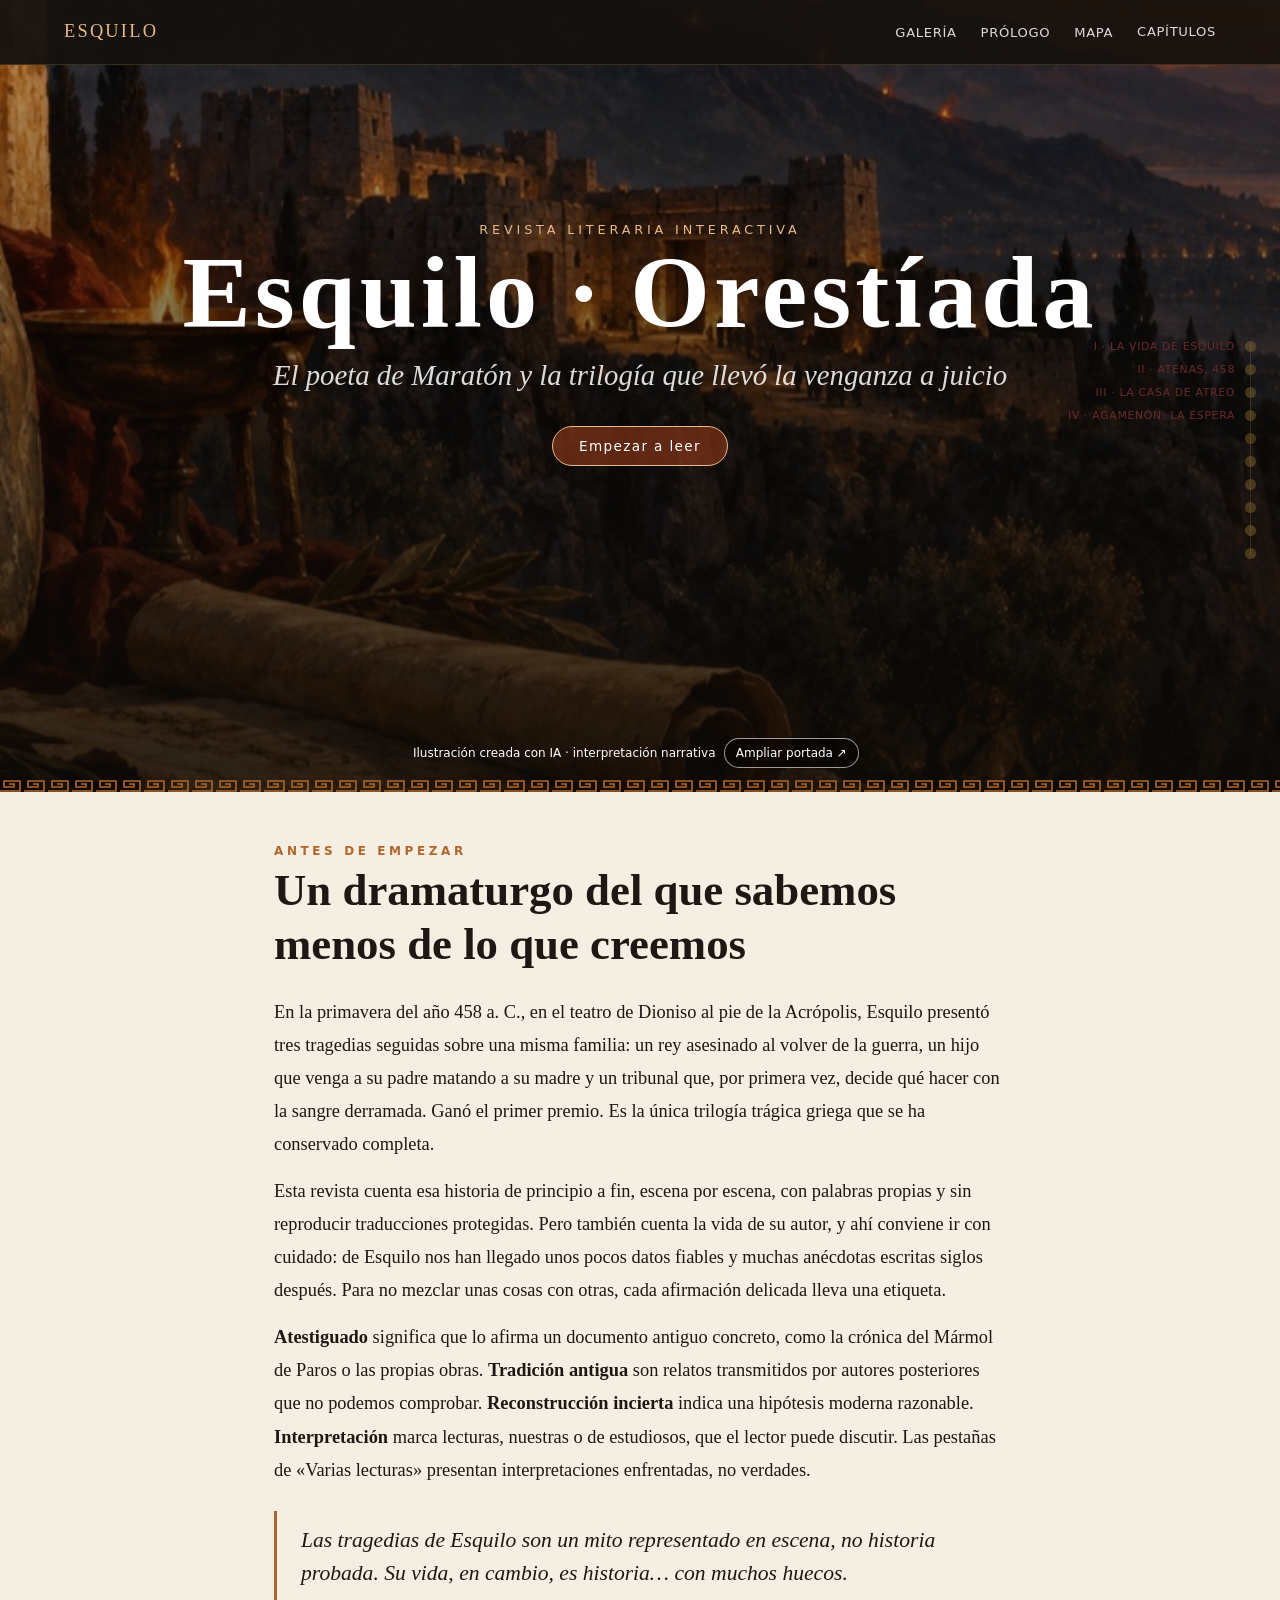
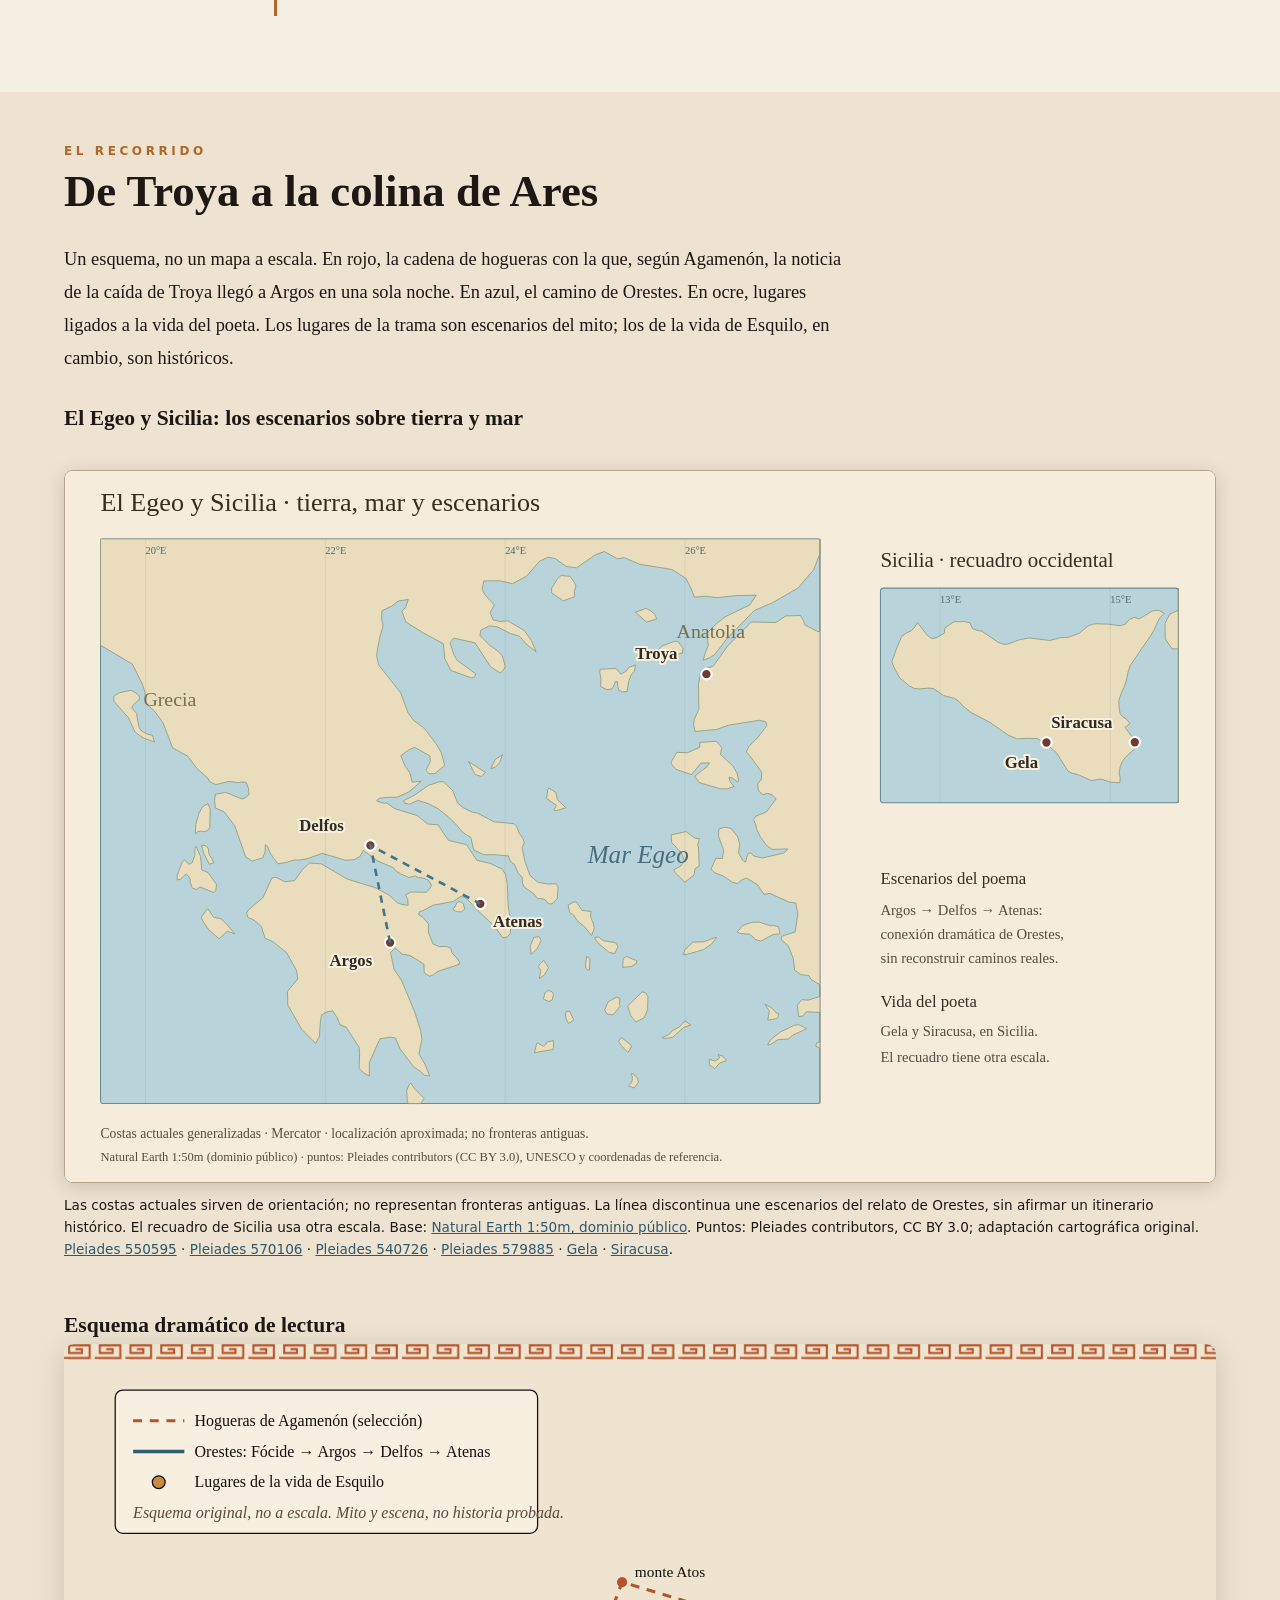
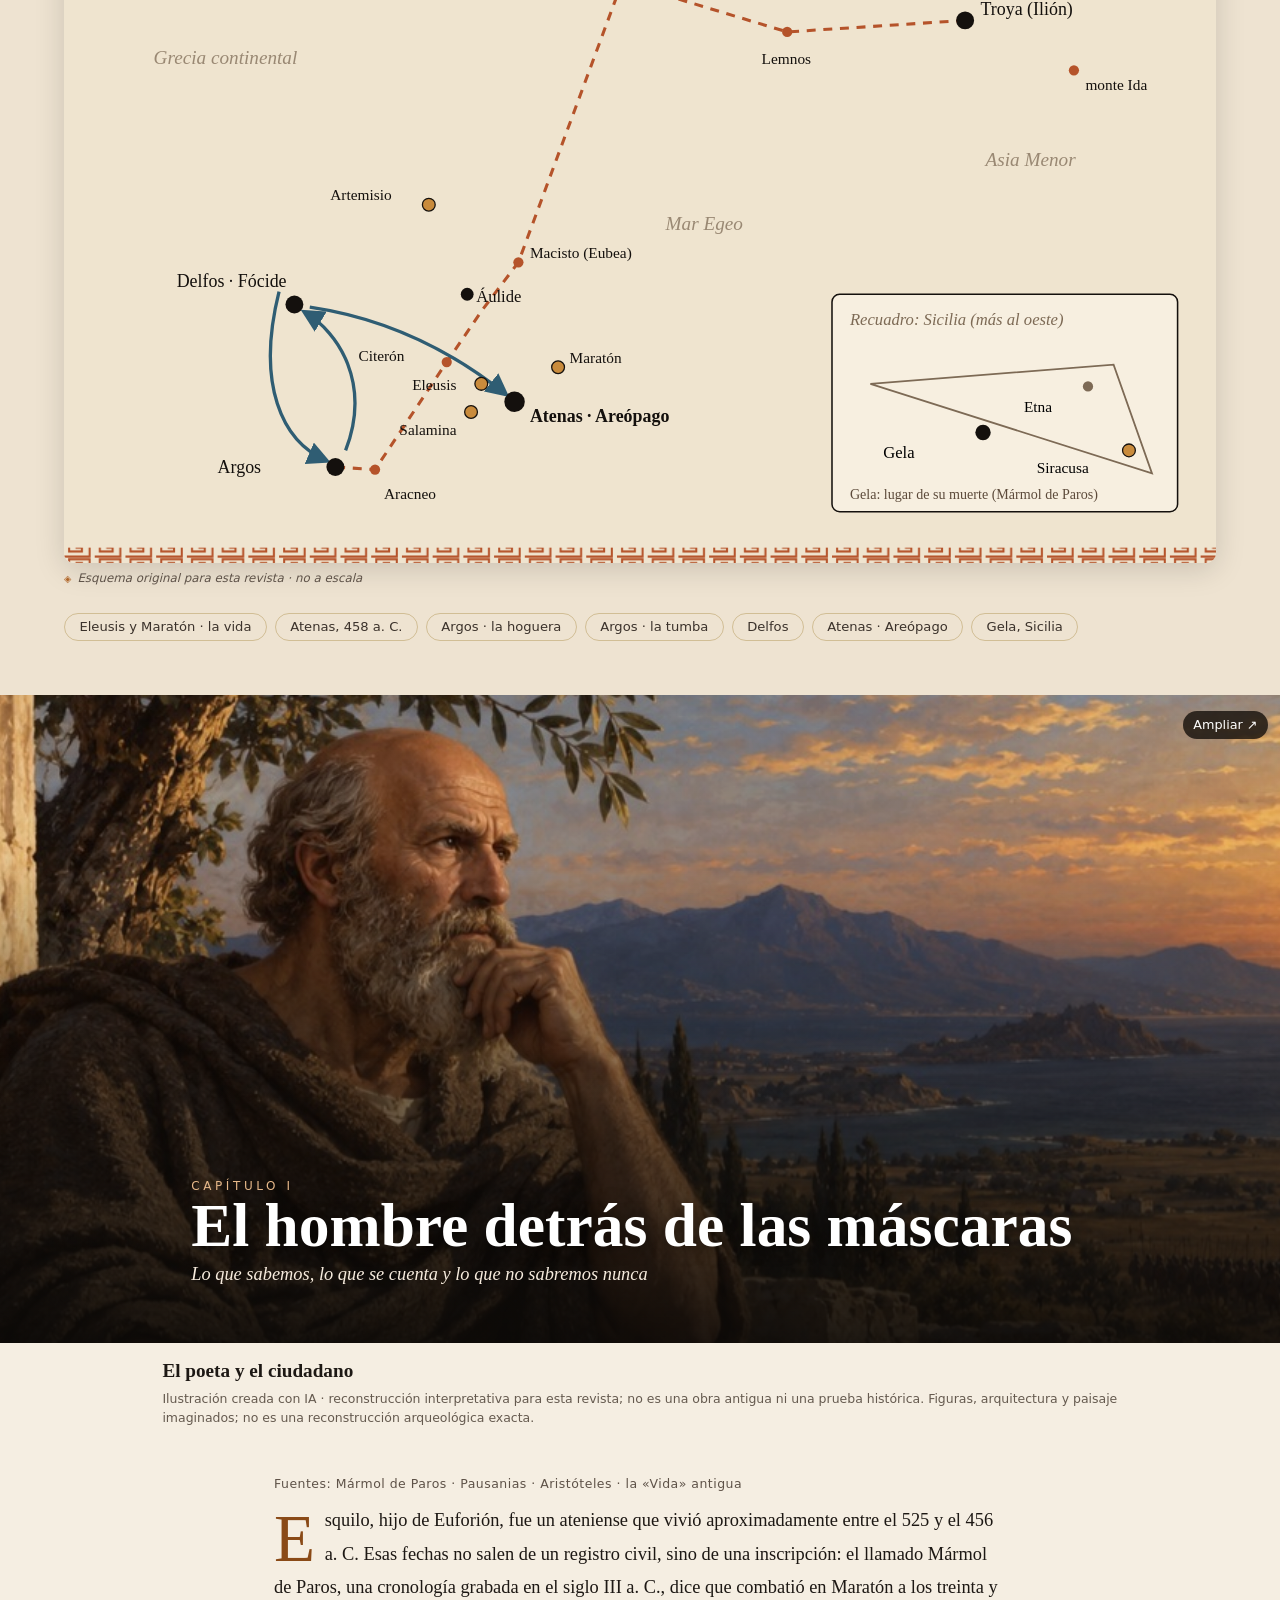
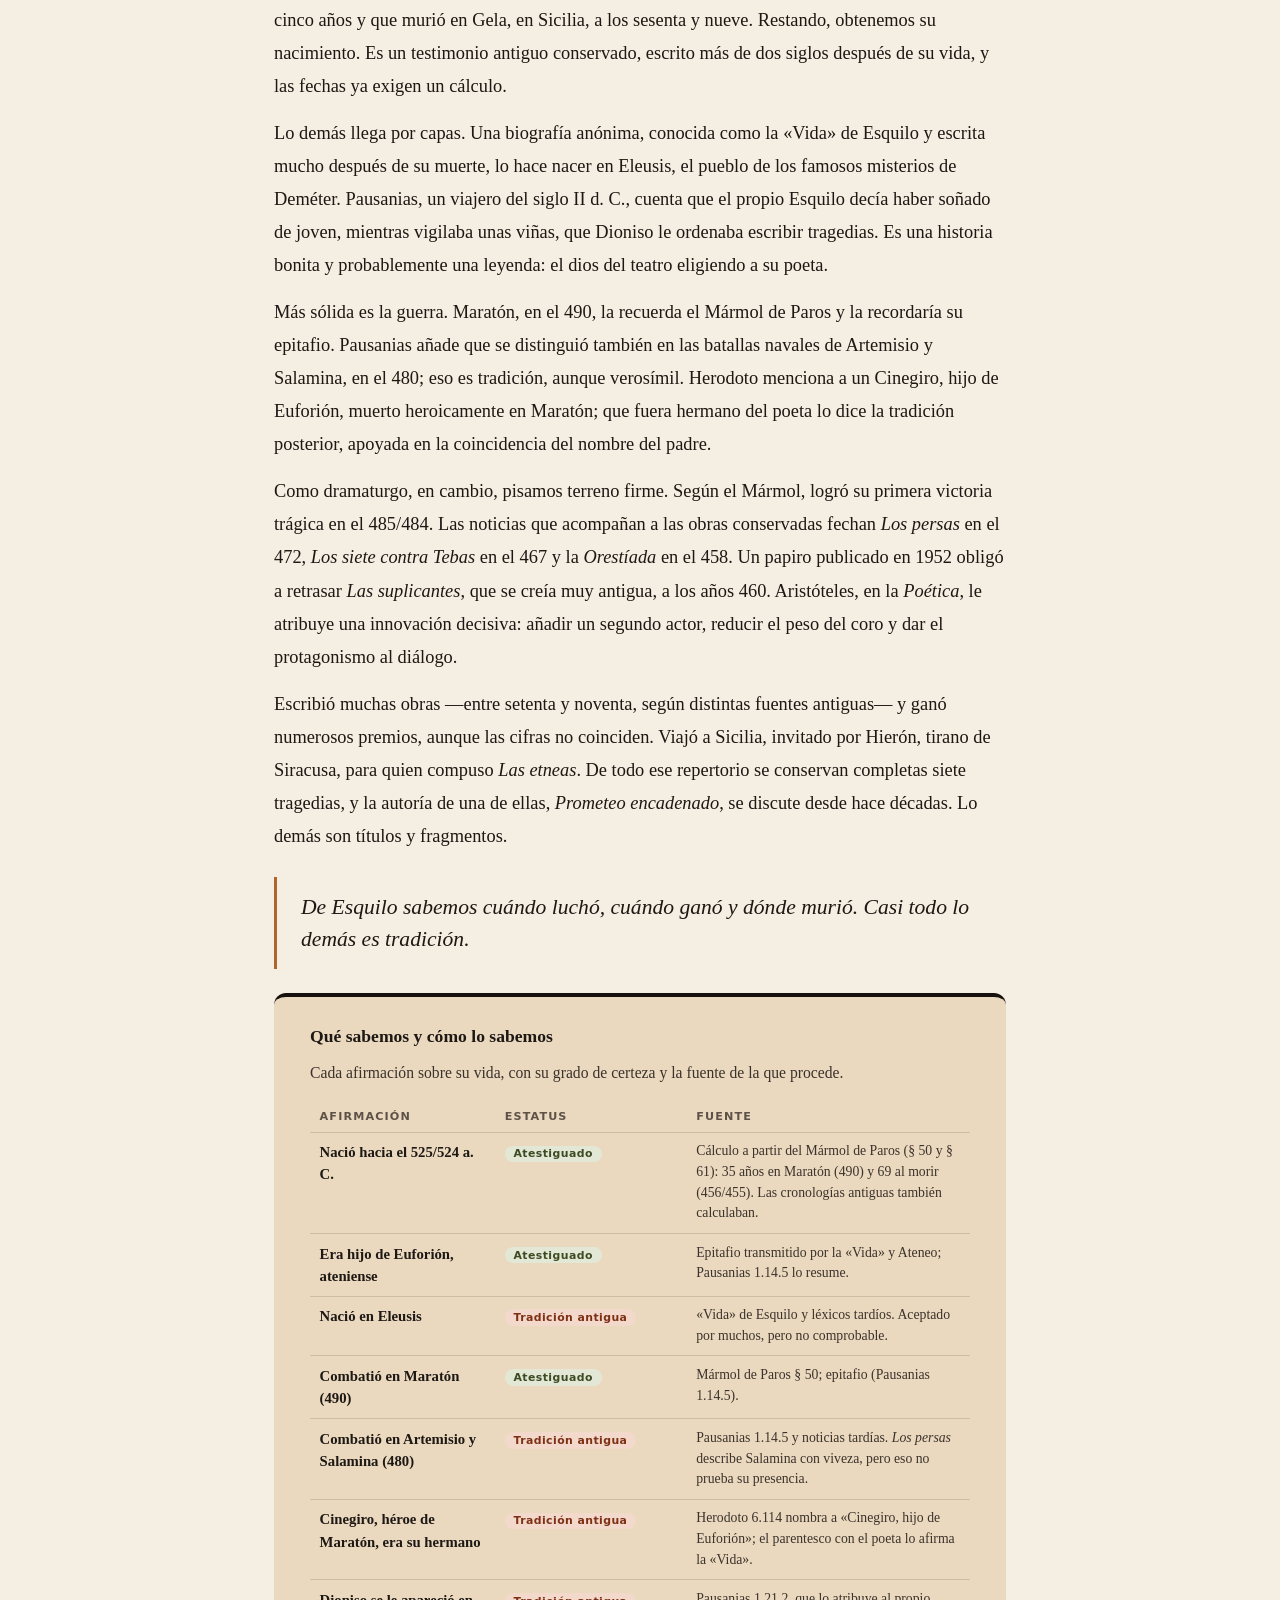
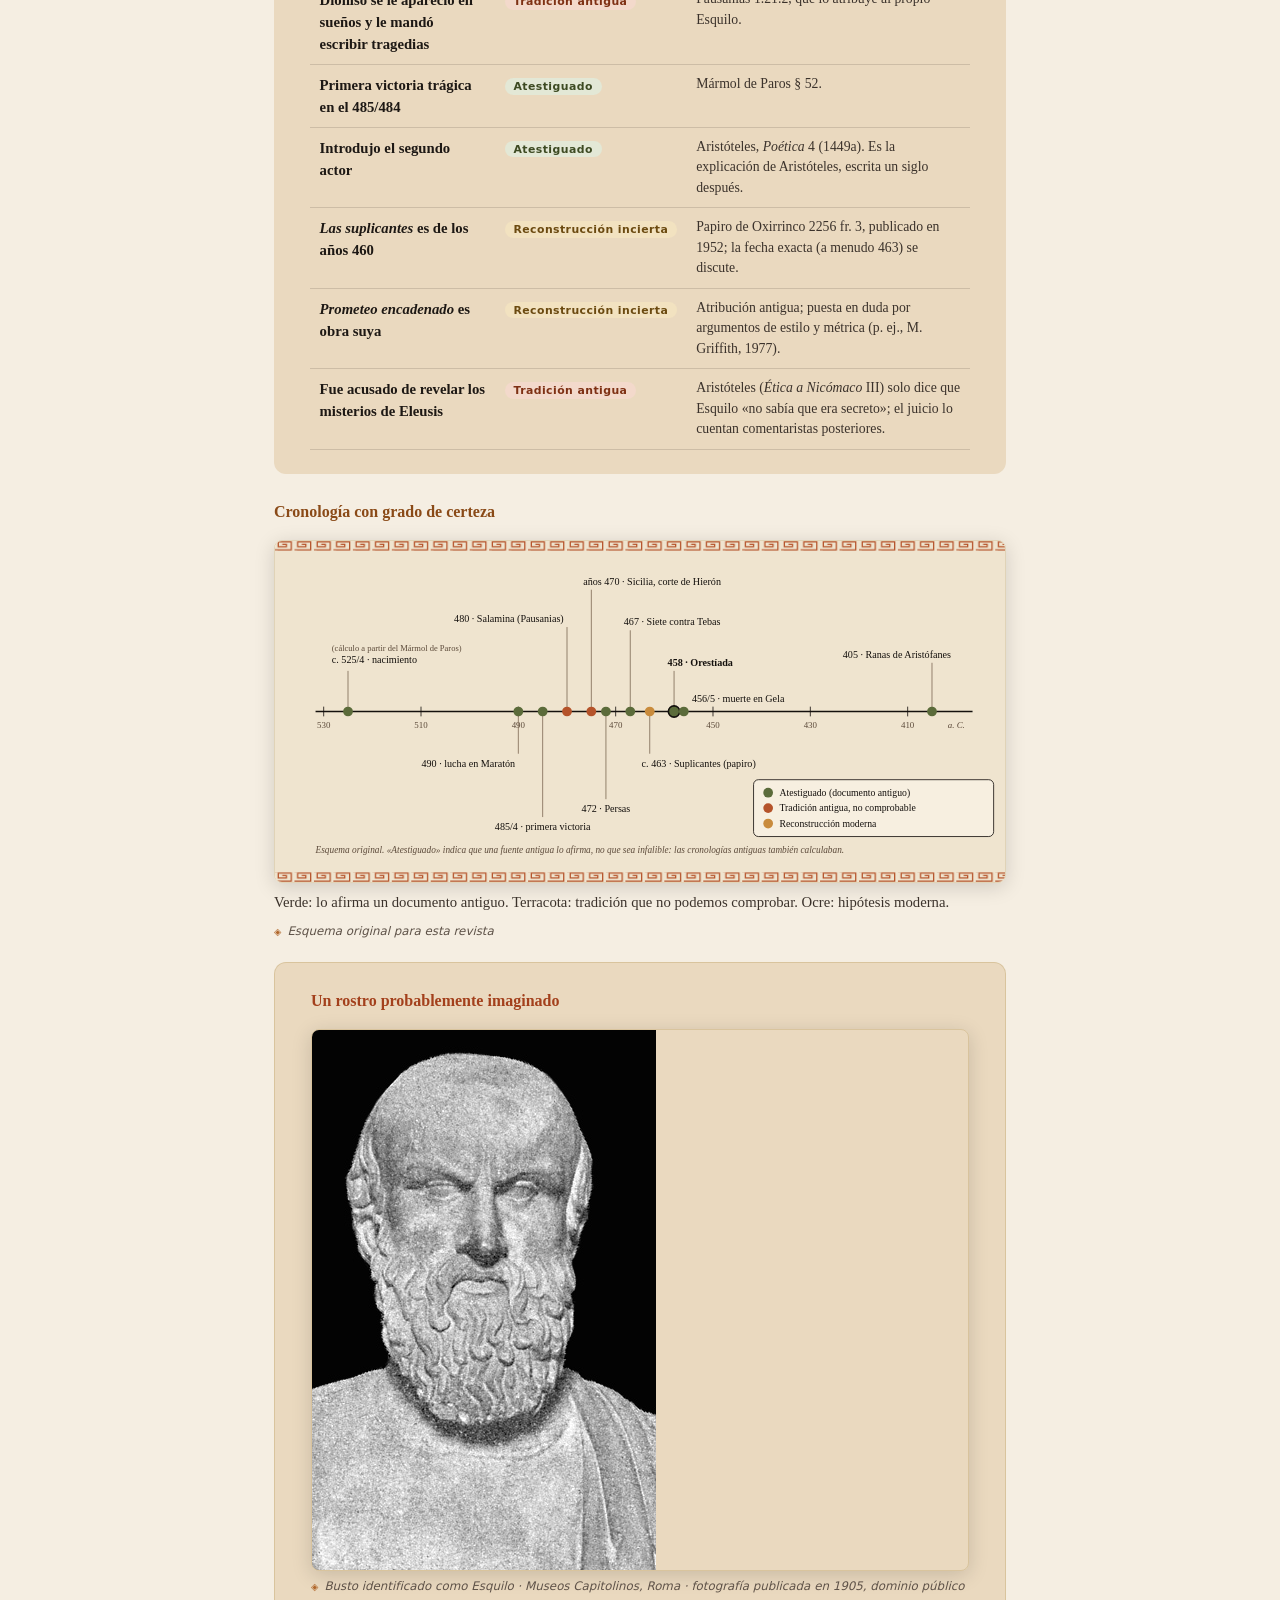
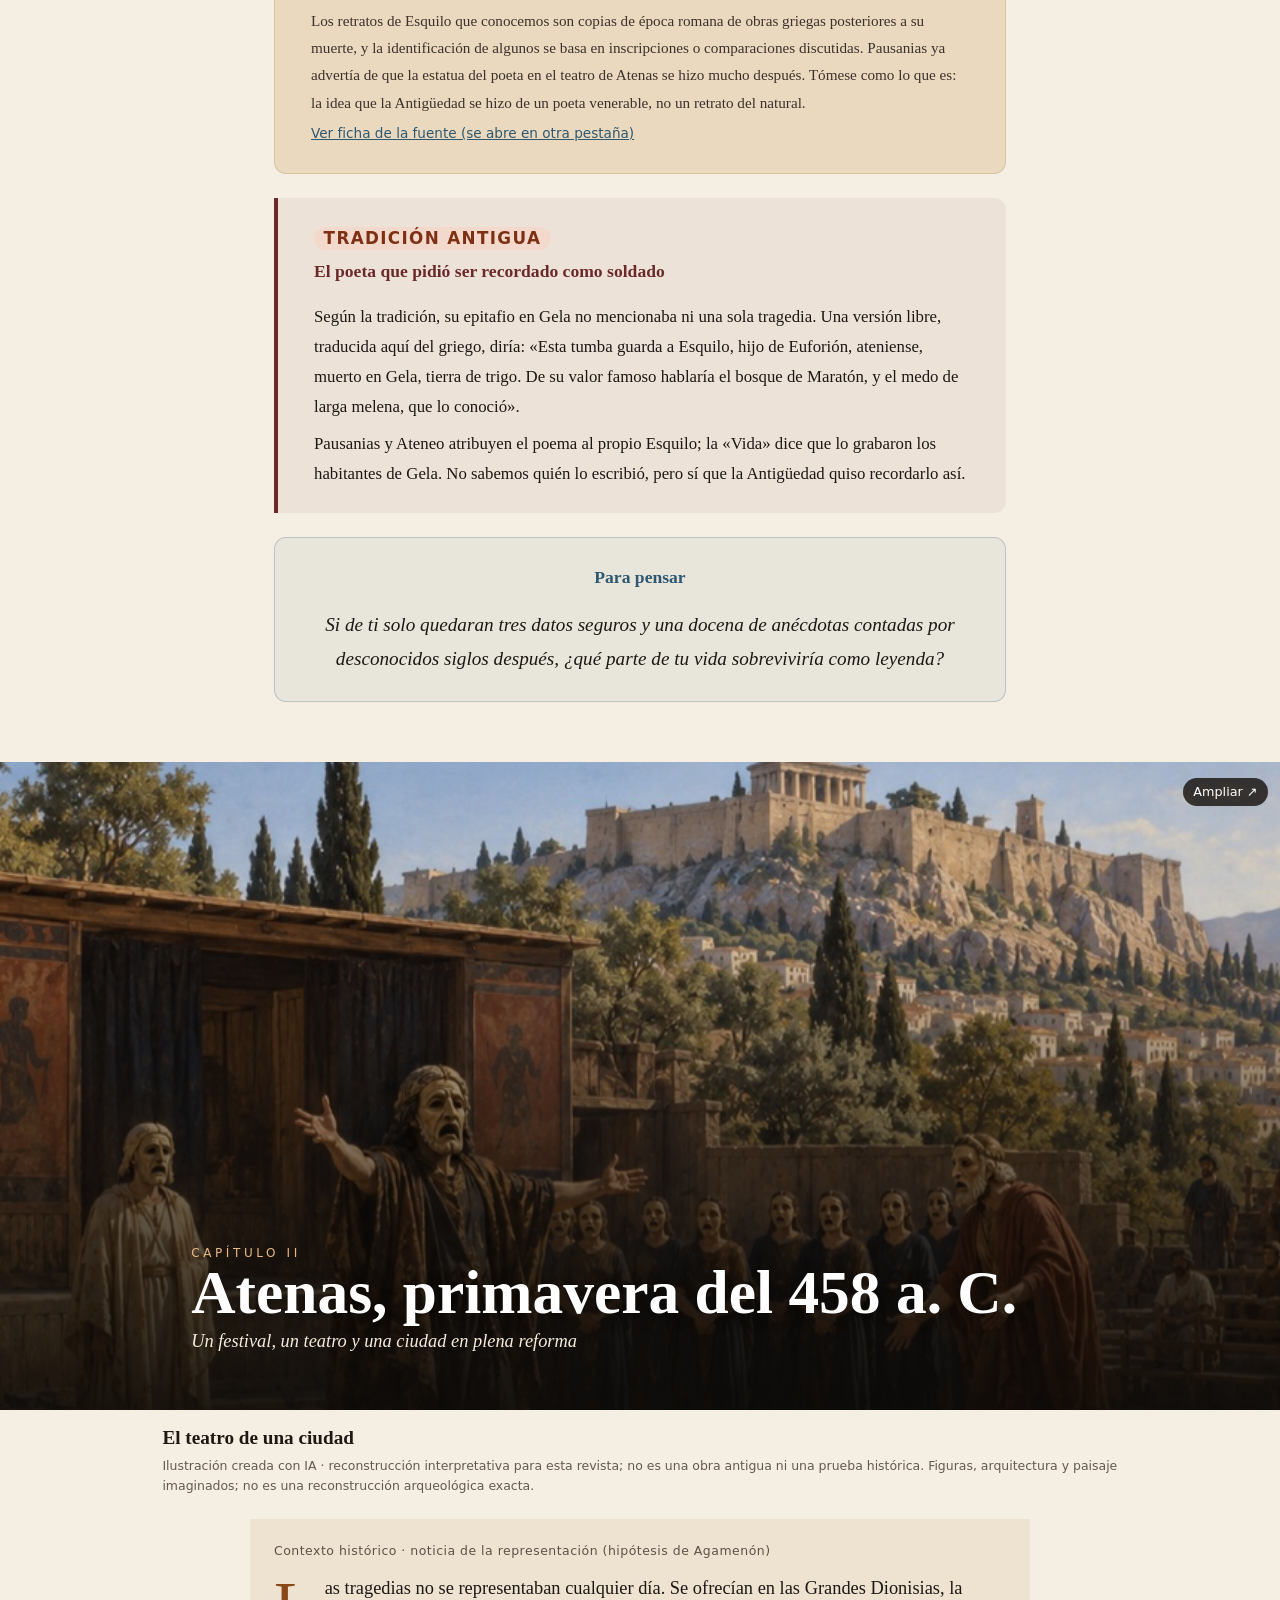
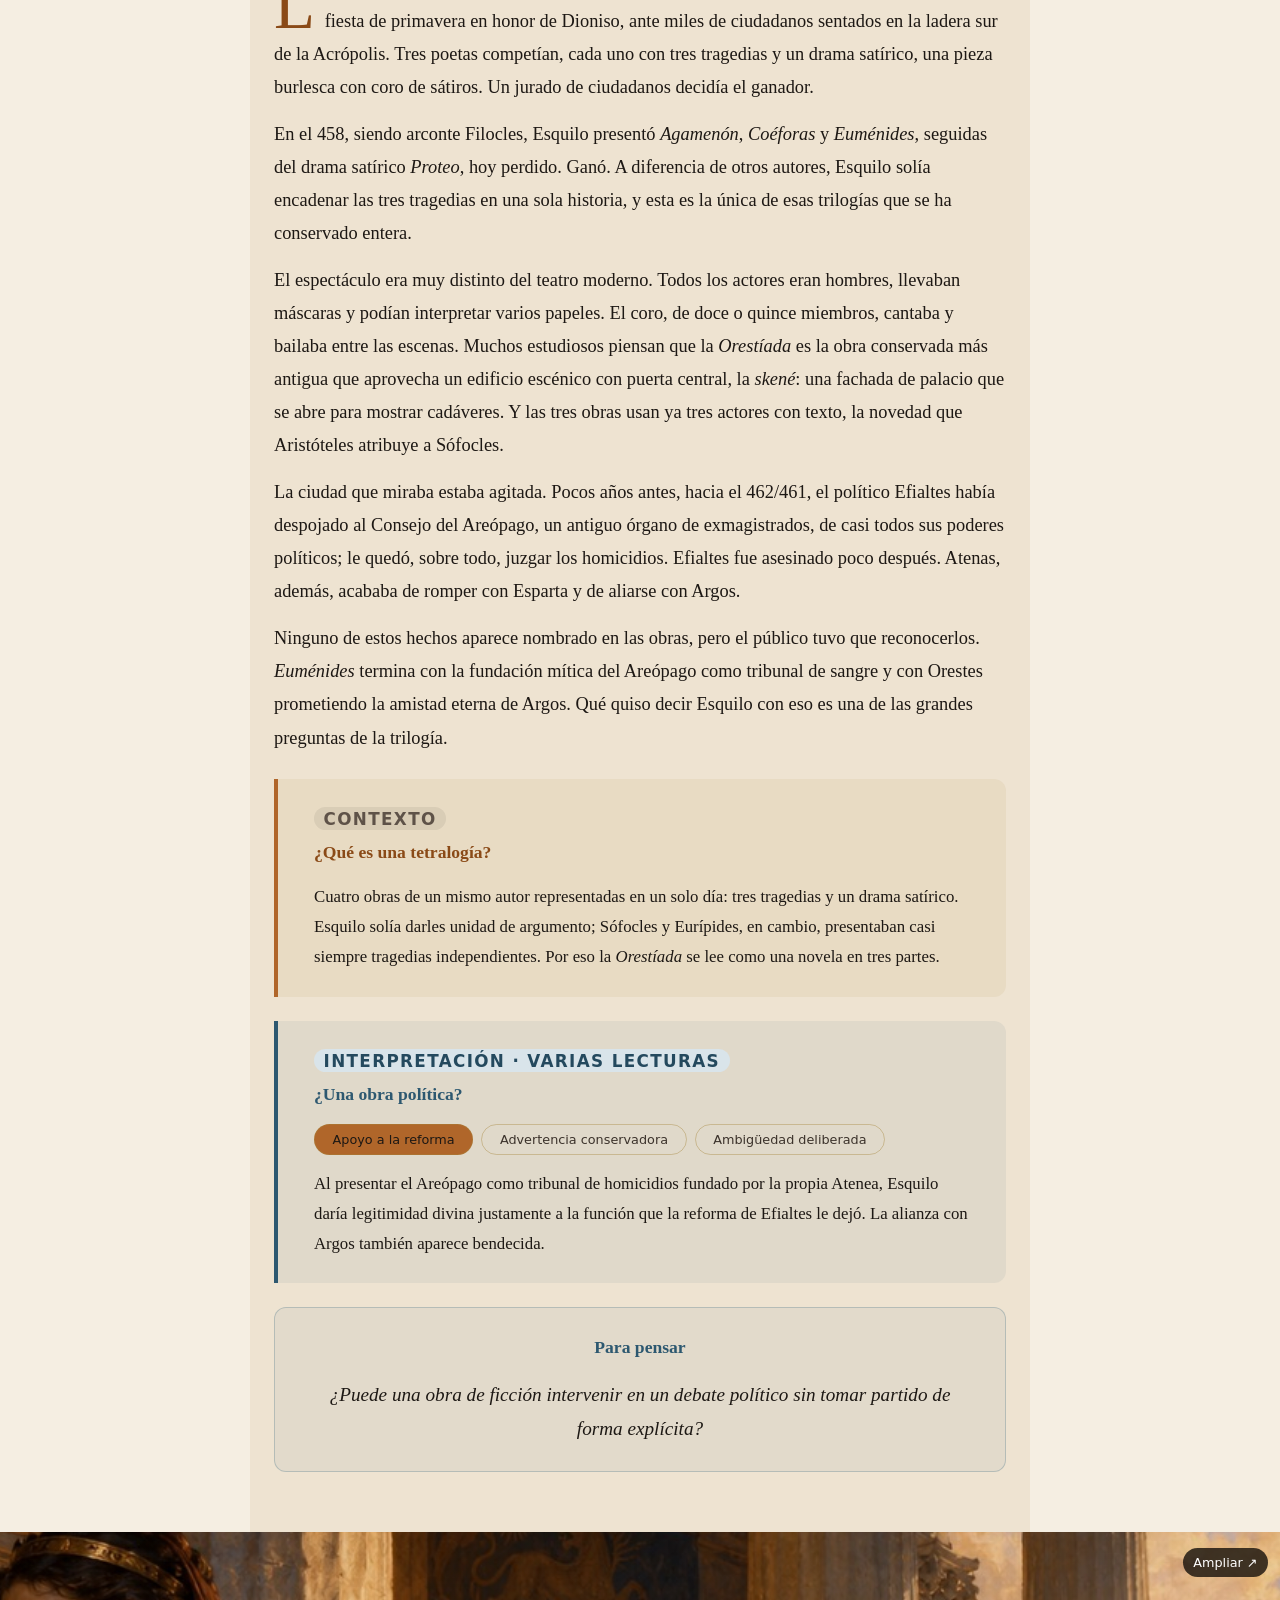
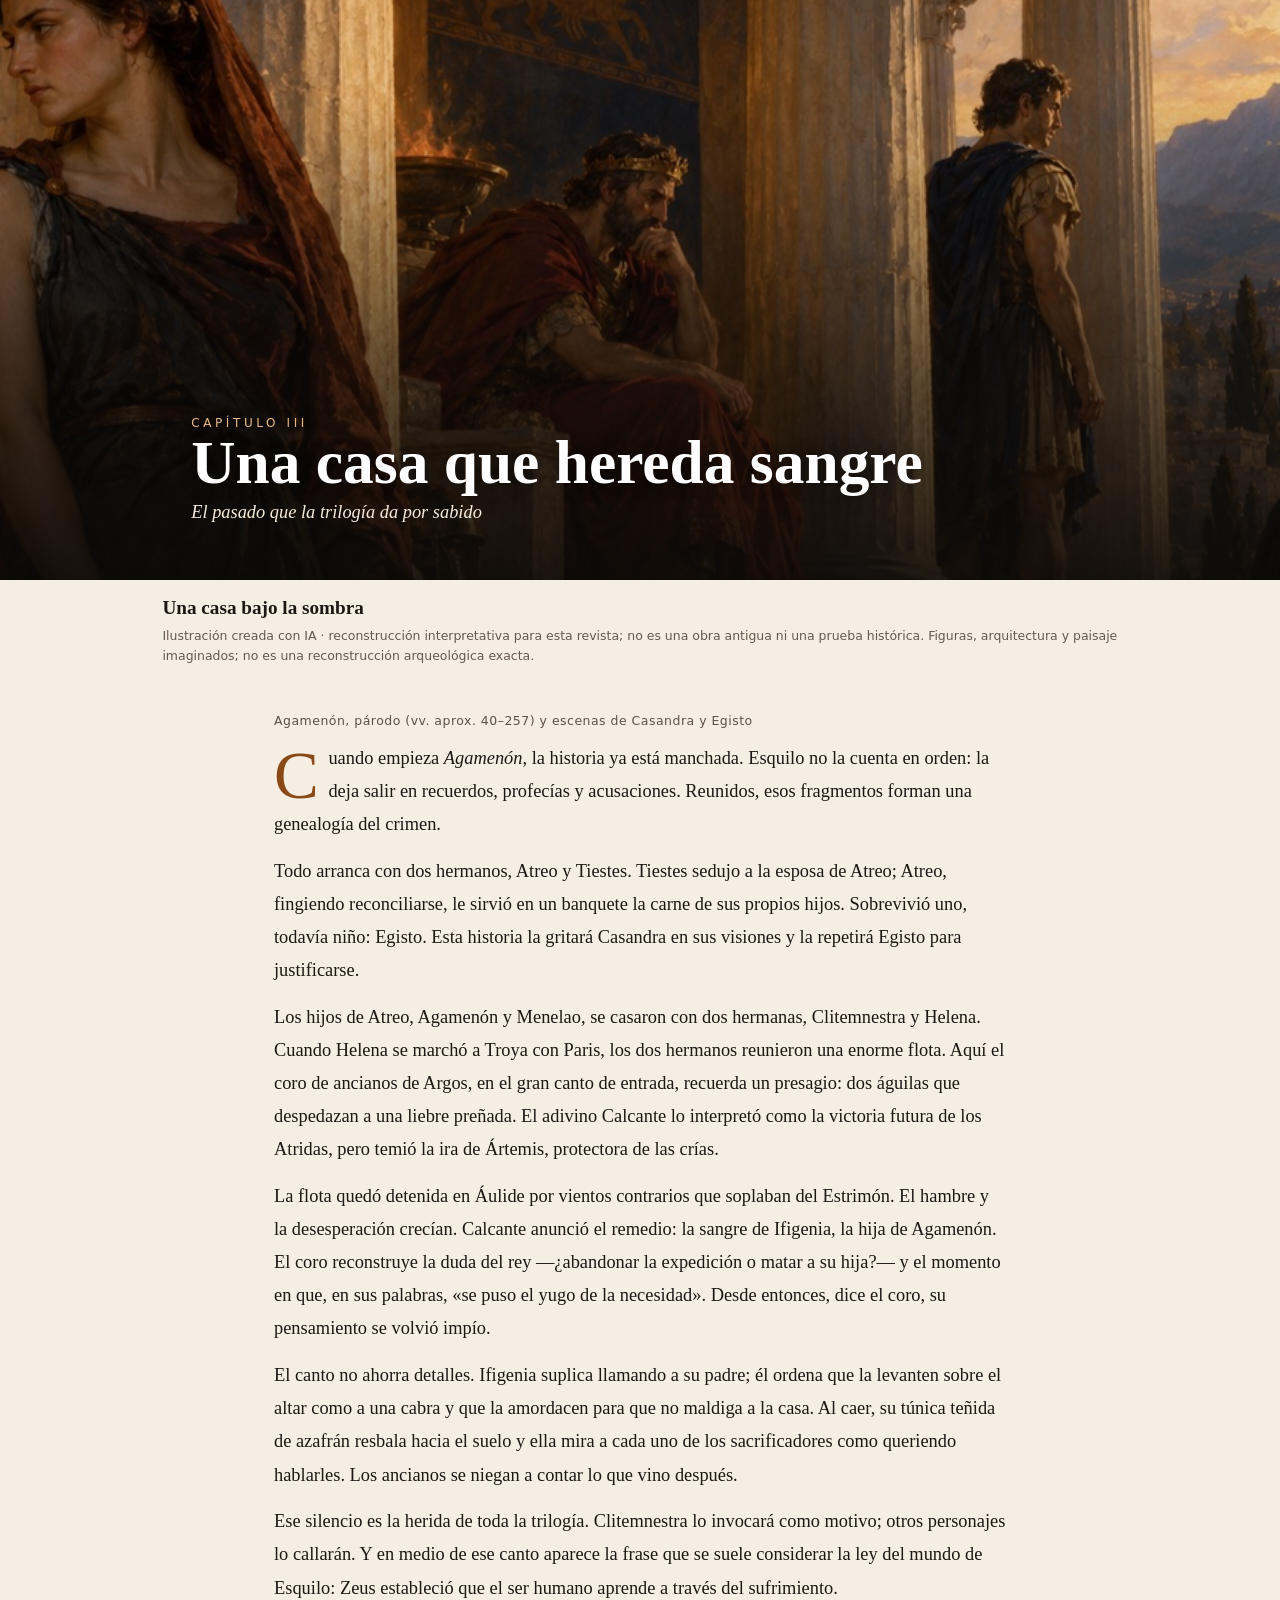
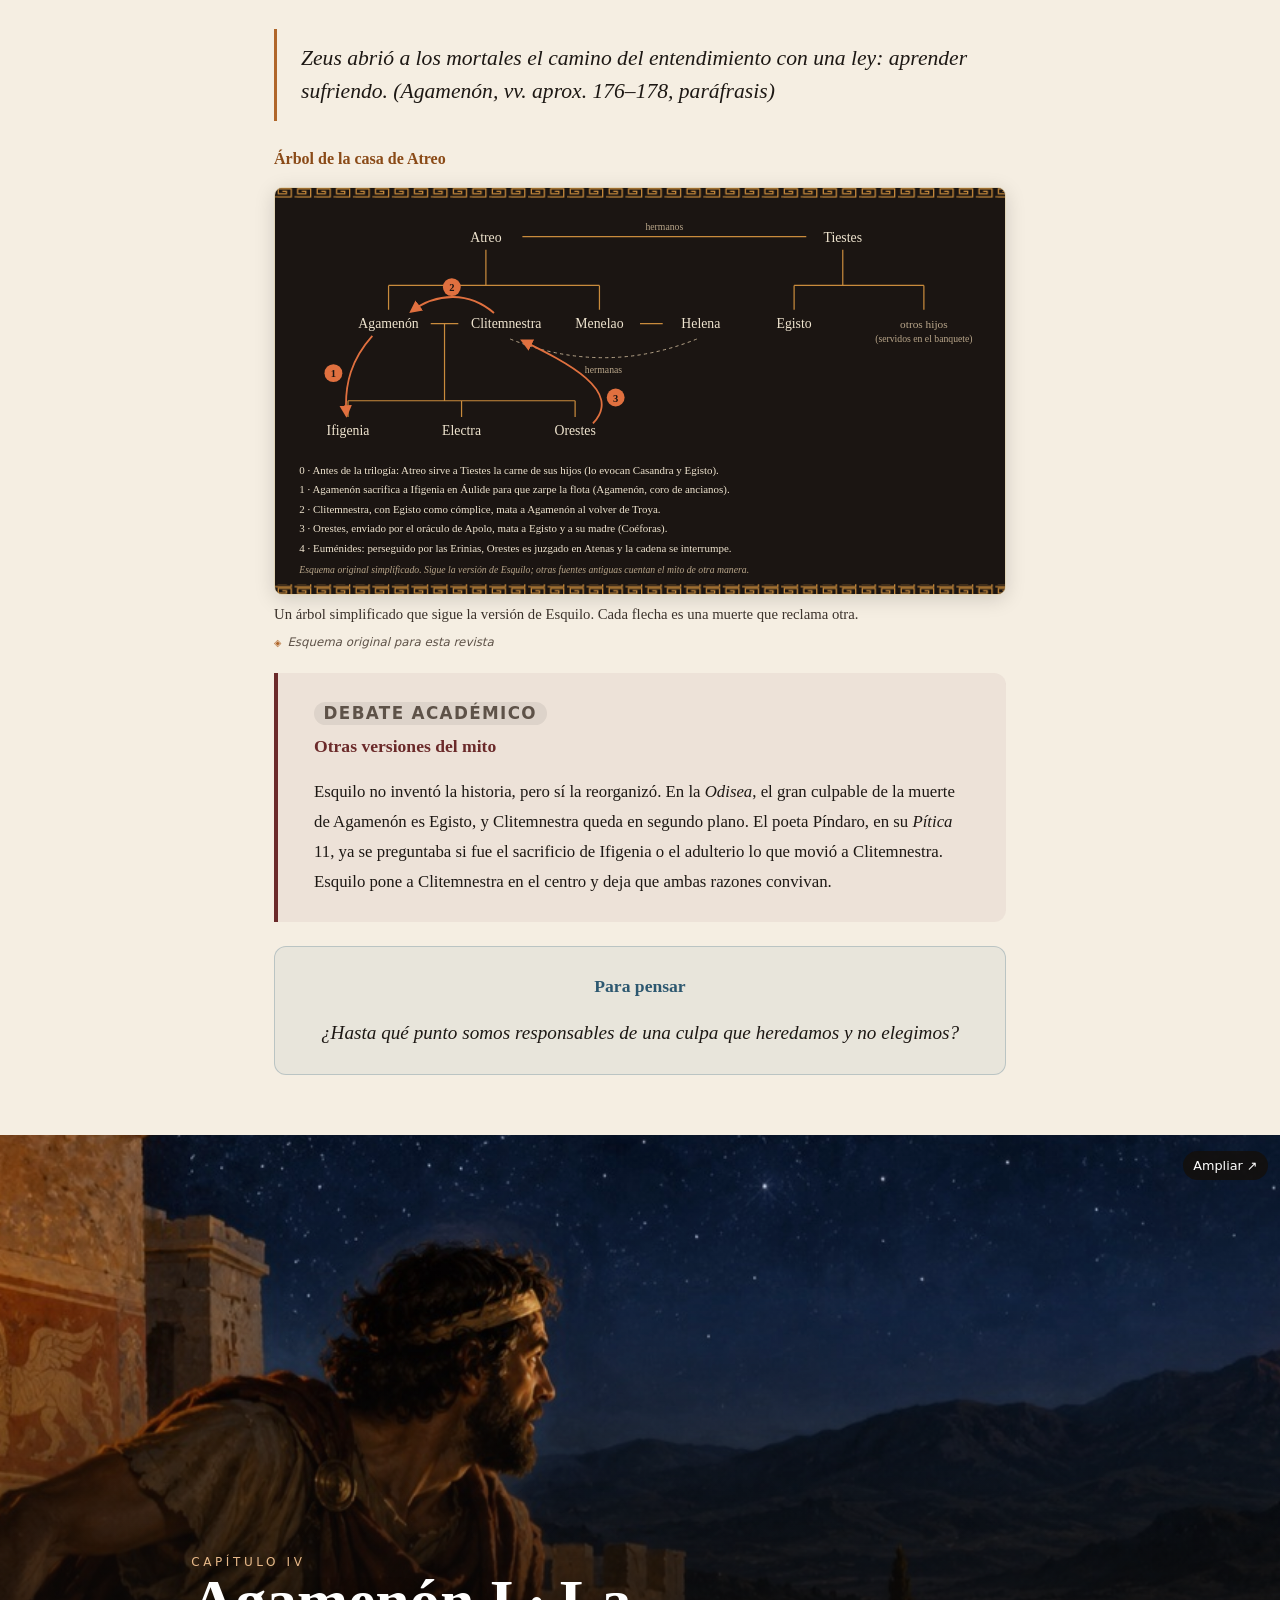
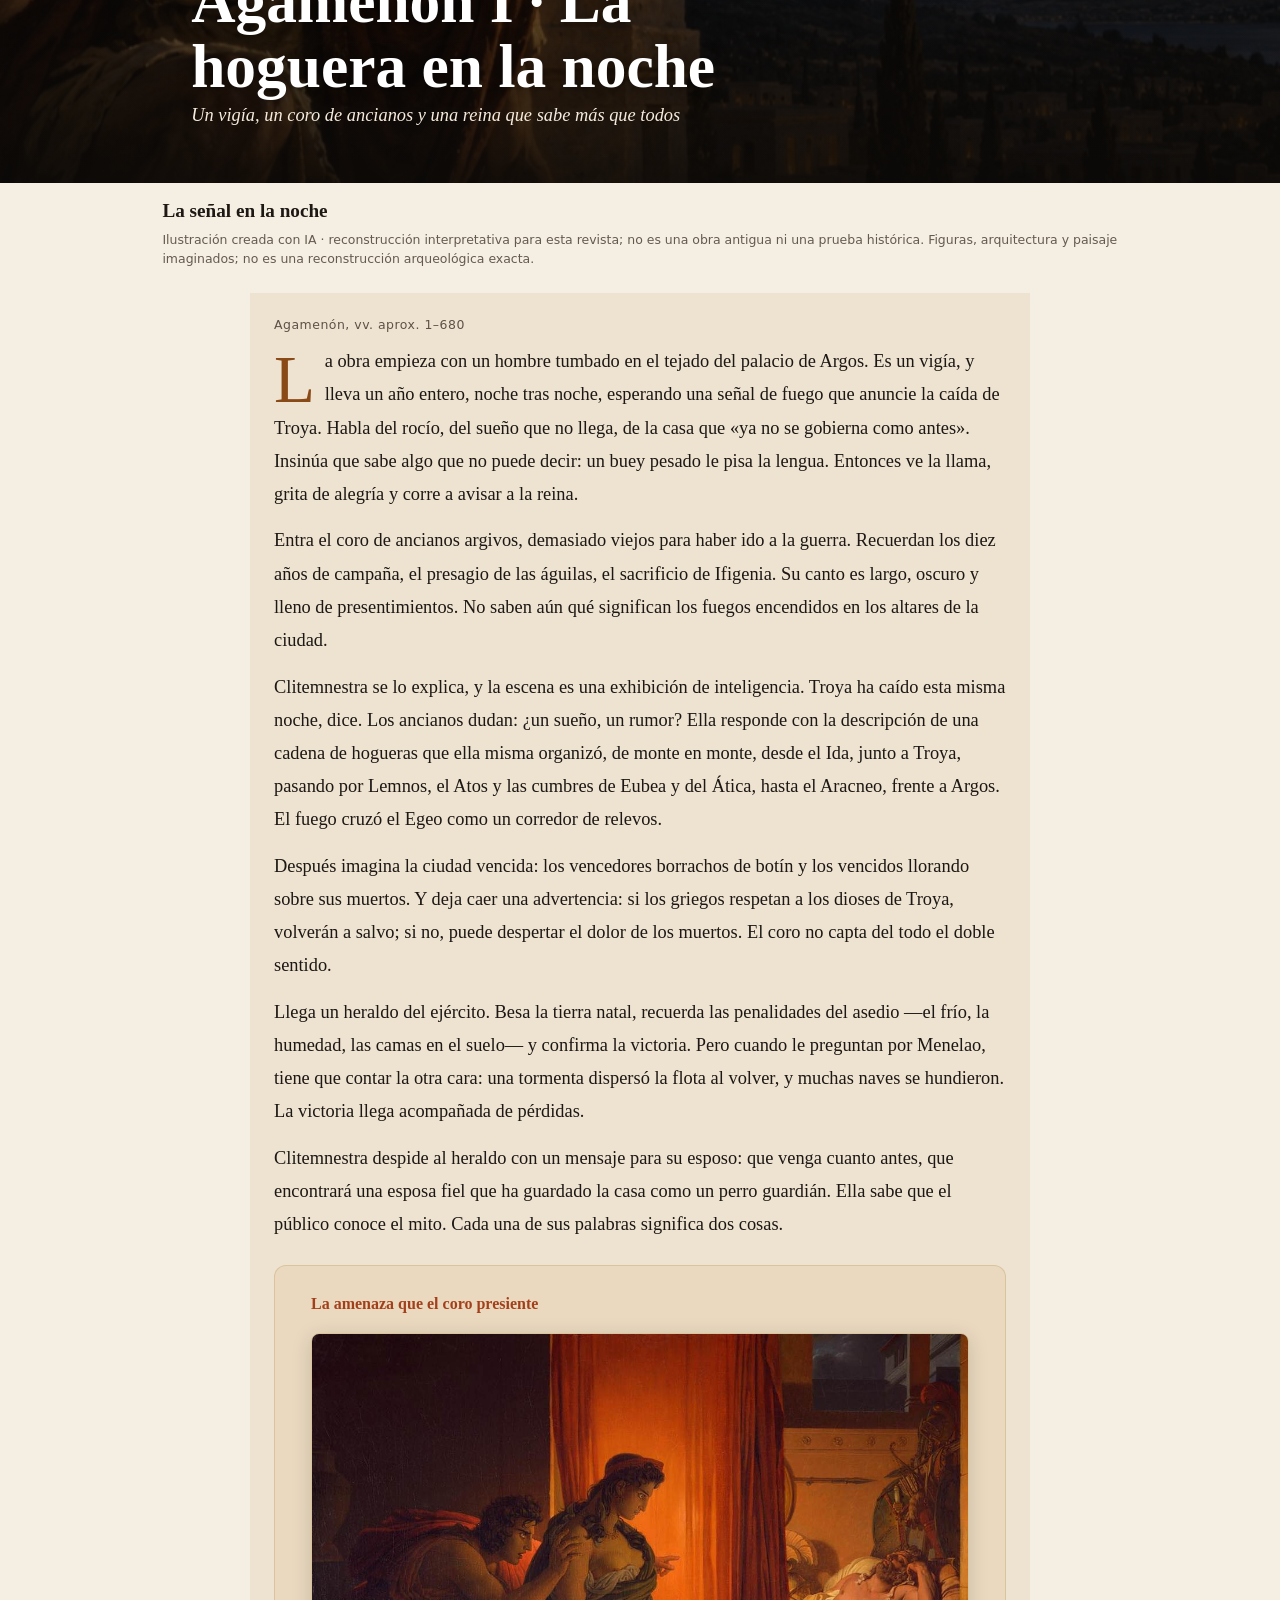
==== commit 866f8e89: "Quadruple background scrolling and version motion assets" ====
--- a/design-preview/index.html
+++ b/design-preview/index.html
@@ -6,7 +6,7 @@
 <title>Esquilo · Orestíada — El poeta de Maratón y la trilogía que llevó la venganza a juicio</title>
 <meta name="description" content="Revista interactiva en español sobre Esquilo —lo que se sabe de su vida y lo que solo cuenta la tradición— y sobre la Orestíada: Agamenón, Coéforas y Euménides.">
 <link rel="stylesheet" href="styles.css">
-<link rel="stylesheet" href="motion.css">
+<link rel="stylesheet" href="motion.css?v=190e691c7164">
 </head>
 <body>
 <a class="skip-link" href="#main">Saltar al contenido</a>
@@ -265,6 +265,6 @@
 <img src="data:," alt=""><p class="lightbox-caption"></p>
 </dialog>
 <script src="script.js"></script>
-<script src="motion.js" defer></script>
+<script src="motion.js?v=3cb3b67aeae0" defer></script>
 </body>
 </html>
--- a/design-preview/motion.css
+++ b/design-preview/motion.css
@@ -2,7 +2,9 @@
 .cinematic-chapter { position:relative; margin:0; background:var(--paper); }
 .chapter-stage { position:relative; overflow:hidden; background:#171410; }
 .cinematic-chapter .art-open { height:clamp(440px,72vh,760px); border-radius:0; }
-.cinematic-chapter .art-open img { width:100%; height:100%; object-fit:cover; object-position:center; transform:scale(1.045) translateY(var(--image-shift,0px)); }
+.cinematic-chapter .art-open img { position:absolute; inset:-48% 0 auto; width:100%; height:196%; object-fit:cover; object-position:center; transform:translate3d(0,var(--image-shift,0px),0); }
+.site-hero { overflow:hidden; }
+.site-hero > img { inset:-48% 0 auto; height:196%; object-fit:cover; object-position:center; transform:translate3d(0,var(--image-shift,0px),0); }
 .chapter-stage::after { content:""; position:absolute; inset:0; pointer-events:none; background:linear-gradient(180deg,rgba(12,10,8,.08) 25%,rgba(12,10,8,.6) 65%,rgba(12,10,8,.92)); }
 .chapter-stage .chapter-hero-text { position:absolute; inset:auto 0 0; z-index:2; max-width:1000px; padding:clamp(1.5rem,4vw,4rem); margin:auto; color:white; pointer-events:none; }
 .chapter-stage .chapter-title { font-size:clamp(2rem,4.8vw,4rem); line-height:1.06; text-wrap:balance; text-shadow:0 2px 16px #0008; }
@@ -27,5 +29,5 @@
 .geographic-map .art-open { width:100%; border:0; padding:0; background:transparent; cursor:zoom-in; }
 .geographic-map .art-open:focus-visible, .gallery-controls button:focus-visible { outline:3px solid #996420; outline-offset:4px; }
 @media(max-width:600px) { .cinematic-chapter .art-open { height:520px; } .chapter-stage .chapter-hero-text { padding:1.4rem; } .chapter-stage .chapter-title { font-size:2rem; } .gallery-track > figure { flex-basis:86vw; } }
-@media(prefers-reduced-motion:reduce) { .cinematic-chapter .art-open img { transform:none!important; } .motion-reveal.is-revealing, .lightbox[open] { animation:none!important; } .gallery-track img { transition:none; } html { scroll-behavior:auto; } }
-@media print { .chapter-stage .art-open { height:auto; } .chapter-stage .art-open img { height:auto; transform:none; } .chapter-stage::after { display:none; } .chapter-stage .chapter-hero-text { position:static; color:#000; } .chapter-stage .chapter-subtitle, .chapter-stage .source-span { color:#000; } .gallery-controls { display:none; } .gallery-track.illustration-grid { display:grid; overflow:visible; } }
+@media(prefers-reduced-motion:reduce) { .cinematic-chapter .art-open img, .site-hero > img { inset:0; height:100%; transform:none!important; } .motion-reveal.is-revealing, .lightbox[open] { animation:none!important; } .gallery-track img { transition:none; } html { scroll-behavior:auto; } }
+@media print { .chapter-stage .art-open { height:auto; } .chapter-stage .art-open img { position:static; height:auto; transform:none; } .chapter-stage::after { display:none; } .chapter-stage .chapter-hero-text { position:static; color:#000; } .chapter-stage .chapter-subtitle, .chapter-stage .source-span { color:#000; } .gallery-controls { display:none; } .gallery-track.illustration-grid { display:grid; overflow:visible; } }
